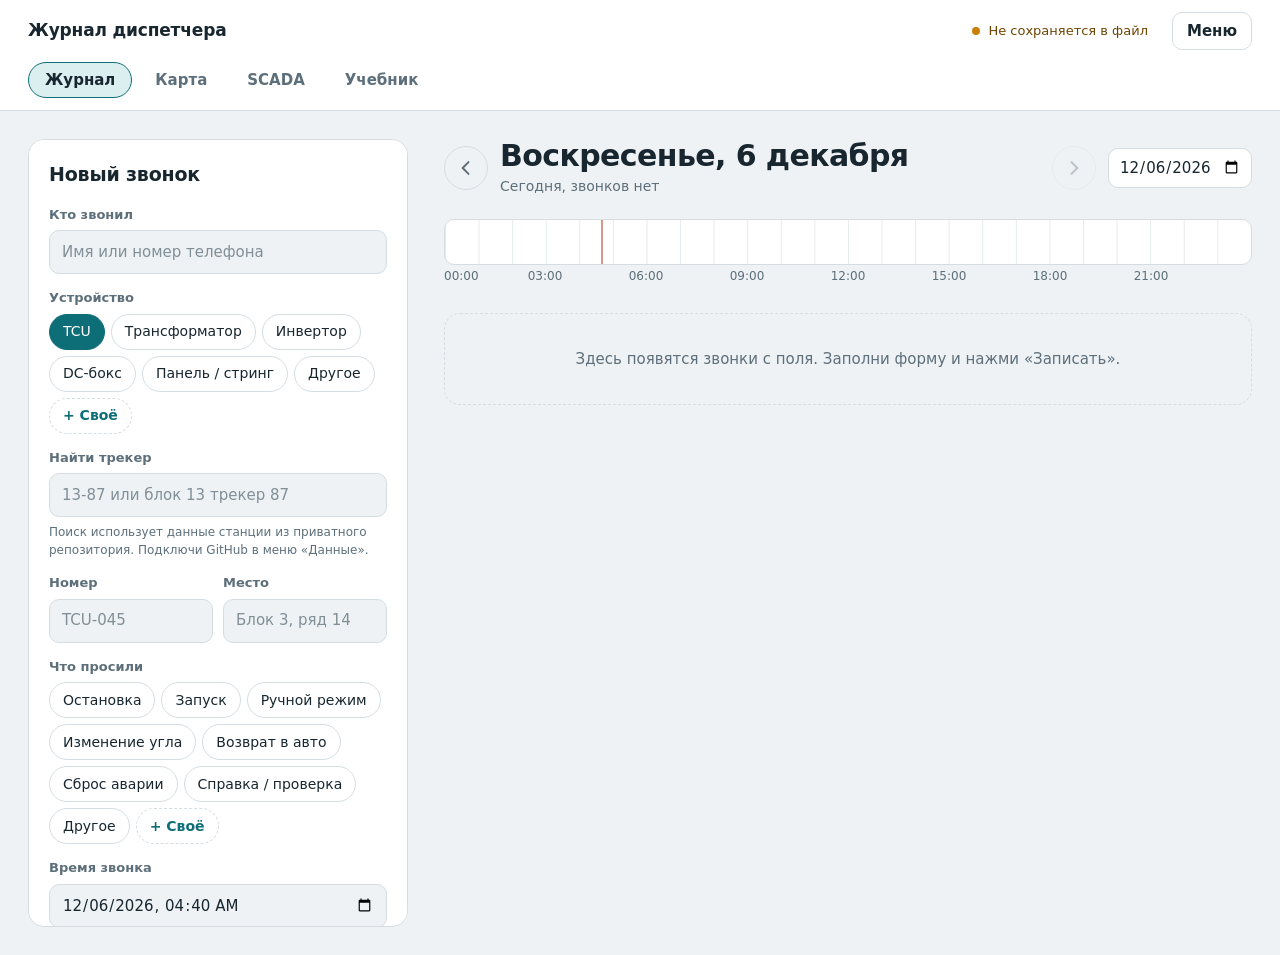
==== index.html @ 577d3310 "Разделы сайта: полоса Журнал/Карта/SCADA/Учебник, раздел SCADA, схема открывается под шапкой Co-Auth" ====
<!doctype html>
<html lang="ru">
<head>
<meta charset="utf-8">
<meta name="viewport" content="width=device-width,initial-scale=1">
<meta http-equiv="Content-Security-Policy" content="default-src 'none'; script-src 'unsafe-inline'; style-src 'unsafe-inline'; img-src data: blob:; connect-src https://api.github.com; base-uri 'none'; form-action 'none'">
<title>Журнал диспетчера</title>
<style>
:root{
  --paper:#eef2f4;--panel:#ffffff;--ink:#17262f;--muted:#5d6f7a;--line:#d5dde2;--soft:#e5ebee;
  --teal:#0e6e78;--teal-ink:#ffffff;--teal-soft:#dbeef0;
  --sun:#c97f06;--sun-soft:#fbefd9;--sun-ink:#6e4500;
  --ok:#2f8a57;--danger:#b8402f;
  --tag-s:55%;--tag-l:91%;--tag-tl:27%;
  --r-s:6px;--r-m:10px;--r-l:16px;
  --shadow:0 10px 30px rgba(18,38,48,.14);
  color-scheme:light;
}
@media (prefers-color-scheme:dark){:root{
  --paper:#10181c;--panel:#172127;--ink:#e4ecef;--muted:#8fa1ab;--line:#26343b;--soft:#1e2a30;
  --teal:#36b0ba;--teal-ink:#05282c;--teal-soft:#15343a;
  --sun:#f2b13a;--sun-soft:#33270f;--sun-ink:#f8d48a;
  --ok:#5cc58a;--danger:#f07a66;
  --tag-s:38%;--tag-l:22%;--tag-tl:80%;
  --shadow:0 10px 30px rgba(0,0,0,.45);
  color-scheme:dark;
}}
*{box-sizing:border-box;margin:0;padding:0}
html{-webkit-text-size-adjust:100%}
body{font-family:"Segoe UI Variable Text","Segoe UI",system-ui,-apple-system,Roboto,sans-serif;font-size:15px;line-height:1.5;background:var(--paper);color:var(--ink);min-height:100vh}
[hidden]{display:none!important}
button{font:inherit;color:inherit;cursor:pointer;background:none;border:0}
button:focus-visible,a:focus-visible,input:focus-visible{outline:2px solid var(--teal);outline-offset:2px}
a{color:inherit}
.muted{color:var(--muted)}

/* верхняя полоса */
.top{position:sticky;top:0;z-index:40;display:flex;align-items:center;gap:14px;padding:12px 28px;background:var(--panel);border-bottom:1px solid var(--line)}
.brand{font-weight:650;font-size:17px;margin-right:auto;letter-spacing:-.01em}
.file-state{display:inline-flex;align-items:center;gap:8px;font-size:13px;color:var(--muted);padding:6px 10px;border-radius:var(--r-m)}
.file-state:hover{background:var(--soft)}
.file-state i{width:8px;height:8px;border-radius:50%;background:var(--sun);flex:0 0 auto}
.file-state.ok i{background:var(--ok)}
.file-state.warn{color:var(--sun-ink)}
.top{flex-wrap:wrap}
.sections{order:9;flex:1 1 100%;display:flex;gap:6px;margin-top:-2px;overflow-x:auto}
.sec{border:1px solid transparent;border-radius:999px;min-height:36px;padding:0 16px;font-weight:600;font-size:15px;color:var(--muted);display:inline-flex;align-items:center;justify-content:center;text-decoration:none;white-space:nowrap;background:none;cursor:pointer}
.sec:hover{background:var(--soft);color:var(--ink)}
.sec.on{background:var(--teal-soft);color:var(--ink);border-color:var(--teal)}
body.in-sec .fab{display:none!important}
.scada-body{padding:16px;max-width:640px}
.scada-body h3{font-size:16px;margin:18px 0 6px}
.scada-body p,.scada-body li{color:var(--muted);font-size:14px;line-height:1.5}
.scada-body ul{padding-left:20px;margin:4px 0 0}
.menu-btn{border:1px solid var(--line);border-radius:var(--r-m);min-height:38px;padding:0 14px;font-weight:600}
.menu-btn:hover{background:var(--soft)}
a.menu-btn{display:inline-flex;align-items:center;text-decoration:none;color:inherit}

/* раскладка */
.layout{display:grid;grid-template-columns:380px minmax(0,1fr);gap:36px;max-width:1280px;margin:0 auto;padding:28px}

/* форма звонка */
.composer{position:sticky;top:86px;align-self:start;background:var(--panel);border:1px solid var(--line);border-radius:var(--r-l);padding:20px 20px 16px;max-height:calc(100vh - 112px);overflow:auto}
.composer-head{display:flex;align-items:center;gap:10px;margin-bottom:16px}
.composer-head h2{font-size:19px;font-weight:650;margin-right:auto;letter-spacing:-.01em}
.link{color:var(--teal);font-weight:600;font-size:14px;padding:4px 2px}
.ico{display:block;flex:0 0 auto}
.sheet-close{display:none;width:36px;height:36px;border-radius:50%;color:var(--muted)}
.field{margin-bottom:14px}
.field>label,.lbl{display:block;font-size:13px;font-weight:600;color:var(--muted);margin-bottom:6px}
input,textarea,select{font:inherit;font-size:15px;color:var(--ink);background:var(--paper);border:1px solid var(--line);border-radius:var(--r-m);padding:9px 12px;width:100%;min-height:44px}
textarea{resize:vertical;min-height:64px;line-height:1.45}
input::placeholder,textarea::placeholder{color:var(--muted);opacity:.75}
input:focus,textarea:focus,select:focus{outline:2px solid var(--teal);outline-offset:-1px;border-color:transparent}
input[type=checkbox]{width:20px;height:20px;min-height:0;padding:0;accent-color:var(--teal);flex:0 0 auto}
.row2{display:grid;grid-template-columns:1fr 1fr;gap:10px}
.pick{display:flex;flex-wrap:wrap;gap:6px;align-items:center}
.pick button{min-height:36px;padding:0 13px;border-radius:999px;border:1px solid var(--line);background:var(--panel);font-size:14px;font-weight:500}
.pick button:hover{border-color:var(--teal)}
.pick button[aria-pressed=true]{background:var(--teal);border-color:var(--teal);color:var(--teal-ink)}
.pick .add-own{border-style:dashed;color:var(--teal);font-weight:600}
.own{display:inline-flex;gap:6px;align-items:center}
.own input{min-height:36px;width:170px;padding:4px 12px;border-radius:999px;background:var(--panel)}
.pick .own-ok{background:var(--teal);border-color:var(--teal);color:var(--teal-ink);font-weight:600}
.checks{margin-bottom:10px}
.check{display:flex;align-items:center;gap:10px;font-size:14px;font-weight:500;min-height:40px;cursor:pointer}
.orig{margin:2px 0 6px 30px}
.primary{display:inline-flex;align-items:center;justify-content:center;background:var(--teal);color:var(--teal-ink);border-radius:var(--r-m);min-height:46px;padding:0 20px;font-weight:650;font-size:15px}
.primary:hover{filter:brightness(1.07)}
.composer .primary{width:100%}
.hint{font-size:12px;color:var(--muted);text-align:center;margin-top:8px}
.ghost{display:inline-flex;align-items:center;justify-content:center;border:1px solid var(--line);border-radius:var(--r-m);min-height:40px;padding:0 14px;font-weight:550;font-size:14px}
.ghost:hover{background:var(--soft)}

/* выбор работника */
.who{position:relative}
.who-chip{display:flex;align-items:center;gap:10px;background:var(--teal-soft);border-radius:var(--r-m);padding:6px 6px 6px 12px;min-height:44px}
.who-chip span{flex:1;min-width:0;overflow-wrap:anywhere}
.who-chip small{color:var(--muted);font-size:13px;margin-left:8px;font-variant-numeric:tabular-nums}
.who-chip button{width:32px;height:32px;border-radius:50%;color:var(--muted);display:inline-flex;align-items:center;justify-content:center;flex:0 0 auto}
.who-chip button:hover{background:var(--panel)}
.who-list{position:absolute;left:0;right:0;top:calc(100% + 4px);z-index:30;background:var(--panel);border:1px solid var(--line);border-radius:var(--r-m);box-shadow:var(--shadow);padding:4px;max-height:300px;overflow:auto}
.opt{display:flex;justify-content:space-between;align-items:baseline;gap:12px;padding:8px 10px;border-radius:var(--r-s);cursor:pointer}
.opt small{color:var(--muted);font-size:13px;white-space:nowrap;font-variant-numeric:tabular-nums}
.opt.active,.opt:hover{background:var(--teal-soft)}
.opt.add{color:var(--teal);font-weight:600}
.trk-card{margin-top:8px;border:1px solid var(--line);border-radius:var(--r-m);padding:10px 12px;background:var(--soft);font-size:14px}
.trk-card h4{margin:0 0 6px;font-size:15px;display:flex;flex-wrap:wrap;gap:4px 8px;align-items:baseline}
.trk-card h4 small{font-weight:500;color:var(--muted);font-size:13px}
.trk-card dl{margin:0;display:grid;grid-template-columns:auto 1fr;gap:3px 12px}
.trk-card dt{color:var(--muted)}
.trk-card dd{margin:0;overflow-wrap:anywhere}
.trk-card .trk-warn{margin:8px 0 0;font-size:13px;color:var(--sun-ink)}
.trk-card .trk-foot{margin:8px 0 0;font-size:12px;color:var(--muted)}
.trk-card .trk-acts{margin-top:8px}
.trk-note{font-size:12px;color:var(--muted);margin:6px 0 0}
.mapview{position:fixed;inset:var(--toph,0px) 0 0 0;z-index:35;background:var(--paper);display:flex;flex-direction:column;overflow:auto}
.map-head{display:flex;align-items:center;gap:10px;padding:12px 16px;background:var(--panel);border-bottom:1px solid var(--line);position:sticky;top:0;z-index:2}
.map-head h2{font-size:18px}
.map-sub{color:var(--muted);font-size:13px;flex:1}
.map-msg{margin:12px 16px 0;color:var(--muted);font-size:14px}
.map-scroll{overflow:auto;padding:12px 16px;-webkit-overflow-scrolling:touch}
#mapSvg{display:block;width:max(100%,940px);height:auto;font-family:inherit}
#mapSvg .mb{cursor:pointer}
#mapSvg .mb .fl{fill:var(--teal-soft)}
#mapSvg .mb .ed{fill:none;stroke:var(--teal);stroke-width:.45}
#mapSvg .mb .ei{fill:none;stroke:var(--teal);stroke-width:.3;opacity:.3}
#mapSvg .mb.ph2 .ei{stroke:var(--sun)}
#mapSvg .mb.sel .ei{stroke:var(--teal-ink);opacity:.35}
#mapSvg .mb.ph2 .fl{fill:var(--sun-soft)}
#mapSvg .mb.ph2 .ed{stroke:var(--sun)}
#mapSvg .mb.uncertain .ed{stroke-dasharray:1.5 1}
#mapSvg .mb text{fill:var(--ink);text-anchor:middle;pointer-events:none;paint-order:stroke;stroke:var(--paper);stroke-width:1.6px;stroke-linejoin:round}
#mapSvg .mb .num{font-size:11px;font-weight:700}
#mapSvg .mb .fr{font-size:5.6px;fill:var(--muted)}
#mapSvg .mb:hover .ed{stroke-width:1}
#mapSvg .mb:focus{outline:none}
#mapSvg .mb:focus-visible .ed{stroke-width:1.2;stroke:var(--ink)}
#mapSvg .mb.sel .fl{fill:var(--teal)}
#mapSvg .mb.sel .ed{stroke:var(--ink);stroke-width:1}
#mapSvg .mb.sel text{fill:var(--teal-ink);stroke:var(--teal)}
#mapSvg .rd rect{fill:#e6d77a;opacity:.45}
#mapSvg .bx{fill:var(--sun-ink);pointer-events:none}
#mapSvg .pin circle{fill:none;stroke:var(--danger);stroke-width:1.3;pointer-events:none}
#mapSvg .en text{font-size:5px;fill:var(--ink)}
#mapSvg .en path{fill:var(--danger)}
.map-legend{display:flex;flex-wrap:wrap;gap:6px 16px;padding:0 16px;font-size:13px;color:var(--muted)}
.map-legend i{display:inline-block;width:14px;height:10px;border:1px solid;border-radius:2px;margin-right:5px;vertical-align:-1px}
.map-legend .l1{background:var(--teal-soft);border-color:var(--teal)}
.map-legend .l2{background:var(--sun-soft);border-color:var(--sun)}
.map-pan{display:none}
@media (max-width:860px){.map-pan{display:inline}}
.map-head .ghost{min-height:34px;padding:0 12px;font-size:14px}
#mapBlk{display:block;height:auto;font-family:inherit}
#mapBlk .tc{cursor:pointer}
#mapBlk .tc rect{fill:var(--soft);stroke:var(--line);stroke-width:.6}
#mapBlk .tc text{fill:var(--ink);text-anchor:middle;font-size:7.6px;pointer-events:none}
#mapBlk .tc.nb rect{fill:var(--teal-soft);stroke:var(--teal)}
#mapBlk .tc:hover rect{stroke:var(--teal);stroke-width:1.2}
#mapBlk .tc:focus{outline:none}
#mapBlk .tc:focus-visible rect{stroke:var(--ink);stroke-width:1.6}
#mapBlk .tc.sel rect{fill:var(--teal);stroke:var(--ink);stroke-width:1.8}
#mapBlk .tc.sel text{fill:var(--teal-ink);font-weight:700}
#mapBlk .tb rect{fill:none;stroke:var(--sun);stroke-width:1;stroke-dasharray:2.5 1.5}
#mapBlk .tb text{fill:var(--sun-ink);text-anchor:middle;font-size:6.4px}
#mapBlk .lbl{fill:var(--muted);font-size:6.4px;text-anchor:middle}
.map-legend .l4{background:var(--teal);border-color:var(--ink)}
.map-legend .l5{border-style:dashed;border-color:var(--sun)}
.map-legend .l6{background:#e6d77a;border-color:#c9b94f}
.map-legend .l7{width:8px;height:8px;background:var(--sun-ink);border-color:var(--sun-ink)}
.map-legend .l3{border-style:dashed;border-color:var(--muted)}
#mapCard{margin:12px 16px calc(16px + env(safe-area-inset-bottom,0px));max-width:560px}
.opt.muted{color:var(--muted);cursor:default}
.opt.muted:hover{background:none}
.new-worker{background:var(--soft);border-radius:var(--r-m);padding:12px}
.new-worker .nw-head{display:flex;justify-content:space-between;align-items:center;margin-bottom:8px;font-size:14px;font-weight:600}
.new-worker input{background:var(--panel);margin-bottom:8px}
.new-worker input:last-child{margin-bottom:0}

/* день */
.day-nav{display:grid;grid-template-columns:auto 1fr auto auto;align-items:center;gap:12px}
.nav-arrow{width:44px;height:44px;border-radius:50%;border:1px solid var(--line);color:var(--muted);display:inline-flex;align-items:center;justify-content:center}
.nav-arrow:hover:not(:disabled){background:var(--panel);color:var(--ink)}
.nav-arrow:disabled{opacity:.35;cursor:default}
.day-title h1{font-size:30px;line-height:1.15;font-weight:650;letter-spacing:-.02em}
.day-title p{color:var(--muted);font-size:14px;margin-top:2px}
.day-tools{display:flex;gap:8px;align-items:center}
.day-tools input{width:auto;min-height:40px;padding:6px 10px;background:var(--panel)}

/* загрузчик: блокирует экран на время запроса к GitHub */
.loader{position:fixed;inset:0;z-index:120;display:grid;place-items:center;background:rgba(8,18,24,.55);padding:16px;cursor:progress}
.loader-box{background:var(--panel);border:1px solid var(--line);border-radius:var(--r-l);box-shadow:var(--shadow);padding:22px 24px;width:min(380px,100%);text-align:center;animation:loaderIn .2s .25s both;cursor:default}
@keyframes loaderIn{from{opacity:0;transform:translateY(6px)}to{opacity:1;transform:none}}
.spin{width:34px;height:34px;margin:0 auto 12px;border:3px solid var(--line);border-top-color:var(--teal);border-radius:50%;animation:spin .8s linear infinite}
@keyframes spin{to{transform:rotate(360deg)}}
.loader-box p{font-size:15px;font-weight:600}
.loader-box .loader-err{margin-top:6px;color:var(--danger);font-weight:500;font-size:14px;overflow-wrap:anywhere}
.loader-box.shown{animation:none}
.loader .btn-row{justify-content:center;margin-top:14px}
.pass-box .note{font-size:13px;font-weight:400;color:var(--muted);margin:6px 0 12px;line-height:1.5}
.pass-box input{margin-top:8px;text-align:left}
.file-state.err{color:var(--danger)}
.file-state.err i{background:var(--danger)}
.file-state.busy i{animation:pulse 1s ease-in-out infinite}
@keyframes pulse{50%{opacity:.25}}

/* угол по солнцу */
.solar{margin-top:8px;background:var(--sun-soft);border-left:4px solid var(--sun);border-radius:var(--r-m);padding:10px 12px;font-size:14px;color:var(--sun-ink)}
.solar-top{display:flex;align-items:center;gap:6px 12px;flex-wrap:wrap}
.solar-val{font-size:24px;font-weight:650;line-height:1.2;font-variant-numeric:tabular-nums}
.solar-dir{font-weight:600;font-size:13px}
.solar-sub{font-size:12.5px;margin-top:5px;line-height:1.45}
.solar-btns{display:flex;flex-wrap:wrap;gap:6px;margin-top:8px}
.solar button[data-sa],.solar button[data-now]{min-height:34px;padding:0 12px;border-radius:var(--r-m);background:var(--panel);color:var(--ink);border:1px solid color-mix(in srgb,var(--sun) 50%,transparent);font-weight:600;font-size:13px}
.solar button[data-sa]:hover,.solar button[data-now]:hover{border-color:var(--sun)}
.solar .link{font-size:12.5px;padding:0;color:var(--teal)}
.solar-top button[data-sa]{background:var(--sun);color:#fff;border-color:var(--sun)}
@media (prefers-color-scheme:dark){.solar-top button[data-sa]{color:#2a1c00}}

/* сверка угла */
.cal{margin-top:12px;font-size:13.5px}
.cal table{width:100%;border-collapse:collapse;font-variant-numeric:tabular-nums}
.cal th,.cal td{padding:6px 6px;border-bottom:1px solid var(--line);text-align:right;vertical-align:top}
.cal th:first-child,.cal td:first-child{text-align:left}
.cal th{font-size:12px;font-weight:600;color:var(--muted)}
.cal .bad{color:var(--danger);font-weight:650}
.cal .ok{color:var(--ok);font-weight:650}
.cal .sum{margin:10px 0 0;line-height:1.5}
.cal .x{min-height:28px;padding:0 6px;color:var(--muted)}

/* лента суток */
.tape{margin:22px 0 6px}
.tape-track{position:relative;height:46px;background-color:var(--panel);border:1px solid var(--line);border-radius:var(--r-m);overflow:hidden;
  background-image:linear-gradient(to right,var(--soft) 1px,transparent 1px);background-size:calc(100% / 24) 100%}
.mk{position:absolute;top:9px;bottom:9px;width:5px;margin-left:-2px;border-radius:3px;background:var(--teal);transition:top .12s,bottom .12s}
.mk.open{background:var(--sun)}
.mk.late{background:var(--danger)}
.mk:hover,.mk:focus-visible{top:4px;bottom:4px}
.now{position:absolute;top:0;bottom:0;width:2px;margin-left:-1px;background:var(--danger);opacity:.55;pointer-events:none}
.tape-hours{position:relative;height:20px;font-size:12px;color:var(--muted);font-variant-numeric:tabular-nums}
.tape-hours span{position:absolute;top:2px;transform:translateX(-50%)}
.tape-hours span:first-child{transform:none}

/* ожидают возврата */
.waiting{margin-top:18px;background:var(--sun-soft);border-left:4px solid var(--sun);border-radius:var(--r-m);padding:12px 16px}
.waiting h3{font-size:15px;font-weight:650;color:var(--sun-ink);margin-bottom:4px}
.w-item{display:flex;align-items:center;flex-wrap:wrap;gap:4px 14px;padding:7px 0;border-top:1px solid color-mix(in srgb,var(--sun) 25%,transparent)}
.w-item:first-of-type{border-top:0}
.w-item .what{flex:1 1 280px;min-width:0;overflow-wrap:anywhere;text-align:left;font-size:14px}
.w-item .what:hover b{text-decoration:underline}
.w-item .need{display:block;font-size:13px;font-weight:600;color:var(--sun-ink);margin-top:2px}
.w-item .ago{font-size:13px;color:var(--sun-ink);font-variant-numeric:tabular-nums}
.btn-return{min-height:34px;padding:0 12px;border-radius:var(--r-m);background:var(--panel);color:var(--ok);font-weight:650;font-size:13px;border:1px solid color-mix(in srgb,var(--ok) 40%,transparent)}
.btn-return:hover{background:color-mix(in srgb,var(--ok) 12%,var(--panel))}

/* звонки */
.calls{list-style:none;margin-top:18px;position:relative}
.calls::before{content:'';position:absolute;left:75px;top:10px;bottom:10px;width:2px;background:var(--line)}
.call{position:relative;display:grid;grid-template-columns:56px 20px minmax(0,1fr);column-gap:10px;padding:12px 14px 12px 0;border-radius:var(--r-m)}
.call:hover{background:var(--panel)}
.call.flash{animation:flash 1.8s ease-out}
@keyframes flash{0%,35%{background:var(--teal-soft)}100%{background:transparent}}
.c-time{font-size:17px;font-weight:600;font-variant-numeric:tabular-nums;text-align:right;line-height:1.35}
.c-dot{width:14px;height:14px;border-radius:50%;background:var(--paper);border:3px solid var(--teal);margin:4px auto 0;position:relative;z-index:1}
.call.is-open .c-dot{border-color:var(--sun);background:var(--sun)}
.call.late .c-dot{border-color:var(--danger);background:var(--danger)}
.c-meta{font-size:12.5px;color:var(--muted);margin-top:4px}
.c-hist{margin-top:4px;font-size:12.5px;color:var(--muted)}
.c-hist summary{cursor:pointer;width:fit-content}
.c-hist ul{list-style:none;margin:4px 0 0;padding:6px 10px;border-left:2px solid var(--line);display:grid;gap:3px;overflow-wrap:anywhere}
.c-state.late{color:var(--danger)}
.waiting.has-late{border-left-color:var(--danger)}
.w-item.late .ago{color:var(--danger);font-weight:650}
.c-body{min-width:0}
.c-who{display:flex;flex-wrap:wrap;align-items:baseline;gap:2px 10px;line-height:1.35}
.c-who b{font-size:16px}
.c-who a{color:var(--muted);text-decoration:none;font-variant-numeric:tabular-nums;font-size:14px}
.c-who a:hover{text-decoration:underline}
.c-what{margin-top:3px;overflow-wrap:anywhere}
.tag{display:inline-block;font-size:12px;font-weight:650;padding:1px 8px;border-radius:var(--r-s);margin-right:4px;vertical-align:1px;background:hsl(var(--h) var(--tag-s) var(--tag-l));color:hsl(var(--h) 60% var(--tag-tl));white-space:nowrap}
.c-state{display:block;margin-top:4px;font-size:13px;font-weight:600}
.c-state.open{color:var(--sun-ink)}
.c-state.done{color:var(--ok)}
.c-state.link{color:var(--muted);font-weight:500}
.c-notes{margin-top:4px;color:var(--muted);font-size:14px;white-space:pre-wrap;overflow-wrap:anywhere}
.c-acts{display:flex;flex-wrap:wrap;gap:4px 18px;margin-top:6px}
.c-acts button{font-size:13px;font-weight:600;color:var(--teal);min-height:30px}
.c-acts button:hover{text-decoration:underline}
.c-acts .ret{color:var(--ok)}
@media (hover:hover) and (min-width:861px){.c-acts{position:absolute;top:10px;right:12px;margin:0;padding:2px 4px 2px 12px;background:var(--panel);border-radius:var(--r-s);opacity:0;transition:opacity .12s}.call:hover .c-acts,.call:focus-within .c-acts{opacity:1}}
.empty{margin-top:28px;padding:34px 24px;border:1px dashed var(--line);border-radius:var(--r-l);text-align:center;color:var(--muted)}
.empty .ghost{margin-top:14px;color:var(--ink)}

/* мобильная кнопка и подложка */
.fab{display:none;position:fixed;left:16px;right:16px;bottom:calc(14px + env(safe-area-inset-bottom,0px));z-index:45;box-shadow:var(--shadow)}
.scrim{position:fixed;inset:0;background:rgba(8,18,24,.5);z-index:55}

/* меню */
.drawer{position:fixed;top:0;right:0;bottom:0;width:min(460px,100%);z-index:60;background:var(--panel);border-left:1px solid var(--line);box-shadow:var(--shadow);display:flex;flex-direction:column;animation:slideIn .22s ease-out}
@keyframes slideIn{from{transform:translateX(40px);opacity:0}to{transform:none;opacity:1}}
.drawer-head{display:flex;align-items:center;gap:10px;padding:14px 16px;border-bottom:1px solid var(--line)}
.tabs{display:flex;gap:4px;background:var(--soft);padding:4px;border-radius:var(--r-m);flex:1}
.tabs button{flex:1;min-height:36px;border-radius:var(--r-s);font-size:14px;font-weight:600;color:var(--muted)}
.tabs button[aria-selected=true]{background:var(--panel);color:var(--ink);box-shadow:0 1px 3px rgba(0,0,0,.12)}
.x-btn{width:38px;height:38px;border-radius:50%;color:var(--muted);display:inline-flex;align-items:center;justify-content:center;flex:0 0 auto}
.x-btn:hover{background:var(--soft)}
.tab{padding:18px 20px 40px;overflow:auto;flex:1}
.tab h3{font-size:16px;font-weight:650;margin-bottom:6px}
.tab p.note{font-size:13px;color:var(--muted);margin-bottom:12px;line-height:1.5}
.tab section{padding-bottom:20px;margin-bottom:20px;border-bottom:1px solid var(--line)}
.tab section:last-child{border-bottom:0}
.btn-row{display:flex;flex-wrap:wrap;gap:8px}
.w-form input{margin-bottom:8px}
.w-form .btn-row{justify-content:flex-end;margin-top:4px}
.w-row{padding:12px 0;border-top:1px solid var(--line)}
.w-row:first-child{border-top:0}
.w-row .w-name{font-weight:650;font-size:15px}
.w-row a{color:var(--muted);text-decoration:none;font-variant-numeric:tabular-nums}
.w-row .w-meta{font-size:13px;color:var(--muted)}
.w-acts{display:flex;gap:16px;margin-top:4px}
.w-acts button{font-size:13px;font-weight:600;color:var(--teal);min-height:30px}
.w-acts .del{color:var(--danger)}
.w-calls{list-style:none;margin-top:6px;border-left:2px solid var(--line);padding-left:10px}
.w-calls button{display:block;text-align:left;font-size:13px;padding:4px 0;color:var(--ink)}
.w-calls button:hover{color:var(--teal)}
.w-calls time{font-variant-numeric:tabular-nums;color:var(--muted);margin-right:6px}
.inline{display:flex;gap:8px;align-items:center}
.inline select{width:auto;flex:1}
.backup-state{font-size:14px;font-weight:600;margin-bottom:10px}
.backup-state.old{color:var(--sun-ink)}

/* уведомление */
.toast{position:fixed;left:50%;bottom:calc(24px + env(safe-area-inset-bottom,0px));transform:translate(-50%,120px);display:flex;align-items:center;gap:16px;background:var(--ink);color:var(--paper);padding:11px 16px 11px 18px;border-radius:var(--r-m);font-size:14px;font-weight:500;box-shadow:var(--shadow);z-index:90;transition:transform .25s;max-width:calc(100% - 32px)}
.toast.show{transform:translate(-50%,0)}
.toast.error{background:var(--danger);color:#fff}
.toast button{color:var(--teal-soft);font-weight:700;font-size:14px}
@media (prefers-reduced-motion:reduce){*{animation:none!important;transition:none!important}}

/* телефон */
@media (max-width:860px){
  .top{padding:10px 12px;gap:6px}
  .brand{font-size:16px;min-width:0;line-height:1.2}
  .menu-btn{padding:0 10px}
  .sections{gap:4px}
  .sec{flex:1 1 0;padding:0 6px;font-size:14px}
  .file-state{padding:6px}
  .layout{grid-template-columns:1fr;padding:16px 16px 96px;gap:0}
  .composer{position:fixed;left:0;right:0;bottom:0;top:auto;z-index:60;max-height:92vh;max-height:92dvh;border-radius:18px 18px 0 0;border-bottom:0;transform:translateY(105%);transition:transform .25s ease-out;padding-bottom:calc(16px + env(safe-area-inset-bottom,0px))}
  .composer.open{transform:none}
  .sheet-close{display:inline-flex;align-items:center;justify-content:center}
  .fab{display:flex}
  .day-nav{grid-template-columns:auto 1fr auto}
  .day-tools{grid-column:1/-1;justify-content:flex-start}
  .day-title h1{font-size:23px}
  .file-state span{display:none}
  .call{grid-template-columns:48px 18px minmax(0,1fr);column-gap:8px}
  .calls::before{left:64px}
  .tape-hours .minor{display:none}
  .toast{bottom:calc(84px + env(safe-area-inset-bottom,0px));transform:translate(-50%,240px)}
}
@media (hover:none){.hint{display:none}}
@media (max-width:420px){.row2{grid-template-columns:1fr}}
</style>
</head>
<body>

<header class="top">
  <div class="brand">Журнал диспетчера</div>
  <button type="button" class="file-state" id="fileState"><i></i><span id="fileStateText"></span></button>
  <button type="button" class="menu-btn" id="btnMenu">Меню</button>
  <nav class="sections" id="sections" aria-label="Разделы сайта">
    <button type="button" class="sec on" id="btnJournal" aria-current="page">Журнал</button>
    <button type="button" class="sec" id="btnMap">Карта</button>
    <button type="button" class="sec" id="btnScada">SCADA</button>
    <a class="sec" id="linkBook" href="uchebnik/">Учебник</a>
  </nav>
</header>

<main class="layout">
  <aside class="composer" id="composer" aria-label="Новый звонок">
    <div class="composer-head">
      <h2 id="cTitle">Новый звонок</h2>
      <button type="button" class="link" id="btnCancelEdit" hidden>Отмена</button>
      <button type="button" class="sheet-close" id="btnSheetClose" aria-label="Закрыть"><svg class="ico" viewBox="0 0 24 24" width="18" height="18" fill="none" stroke="currentColor" stroke-width="2.4" stroke-linecap="round" aria-hidden="true"><path d="M6 6l12 12M18 6L6 18"/></svg></button>
    </div>
    <form id="form" autocomplete="off">
      <div class="field">
        <label for="fWho">Кто звонил</label>
        <div class="who">
          <div class="who-chip" id="whoChip" hidden><span id="whoChipText"></span><button type="button" id="whoClear" aria-label="Выбрать другого"><svg class="ico" viewBox="0 0 24 24" width="18" height="18" fill="none" stroke="currentColor" stroke-width="2.4" stroke-linecap="round" aria-hidden="true"><path d="M6 6l12 12M18 6L6 18"/></svg></button></div>
          <input id="fWho" placeholder="Имя или номер телефона" role="combobox" aria-expanded="false" aria-controls="whoList" aria-autocomplete="list">
          <div class="who-list" id="whoList" role="listbox" hidden></div>
        </div>
        <div class="new-worker" id="newWorker" hidden>
          <div class="nw-head"><span>Новый работник в базе</span><button type="button" class="link" id="nwCancel">Отмена</button></div>
          <input id="nwName" placeholder="Имя и фамилия">
          <input id="nwPhone" placeholder="+998 90 123 45 67" inputmode="tel" autocomplete="off">
        </div>
      </div>
      <div class="field"><span class="lbl">Устройство</span><div class="pick" id="pType"></div></div>
      <div class="field trk">
        <label for="fTrk">Найти трекер</label>
        <div class="who">
          <input id="fTrk" placeholder="13-87 или блок 13 трекер 87" role="combobox" aria-expanded="false" aria-controls="trkList" aria-autocomplete="list" autocomplete="off" inputmode="text" disabled>
          <div class="who-list" id="trkList" role="listbox" hidden></div>
        </div>
        <div class="trk-card" id="trkCard" aria-live="polite" hidden></div>
        <p class="trk-note" id="trkNote"></p>
      </div>
      <div class="row2">
        <div class="field"><label for="fDev">Номер</label><input id="fDev" list="dlDev" placeholder="TCU-045"></div>
        <div class="field"><label for="fLoc">Место</label><input id="fLoc" list="dlLoc" placeholder="Блок 3, ряд 14"></div>
      </div>
      <div class="field"><span class="lbl">Что просили</span><div class="pick" id="pAction"></div></div>
      <div class="field" id="angleGroup" hidden><label for="fAngle">Угол наклона, °</label><input id="fAngle" inputmode="decimal" placeholder="30"><div class="solar" id="solar" aria-live="polite"></div></div>
      <div class="field"><label for="fTs">Время звонка</label><input id="fTs" type="datetime-local"></div>
      <div class="checks">
        <label class="check"><input type="checkbox" id="fRestore"> Потом вернуть в исходное состояние</label>
        <div class="orig" id="origGroup" hidden><input id="fOrig" list="dlOrig" placeholder="Каким было: авто, угол 0°…" aria-label="Исходное состояние"></div>
      </div>
      <div class="field"><label for="fNotes">Примечание</label><textarea id="fNotes" rows="2" placeholder="Причина, детали"></textarea></div>
      <div class="field"><label for="fBy">Диспетчер, кто записывает</label><input id="fBy" list="dlBy" placeholder="Ваше имя" autocomplete="off" maxlength="60"></div>
      <button type="submit" class="primary" id="btnSave">Записать</button>
      <p class="hint">Ctrl+Enter, чтобы записать</p>
    </form>
  </aside>

  <section aria-label="Звонки за день">
    <div class="day-nav">
      <button type="button" class="nav-arrow" id="prevDay" aria-label="Предыдущий день"><svg class="ico" viewBox="0 0 24 24" width="20" height="20" fill="none" stroke="currentColor" stroke-width="2.4" stroke-linecap="round" stroke-linejoin="round" aria-hidden="true"><path d="M15 5l-7 7 7 7"/></svg></button>
      <div class="day-title"><h1 id="dayTitle"></h1><p id="daySub"></p></div>
      <button type="button" class="nav-arrow" id="nextDay" aria-label="Следующий день"><svg class="ico" viewBox="0 0 24 24" width="20" height="20" fill="none" stroke="currentColor" stroke-width="2.4" stroke-linecap="round" stroke-linejoin="round" aria-hidden="true"><path d="M9 5l7 7-7 7"/></svg></button>
      <div class="day-tools">
        <button type="button" class="ghost" id="btnToday">Сегодня</button>
        <input type="date" id="dayPick" aria-label="Выбрать дату">
      </div>
    </div>
    <div class="tape">
      <div class="tape-track" id="tapeTrack" aria-label="Звонки на шкале суток"></div>
      <div class="tape-hours" id="tapeHours"></div>
    </div>
    <div class="waiting" id="waiting" hidden><h3 id="waitTitle"></h3><div id="waitList"></div></div>
    <ol class="calls" id="calls"></ol>
    <div class="empty" id="empty" hidden></div>
  </section>
</main>

<button type="button" class="primary fab" id="fab">Записать звонок</button>
<div class="mapview" id="scadaView" role="dialog" aria-modal="true" aria-labelledby="scadaTitle" hidden>
  <div class="map-head">
    <h2 id="scadaTitle">SCADA</h2>
    <span class="map-sub">всё, что связано со SCADA станции</span>
    <button type="button" class="x-btn" id="scadaClose" aria-label="Закрыть раздел SCADA"><svg class="ico" viewBox="0 0 24 24" width="18" height="18" fill="none" stroke="currentColor" stroke-width="2.4" stroke-linecap="round" aria-hidden="true"><path d="M6 6l12 12M18 6L6 18"/></svg></button>
  </div>
  <div class="scada-body">
    <h3>Уже есть</h3>
    <p>Расчёт угла по солнцу в форме звонка и сверка расчёта с тем, что показывала SCADA.</p>
    <div class="btn-row"><button type="button" class="primary" id="btnScadaCal">Открыть сверку угла</button></div>
    <h3>В планах</h3>
    <ul><li>Массовая смена угла и режима трекеров (отложено, сначала обсудим).</li><li>Живые статусы трекеров на карте поля.</li></ul>
    <p>Прямое управление SCADA из этого сайта пока не работает: SCADA в закрытой сети станции.</p>
  </div>
</div>

<div class="mapview" id="mapView" role="dialog" aria-modal="true" aria-labelledby="mapTitle" hidden>
  <div class="map-head">
    <button type="button" class="ghost" id="mapBack" hidden>← Вся схема</button>
    <h2 id="mapTitle">Схема поля</h2>
    <span class="map-sub">схема, не масштаб</span>
    <button type="button" class="x-btn" id="mapClose" aria-label="Закрыть схему"><svg class="ico" viewBox="0 0 24 24" width="18" height="18" fill="none" stroke="currentColor" stroke-width="2.4" stroke-linecap="round" aria-hidden="true"><path d="M6 6l12 12M18 6L6 18"/></svg></button>
  </div>
  <p class="map-msg" id="mapMsg"></p>
  <div class="map-scroll" id="mapScroll"><svg id="mapSvg" role="group" aria-label="Схема блоков поля" hidden></svg><svg id="mapBlk" role="group" aria-label="Трекеры блока" hidden></svg></div>
  <div class="map-legend" id="mapLegend" hidden><span><i class="l1"></i>1-я очередь</span><span><i class="l2"></i>2-я очередь</span><span id="mapUnsure"><i class="l3"></i>положение блока не подтверждено</span><span><i class="l6"></i>дороги</span><span><i class="l7"></i>ящик связи</span><span class="map-pan">Схему можно листать вбок</span></div>
  <div class="map-legend" id="mapLegend2" hidden><span><i class="l4"></i>выбранный трекер</span><span><i class="l1"></i>соседние</span><span><i class="l5"></i>ящик связи блока</span><span>ряд 1 сверху, как в таблице станции; пустое место — нет трекера</span><span class="map-pan">Сетку можно листать вбок</span></div>
  <div class="trk-card" id="mapCard" aria-live="polite" hidden></div>
</div>

<div class="scrim" id="scrim" hidden></div>

<aside class="drawer" id="drawer" aria-label="Меню" hidden>
  <div class="drawer-head">
    <div class="tabs" role="tablist">
      <button type="button" role="tab" data-tab="workers">Работники</button>
      <button type="button" role="tab" data-tab="data">Данные</button>
      <button type="button" role="tab" data-tab="lists">Настройки</button>
    </div>
    <button type="button" class="x-btn" id="drawerClose" aria-label="Закрыть меню"><svg class="ico" viewBox="0 0 24 24" width="18" height="18" fill="none" stroke="currentColor" stroke-width="2.4" stroke-linecap="round" aria-hidden="true"><path d="M6 6l12 12M18 6L6 18"/></svg></button>
  </div>

  <div class="tab" id="tab-workers" role="tabpanel">
    <section>
      <form class="w-form" id="wForm" autocomplete="off">
        <h3 id="wFormTitle">Добавить работника</h3>
        <input id="wName" placeholder="Имя и фамилия">
        <input id="wPhone" placeholder="+998 90 123 45 67" inputmode="tel" autocomplete="off">
        <input id="wNote" placeholder="Примечание: бригада, подрядчик">
        <div class="btn-row">
          <button type="button" class="ghost" id="wCancel" hidden>Отмена</button>
          <button type="submit" class="primary">Сохранить</button>
        </div>
      </form>
    </section>
    <section>
      <input id="wFilter" placeholder="Найти по имени или номеру" style="margin-bottom:6px">
      <div id="wList"></div>
    </section>
  </div>

  <div class="tab" id="tab-data" role="tabpanel" hidden>
    <section id="ghSection">
      <h3>GitHub</h3>
      <div id="ghForm">
        <p class="note">Журнал сохраняется в файл приватного репозитория GitHub и подтягивает записи других диспетчеров. Токен: GitHub → Settings → Developer settings → Fine-grained tokens, доступ только к этому репозиторию, право Contents: Read and write. Токен хранится в этом браузере только зашифрованным паролем, при открытии страницы пароль спрашивается один раз. В файл журнала и в резервную копию токен не попадает. Пароль не восстанавливается: если забыл, подключи GitHub заново.</p>
        <div class="field"><label for="ghRepo">Приватный репозиторий</label><input id="ghRepo" placeholder="владелец/репозиторий" autocomplete="off" autocapitalize="off" spellcheck="false"></div>
        <div class="row2">
          <div class="field"><label for="ghPath">Файл</label><input id="ghPath" value="scada-log.json" autocomplete="off" autocapitalize="off" spellcheck="false"></div>
          <div class="field"><label for="ghBranch">Ветка</label><input id="ghBranch" placeholder="по умолчанию" autocomplete="off" autocapitalize="off" spellcheck="false"></div>
        </div>
        <div class="field"><label for="ghToken">Токен доступа</label><input id="ghToken" type="password" autocomplete="off" placeholder="github_pat_…" spellcheck="false"></div>
        <div class="row2">
          <div class="field"><label for="ghPass">Пароль для токена</label><input id="ghPass" type="password" autocomplete="off" placeholder="не короче 8 символов" spellcheck="false"></div>
          <div class="field"><label for="ghPass2">Пароль ещё раз</label><input id="ghPass2" type="password" autocomplete="off" spellcheck="false"></div>
        </div>
        <div class="btn-row"><button type="button" class="primary" id="btnGhConnect">Подключить</button></div>
      </div>
      <div id="ghOn" hidden>
        <p class="backup-state" id="ghInfo"></p>
        <p class="note">Каждое изменение отправляется в GitHub через пару секунд, новые записи других диспетчеров подтягиваются раз в минуту. Без связи журнал работает в браузере и отправит накопленное, когда связь появится.</p>
        <p class="note">«Заблокировать» убирает токен из памяти, например перед сдачей смены. Записи продолжают сохраняться в браузере и уйдут в GitHub после ввода пароля.</p>
        <div class="btn-row"><button type="button" class="primary" id="btnGhUnlock" hidden>Разблокировать</button><button type="button" class="primary" id="btnGhSync">Синхронизировать сейчас</button><button type="button" class="ghost" id="btnGhLock">Заблокировать</button><button type="button" class="ghost" id="btnGhOff">Отключить</button></div>
      </div>
    </section>
    <section>
      <h3>Рабочий файл</h3>
      <p class="note" id="fileNote"></p>
      <div class="btn-row">
        <button type="button" class="primary" id="btnReconnect" hidden>Подключить</button>
        <button type="button" class="ghost" id="btnNewFile">Создать новый файл</button>
        <button type="button" class="ghost" id="btnOpenFile">Открыть файл</button>
      </div>
    </section>
    <section>
      <h3>Excel</h3>
      <p class="note">Таблица звонков и список работников в файле .xlsx.</p>
      <div class="inline">
        <select id="xlRange" aria-label="Период для Excel">
          <option value="day">Выбранный день</option>
          <option value="month">Месяц выбранного дня</option>
          <option value="all">Все записи</option>
        </select>
        <button type="button" class="primary" id="btnXlsx">Скачать Excel</button>
      </div>
    </section>
    <section>
      <h3>Резервная копия</h3>
      <p class="backup-state" id="backupState"></p>
      <p class="note">Разовая копия всех данных на флешку, другой компьютер или телефон. В отличие от рабочего файла, она сама не обновляется. Загрузка добавляет записи из копии к текущим и ничего не удаляет.</p>
      <div class="btn-row">
        <button type="button" class="primary" id="btnExport">Скачать копию</button>
        <button type="button" class="ghost" id="btnImport">Загрузить копию</button>
        <input type="file" id="importInput" accept=".json,application/json" hidden>
      </div>
    </section>
  </div>

  <div class="tab" id="tab-lists" role="tabpanel" hidden>
    <section>
      <h3>Списки для формы</h3>
      <div class="field"><label for="sTypes">Устройства, по одному на строку</label><textarea id="sTypes" rows="7"></textarea></div>
      <div class="field"><label for="sActions">Что просят, по одному на строку</label><textarea id="sActions" rows="9"></textarea></div>
      <div class="field"><label for="sAlert">Подсвечивать красным, если возврата ждут дольше, ч</label><input id="sAlert" inputmode="decimal" placeholder="2"><p class="note" style="margin-top:6px">0 отключает подсветку.</p></div>
      <p class="note">«Ручной», «угол» и «наклон» сразу ставят отметку «вернуть в исходное», а «угол» и «наклон» ещё открывают поле угла. Новые пункты можно добавлять и прямо в форме кнопкой «+ Своё».</p>
      <div class="btn-row">
        <button type="button" class="ghost" id="btnResetLists">Вернуть стандартные</button>
        <button type="button" class="primary" id="btnSaveLists">Сохранить списки</button>
      </div>
    </section>
    <section>
      <h3>Станция и трекеры</h3>
      <p class="note">Нужно, чтобы форма подсказывала угол по солнцу. Координаты станции можно взять в Google Maps: нажми правой кнопкой на станцию, первая строка в меню и есть широта и долгота. Её можно вставить целиком в поле «Широта».</p>
      <div class="row2">
        <div class="field"><label for="sLat">Широта</label><input id="sLat" inputmode="decimal" placeholder="41.3111"></div>
        <div class="field"><label for="sLon">Долгота</label><input id="sLon" inputmode="decimal" placeholder="69.2797"></div>
      </div>
      <div class="btn-row" style="margin-bottom:14px"><button type="button" class="ghost" id="btnGeo">Определить по GPS этого устройства</button></div>
      <div class="row2">
        <div class="field"><label for="sMax">Предельный угол трекера, °</label><input id="sMax" inputmode="decimal" placeholder="60"></div>
        <div class="field"><label for="sGcr">GCR (необязательно)</label><input id="sGcr" inputmode="decimal" placeholder="0,35"></div>
      </div>
      <div class="field"><label for="sSkew">Поворот рядов от линии север–юг, °</label><input id="sSkew" inputmode="decimal" placeholder="0"></div>
      <div class="field"><label for="sSign">Знак угла в SCADA</label><select id="sSign"><option value="w">+ на запад, − на восток</option><option value="e">+ на восток, − на запад</option></select></div>
      <p class="note">Поворот рядов: на сколько градусов ось трекера отклонена от линии север–юг (по часовой стрелке, если смотреть сверху). Если ряды идут строго север–юг, оставь 0. GCR: ширина стола, делённая на расстояние между рядами. Если указать, расчёт учтёт backtracking (утром и вечером стол выравнивается, чтобы ряды не затеняли друг друга). Если на станции backtracking выключен, оставь пустым. Предел угла и знак возьми из паспорта трекера или с экрана SCADA.</p>
      <div class="btn-row"><button type="button" class="primary" id="btnSaveSite">Сохранить станцию</button></div>
    </section>
    <section>
      <h3>Сверка угла со SCADA</h3>
      <p class="note">Чтобы проверить расчёт, добавьте несколько точек: время и угол, который в этот момент показывала SCADA. Лучше 3–4 точки в разное время дня, в том числе утром или вечером. Станция должна быть сохранена выше. Точки хранятся только в этом браузере.</p>
      <div class="row2">
        <div class="field"><label for="cTime">Время</label><input id="cTime" type="datetime-local"></div>
        <div class="field"><label for="cAngle">Угол в SCADA, °</label><input id="cAngle" inputmode="decimal" placeholder="-24,5"></div>
      </div>
      <div class="btn-row"><button type="button" class="primary" id="btnCalAdd">Добавить точку</button><button type="button" class="ghost" id="btnCalFit">Подобрать поворот рядов</button><button type="button" class="ghost" id="btnCalClear">Очистить</button></div>
      <div class="cal" id="calOut" aria-live="polite"></div>
    </section>
  </div>
</aside>

<div class="loader" id="loader" role="alertdialog" aria-modal="true" aria-live="assertive" aria-labelledby="loaderText" hidden>
  <div class="loader-box" tabindex="-1" id="loaderBox">
    <div class="spin" id="loaderSpin"></div>
    <p id="loaderText"></p>
    <p class="loader-err" id="loaderErr" hidden></p>
    <div class="btn-row" id="loaderBtns" hidden>
      <button type="button" class="primary" id="loaderRetry">Повторить</button>
      <button type="button" class="ghost" id="loaderClose">Закрыть</button>
    </div>
  </div>
</div>
<div class="loader" id="passDlg" role="dialog" aria-modal="true" aria-labelledby="pdTitle" hidden>
  <form class="loader-box pass-box shown" id="pdForm" autocomplete="off">
    <p id="pdTitle"></p>
    <p class="note" id="pdText"></p>
    <input id="pd1" type="password" autocomplete="off" spellcheck="false" aria-label="Пароль">
    <input id="pd2" type="password" autocomplete="off" spellcheck="false" placeholder="Пароль ещё раз" aria-label="Пароль ещё раз" hidden>
    <p class="loader-err" id="pdErr" hidden></p>
    <div class="btn-row"><button type="submit" class="primary" id="pdOk"></button><button type="button" class="ghost" id="pdCancel"></button></div>
  </form>
</div>
<datalist id="dlBy"></datalist><datalist id="dlDev"></datalist><datalist id="dlLoc"></datalist><datalist id="dlOrig"></datalist>
<div class="toast" id="toast" role="status" aria-live="polite"><span id="toastText"></span><button type="button" id="toastAct" hidden></button></div>

<script>
'use strict';
const $ = id => document.getElementById(id);
const LS_KEY = 'scadalog.v2';
const LS_OLD = 'worklog.v1';
const LS_BACKUP = 'scadalog.lastBackup';
const LS_ME = 'scadalog.me';
const FS_OK = 'showSaveFilePicker' in window;
const JSON_TYPES = [{ description: 'JSON', accept: { 'application/json': ['.json'] } }];
const DEFAULTS = {
  deviceTypes: ['TCU', 'Трансформатор', 'Инвертор', 'DC-бокс', 'Панель / стринг', 'Другое'],
  actions: ['Остановка', 'Запуск', 'Ручной режим', 'Изменение угла', 'Возврат в авто', 'Сброс аварии', 'Справка / проверка', 'Другое']
};
const RX_RESTORE = /ручн|угл|угол|наклон/i; // → «вернуть в исходное»
const RX_ANGLE = /угл|угол|наклон/i;
const RX_AUTO = /авто|исходн/i;
const RX_RUN = /запуск|включ|пуск/i;
const mqMobile = window.matchMedia('(max-width: 860px)');

/* ---------- утилиты ---------- */
const uid = () => Date.now().toString(36) + Math.random().toString(36).slice(2, 7);
const iso = v => { const d = new Date(v); return (v === '' || v == null || isNaN(d)) ? new Date().toISOString() : d.toISOString(); };
const str = v => String(v ?? '').trim();
const esc = s => String(s).replace(/[&<>"']/g, c => ({ '&': '&amp;', '<': '&lt;', '>': '&gt;', '"': '&quot;', "'": '&#39;' }[c]));
const pad = n => String(n).padStart(2, '0');
const hm = d => pad(d.getHours()) + ':' + pad(d.getMinutes());
const dayKey = d => d.getFullYear() + '-' + pad(d.getMonth() + 1) + '-' + pad(d.getDate());
const fromKey = k => new Date(k + 'T00:00:00');
const todayKey = () => dayKey(new Date());
const toLocalInput = d => new Date(d.getTime() - d.getTimezoneOffset() * 60000).toISOString().slice(0, 16);
const fmtAngle = a => String(a).replace('.', ',');
const hue = s => { let h = 11; for (const c of String(s)) h = (h * 31 + c.codePointAt(0)) % 360; return h; };
const isPhoneLike = q => /^[\d\s+()\-]{5,}$/.test(q.trim());
function plural(n, one, few, many) {
  const a = n % 10, b = n % 100;
  return n + ' ' + (a === 1 && b !== 11 ? one : a >= 2 && a <= 4 && (b < 12 || b > 14) ? few : many);
}
const calls = n => plural(n, 'звонок', 'звонка', 'звонков');
const PHONE_BAD = 'Номер неполный. Нужно +998 и 9 цифр';
function normPhone(raw) { let d = String(raw || '').replace(/\D/g, ''); if (d.length === 9) d = '998' + d; return d; }
function fmtPhone(d) {
  if (!d) return '';
  if (d.length === 12 && d.startsWith('998')) return `+998 ${d.slice(3, 5)} ${d.slice(5, 8)} ${d.slice(8, 10)} ${d.slice(10)}`;
  return (d.length >= 10 ? '+' : '') + d;
}
// Маска узбекского номера: +998 XX XXX XX XX. Код страны подставляется сам, пользователь вводит 9 цифр.
function maskUz(raw) {
  raw = String(raw || '');
  let d = raw.replace(/\D/g, '');
  if (raw.trim().startsWith('+998') || (d.startsWith('998') && d.length > 9)) d = d.slice(3);
  if (d.startsWith('998') && d.length > 9) d = d.slice(3); // вставили номер целиком в поле с готовым +998
  d = d.slice(0, 9);
  let t = '+998';
  if (d) t += ' ' + d.slice(0, 2);
  if (d.length > 2) t += ' ' + d.slice(2, 5);
  if (d.length > 5) t += ' ' + d.slice(5, 7);
  if (d.length > 7) t += ' ' + d.slice(7, 9);
  return { text: t, local: d };
}
function phoneFrom(el) {
  if (el.dataset.mask === 'off') return { phone: normPhone(el.value), bad: false };
  const { local } = maskUz(el.value);
  if (!local) return { phone: '', bad: false };
  return local.length === 9 ? { phone: '998' + local, bad: false } : { phone: '', bad: true };
}
function bindMask(el) {
  el.addEventListener('focus', () => {
    if (el.dataset.mask === 'off' || el.value) return;
    el.value = '+998 '; el.setSelectionRange(5, 5);
  });
  el.addEventListener('input', () => {
    if (el.dataset.mask === 'off') return;
    const raw = el.value, pos = el.selectionStart == null ? raw.length : el.selectionStart, atEnd = pos >= raw.length;
    const left = maskUz(raw.slice(0, pos)).local.length;
    const m = maskUz(raw);
    el.value = m.local ? m.text : '+998 ';
    let i = el.value.length;
    if (!atEnd) { let c = 0; for (i = 5; i < el.value.length && c < left; i++) if (/\d/.test(el.value[i])) c++; }
    el.setSelectionRange(i, i);
  });
  el.addEventListener('blur', () => { if (el.dataset.mask !== 'off' && !maskUz(el.value).local) el.value = ''; });
}
bindMask($('wPhone')); bindMask($('nwPhone'));

function longDate(d) {
  const o = { weekday: 'long', day: 'numeric', month: 'long' };
  if (d.getFullYear() !== new Date().getFullYear()) o.year = 'numeric';
  const s = d.toLocaleDateString('ru-RU', o);
  return s.charAt(0).toUpperCase() + s.slice(1);
}
const shortDate = d => d.toLocaleDateString('ru-RU', { day: 'numeric', month: 'short' }).replace('.', '');
function fmtAgo(fromIso) {
  const min = Math.max(0, Math.floor((Date.now() - new Date(fromIso)) / 60000));
  if (min < 60) return min + ' мин';
  const h = Math.floor(min / 60);
  if (h < 24) return h + ' ч ' + (min % 60) + ' мин';
  return Math.floor(h / 24) + ' д ' + (h % 24) + ' ч';
}
function toast(msg, opt = {}) {
  $('toastText').textContent = msg;
  $('toast').classList.toggle('error', !!opt.error);
  const b = $('toastAct');
  b.hidden = !opt.action;
  if (opt.action) { b.textContent = opt.action.label; b.onclick = () => { opt.action.fn(); $('toast').classList.remove('show'); }; }
  $('toast').classList.add('show');
  clearTimeout(toast.t);
  toast.t = setTimeout(() => $('toast').classList.remove('show'), opt.action ? 6000 : 2600);
}

/* ---------- данные ---------- */
const DEF_SITE = { lat: 41.3111, lon: 69.2797, maxAngle: 60, gcr: null, skew: 0, westPositive: true, set: false }; // по умолчанию Ташкент
function normSite(s) {
  s = s && typeof s === 'object' ? s : {};
  const n = (v, d, lo, hi) => { const x = parseFloat(String(v ?? '').replace(',', '.')); return isFinite(x) && x >= lo && x <= hi ? x : d; };
  return {
    lat: n(s.lat, DEF_SITE.lat, -90, 90), lon: n(s.lon, DEF_SITE.lon, -180, 180),
    maxAngle: n(s.maxAngle, DEF_SITE.maxAngle, 10, 90), gcr: n(s.gcr, null, 0.1, 0.95), skew: n(s.skew, 0, -60, 60),
    westPositive: s.westPositive !== false, set: !!s.set
  };
}
function normSettings(raw) {
  const list = (v, d) => { const a = Array.isArray(v) ? [...new Set(v.map(str).filter(Boolean))] : []; return a.length ? a : [...d]; };
  return {
    deviceTypes: list(raw && raw.deviceTypes, DEFAULTS.deviceTypes),
    actions: list(raw && raw.actions, DEFAULTS.actions),
    site: normSite(raw && raw.site),
    alertHours: (() => { const h = parseFloat(String(raw && raw.alertHours != null ? raw.alertHours : '').replace(',', '.')); return isFinite(h) && h >= 0 && h <= 72 ? h : 2; })(),
    updatedAt: raw && raw.updatedAt ? iso(raw.updatedAt) : ''
  };
}
function normHist(h) {
  if (!Array.isArray(h)) return [];
  const t = v => String(v == null ? '' : v).slice(0, 300);
  return h.map(x => x && Array.isArray(x.ch) ? { at: iso(x.at), by: str(x.by), ch: x.ch.map(c => c && c.k ? { k: t(c.k), a: t(c.a), b: t(c.b) } : null).filter(Boolean) } : null).filter(x => x && x.ch.length).slice(-30);
}
function normEntry(e) {
  if (!e || typeof e !== 'object') return null;
  const legacy = 'text' in e && !('action' in e); // самая первая версия
  const a = e.angle === '' || e.angle == null || !isFinite(+e.angle) ? null : +e.angle;
  const out = {
    id: str(e.id) || uid(), ts: iso(e.ts || e.createdAt),
    workerId: str(e.workerId), callerName: str(e.callerName || e.caller), callerPhone: normPhone(e.callerPhone),
    deviceType: legacy ? 'Другое' : str(e.deviceType), location: legacy ? str(e.tag) : str(e.location),
    device: str(e.device), action: legacy ? 'Другое' : str(e.action), angle: a,
    open: !!e.open, restore: !!e.restore, origState: str(e.origState),
    linkedTo: str(e.linkedTo), closedBy: str(e.closedBy),
    notes: legacy ? str(e.text) : str(e.notes), by: str(e.by), history: normHist(e.history),
    createdAt: iso(e.createdAt || e.ts), updatedAt: iso(e.updatedAt || e.createdAt || e.ts), deleted: !!e.deleted
  };
  return (out.action || out.device || out.location || out.notes) ? out : null;
}
function normWorker(w) {
  if (!w || typeof w !== 'object') return null;
  const out = {
    id: str(w.id) || uid(), name: str(w.name), phone: normPhone(w.phone), note: str(w.note),
    createdAt: iso(w.createdAt), updatedAt: iso(w.updatedAt || w.createdAt), deleted: !!w.deleted
  };
  return (out.name || out.phone) ? out : null;
}
function parseData(data) {
  const arr = Array.isArray(data) ? data : (data && Array.isArray(data.entries) ? data.entries : null);
  if (!arr) throw new Error('Это не файл журнала');
  const obj = Array.isArray(data) ? {} : data;
  return {
    entries: arr.map(normEntry).filter(Boolean),
    workers: Array.isArray(obj.workers) ? obj.workers.map(normWorker).filter(Boolean) : [],
    settings: obj.settings ? normSettings(obj.settings) : null
  };
}
// Слияние по id: побеждает более свежая правка. Удалённое остаётся пометкой, чтобы не «воскресало» при загрузке копии.
// История правок двух копий одной записи объединяется, чтобы правка с другого компьютера не терялась.
function mergeHist(a, b) {
  const seen = new Map();
  for (const h of [...(a || []), ...(b || [])]) seen.set(h.at + '|' + h.by + '|' + stable(h.ch), h);
  return [...seen.values()].sort((x, y) => (x.at < y.at ? -1 : x.at > y.at ? 1 : 0)).slice(-30);
}
function mergeById(a, b) {
  const m = new Map();
  for (const x of [...a, ...b]) {
    const c = m.get(x.id);
    if (!c) { m.set(x.id, x); continue; }
    const win = x.updatedAt > c.updatedAt ? x : c, lose = win === x ? c : x;
    if (win.history || lose.history) win.history = mergeHist(win.history, lose.history);
    m.set(x.id, win);
  }
  return [...m.values()];
}
function absorb(got) {
  state.entries = mergeById(state.entries, got.entries);
  state.workers = mergeById(state.workers, got.workers);
  if (got.settings && got.settings.updatedAt > state.settings.updatedAt) state.settings = got.settings;
}

let state = { entries: [], workers: [], settings: normSettings(null) };
let fileHandle = null, pendingHandle = null, writeChain = Promise.resolve(), fileError = false;
let viewDay = todayKey();
let editingId = null, linkingId = null, tsAuto = true;
const form = { type: '', action: '', workerId: '', newWorker: false };

const alive = () => state.entries.filter(e => !e.deleted);
const aliveW = () => state.workers.filter(w => !w.deleted);
const find = id => state.entries.find(e => e.id === id);
const findW = id => id ? state.workers.find(w => w.id === id) : null;
const isPending = e => (e.open || e.restore) && !e.closedBy;
const isLate = e => isPending(e) && state.settings.alertHours > 0 && Date.now() - new Date(e.ts) > state.settings.alertHours * 3600000;
// Править можно только записи сегодняшнего дня (по дате звонка). Записи прошлых дней закрыты. Удалять записи нельзя вообще.
const canEdit = e => dayKey(new Date(e.ts)) === todayKey();
function callerOf(e) {
  const w = findW(e.workerId);
  if (w && !w.deleted) return { name: w.name, phone: w.phone };
  return { name: e.callerName, phone: e.callerPhone };
}
function needText(e) {
  const parts = [];
  if (e.open) parts.push('нужно запустить');
  if (e.restore) parts.push('вернуть в исходное' + (e.origState ? ': ' + e.origState : ''));
  const s = parts.join('; ');
  return s.charAt(0).toUpperCase() + s.slice(1);
}
function workerStats() {
  const m = new Map();
  for (const e of alive()) {
    if (!e.workerId) continue;
    const s = m.get(e.workerId) || { n: 0, last: '' };
    s.n++; if (e.ts > s.last) s.last = e.ts;
    m.set(e.workerId, s);
  }
  return m;
}
function serialize() {
  return JSON.stringify({ app: 'scada-log', version: 4, savedAt: new Date().toISOString(), settings: state.settings, workers: state.workers, entries: state.entries }, null, 2);
}
// Файл для GitHub: без отступов, но каждая запись на своей строке и по порядку времени. Он примерно на четверть меньше читаемой копии,
// а история коммитов по-прежнему показывает, какая именно запись изменилась. Читается тем же кодом, это обычный JSON.
function serializeRemote() {
  const lines = a => '[\n' + a.map(x => JSON.stringify(x)).join(',\n') + '\n]';
  const entries = [...state.entries].sort((a, b) => (a.ts < b.ts ? -1 : a.ts > b.ts ? 1 : byId(a, b)));
  const workers = [...state.workers].sort((a, b) => (a.createdAt < b.createdAt ? -1 : a.createdAt > b.createdAt ? 1 : byId(a, b)));
  return '{"app":"scada-log","version":4,"savedAt":' + JSON.stringify(new Date().toISOString()) + ',\n"settings":' + JSON.stringify(state.settings) +
    ',\n"workers":' + lines(workers) + ',\n"entries":' + lines(entries) + '\n}\n';
}
function persist() { saveLocal(); ghSchedule(); }
function saveLocal() {
  try { localStorage.setItem(LS_KEY, JSON.stringify({ settings: state.settings, workers: state.workers, entries: state.entries })); } catch (e) { console.warn(e); }
  writeFile();
}
function writeFile() {
  if (!fileHandle) return;
  const h = fileHandle, data = serialize();
  writeChain = writeChain.then(async () => {
    const w = await h.createWritable(); await w.write(data); await w.close();
    if (fileError) { fileError = false; updateFileUI(); }
  }).catch(err => {
    console.error(err); fileError = true; updateFileUI();
    toast('Не удалось записать в файл. Данные сохранены в браузере', { error: true });
  });
}

/* ---------- IndexedDB: только ссылка на рабочий файл ---------- */
function idb(mode, fn) {
  return new Promise((res, rej) => {
    const r = indexedDB.open('scadalog', 1);
    r.onupgradeneeded = () => r.result.createObjectStore('kv');
    r.onerror = () => rej(r.error);
    r.onsuccess = () => {
      const tx = r.result.transaction('kv', mode);
      const req = fn(tx.objectStore('kv'));
      tx.oncomplete = () => res(req && req.result);
      tx.onerror = () => rej(tx.error);
    };
  });
}

/* ---------- рабочий файл ---------- */
const fail = e => { if (e && e.name !== 'AbortError') toast(e.message || String(e), { error: true }); };
function updateFileUI() {
  const st = $('fileState');
  let text, cls = 'warn', note;
  if (fileHandle && !fileError) { text = 'Сохраняется в ' + fileHandle.name; cls = 'ok'; note = 'Подключён ' + fileHandle.name + '. Каждая запись сразу сохраняется в него.'; }
  else if (fileHandle) { text = 'Ошибка записи в ' + fileHandle.name; note = 'Последняя запись в файл не удалась. Данные есть в браузере, подключи файл заново.'; }
  else if (pendingHandle) { text = 'Подключить ' + pendingHandle.name; note = 'После перезапуска браузер просит подтвердить доступ к файлу ' + pendingHandle.name + '.'; }
  else if (FS_OK) { text = 'Не сохраняется в файл'; note = 'Сейчас данные только в этом браузере. Создай файл или открой существующий, и каждая запись будет сохраняться в него автоматически.'; }
  else { text = 'Хранится в браузере'; cls = ''; note = 'Этот браузер не умеет писать в файл (нужен Chrome или Edge на компьютере). Для переноса используй резервную копию.'; }
  if (gh.cfg) { const g = ghStatus(); text = g.text; cls = g.cls; if (!fileHandle) note = 'Основное хранилище: GitHub. Локальный файл необязателен, его можно подключить дополнительно.'; }
  st.className = 'file-state ' + cls;
  $('fileStateText').textContent = text;
  st.title = text;
  $('fileNote').textContent = note;
  $('btnReconnect').hidden = !pendingHandle;
  if (pendingHandle) $('btnReconnect').textContent = 'Подключить ' + pendingHandle.name;
  $('btnNewFile').hidden = $('btnOpenFile').hidden = !FS_OK;
}
async function connect(handle) {
  if (await handle.queryPermission({ mode: 'readwrite' }) !== 'granted' &&
      await handle.requestPermission({ mode: 'readwrite' }) !== 'granted') throw new Error('Нет доступа к файлу');
  const txt = await (await handle.getFile()).text();
  if (txt.trim()) absorb(parseData(JSON.parse(txt)));
  fileHandle = handle; pendingHandle = null; fileError = false;
  try { await idb('readwrite', s => s.put(handle, 'handle')); } catch (e) { console.warn(e); }
  updateFileUI(); persist(); renderPickers(); render(); renderDrawer();
  toast('Файл подключён: ' + handle.name);
}
$('btnNewFile').onclick = async () => { try { await connect(await showSaveFilePicker({ suggestedName: 'scada-log.json', types: JSON_TYPES })); } catch (e) { fail(e); } };
$('btnOpenFile').onclick = async () => { try { const [h] = await showOpenFilePicker({ types: JSON_TYPES }); await connect(h); } catch (e) { fail(e); } };
$('btnReconnect').onclick = async () => { try { await connect(pendingHandle); } catch (e) { fail(e); } };
$('fileState').onclick = async () => {
  if (gh.cfg && !ghToken) { ghUnlock(); return; }
  if (pendingHandle) { try { await connect(pendingHandle); } catch (e) { fail(e); } }
  else openDrawer('data');
};

/* ---------- GitHub: журнал в файле приватного репозитория ---------- */
const GH_KEY = 'scadalog.gh';
let GH_TIMEOUT = 15000; // сколько ждём ответа GitHub, мс
const gh = { cfg: null, sealed: null, knownSha: null, size: null, etag: null, remoteCanon: null, dirty: false, running: null, again: false, err: null, lastOk: null, halted: false, timer: null, retryTimer: null, retryMs: 0 };
class GhError extends Error { constructor(msg, o) { super(msg); Object.assign(this, o); } }
const netErr = e => new GhError(e && e.name === 'AbortError' ? 'GitHub не ответил за ' + Math.round(GH_TIMEOUT / 1000) + ' с' : 'Нет связи с GitHub', { kind: 'net' });
const byId = (a, b) => (a.id < b.id ? -1 : a.id > b.id ? 1 : 0);
function stable(v) {
  if (Array.isArray(v)) return '[' + v.map(stable).join(',') + ']';
  if (v && typeof v === 'object') return '{' + Object.keys(v).sort().map(k => JSON.stringify(k) + ':' + stable(v[k])).join(',') + '}';
  return JSON.stringify(v);
}
// Отпечаток данных без служебных полей: так видно, отличается ли локальная копия от репозитория.
const canon = (src = state) => stable({ s: src.settings, w: [...src.workers].sort(byId), e: [...src.entries].sort(byId) });
const b64enc = t => { const b = new TextEncoder().encode(t); let s = ''; for (let i = 0; i < b.length; i += 0x8000) s += String.fromCharCode.apply(null, b.subarray(i, i + 0x8000)); return btoa(s); };
const b64dec = t => { const s = atob(String(t).replace(/\s/g, '')), a = new Uint8Array(s.length); for (let i = 0; i < s.length; i++) a[i] = s.charCodeAt(i); return new TextDecoder().decode(a); };
const encPath = p => p.split('/').map(encodeURIComponent).join('/');
const ghApi = p => 'https://api.github.com/repos/' + gh.cfg.repo + p;
const renderAll = () => { renderPickers(); render(); renderDrawer(); renderSolar(); };

/* Токен GitHub. В localStorage лежит только шифротекст: AES-GCM, ключ из пароля через PBKDF2-SHA256.
   Расшифрованный токен живёт в памяти этой вкладки и пропадает при закрытии, перезагрузке или «Заблокировать».
   В AAD входят репозиторий, путь и ветка: если их подменить в localStorage, токен не расшифруется. */
const TOK_ITER = 600000; // число итераций PBKDF2-SHA256 по рекомендации OWASP
let ghToken = null, ghLegacy = false;
const ghReady = () => !!(gh.cfg && ghToken);
const b64u8 = u8 => { let s = ''; for (let i = 0; i < u8.length; i += 0x8000) s += String.fromCharCode.apply(null, u8.subarray(i, i + 0x8000)); return btoa(s); };
const u8b64 = t => Uint8Array.from(atob(t), ch => ch.charCodeAt(0));
const tokAad = c => new TextEncoder().encode('scadalog-gh|' + c.repo + '|' + c.path + '|' + c.branch);
async function passKey(pass, salt, iter) {
  if (!(window.crypto && crypto.subtle)) throw new Error('Шифрование недоступно: открой страницу из файла на диске или по https');
  const base = await crypto.subtle.importKey('raw', new TextEncoder().encode(pass.normalize('NFC')), 'PBKDF2', false, ['deriveKey']);
  return crypto.subtle.deriveKey({ name: 'PBKDF2', hash: 'SHA-256', salt, iterations: iter }, base, { name: 'AES-GCM', length: 256 }, false, ['encrypt', 'decrypt']);
}
async function sealToken(token, pass, c) {
  const salt = crypto.getRandomValues(new Uint8Array(16)), iv = crypto.getRandomValues(new Uint8Array(12));
  const key = await passKey(pass, salt, TOK_ITER);
  const ct = new Uint8Array(await crypto.subtle.encrypt({ name: 'AES-GCM', iv, additionalData: tokAad(c) }, key, new TextEncoder().encode(token)));
  return { v: 1, iter: TOK_ITER, salt: b64u8(salt), iv: b64u8(iv), ct: b64u8(ct) };
}
async function openToken(tok, pass, c) {
  const iter = Math.min(Math.max(+tok.iter || TOK_ITER, 100000), 5000000);
  const key = await passKey(pass, u8b64(tok.salt), iter);
  try { return new TextDecoder().decode(await crypto.subtle.decrypt({ name: 'AES-GCM', iv: u8b64(tok.iv), additionalData: tokAad(c) }, key, u8b64(tok.ct))); }
  catch (e) { throw new Error('Неверный пароль'); }
}
function saveGhCfg(tok) {
  localStorage.setItem(GH_KEY, JSON.stringify({ repo: gh.cfg.repo, path: gh.cfg.path, branch: gh.cfg.branch, tok }));
  gh.sealed = tok;
}
function ghLoadCfg() {
  try {
    const c = JSON.parse(localStorage.getItem(GH_KEY) || 'null');
    if (!c || !/^[\w.-]+\/[\w.-]+$/.test(c.repo || '')) return;
    const cfg = { repo: c.repo, path: c.path || 'scada-log.json', branch: c.branch || '' };
    if (c.tok && c.tok.ct) { gh.cfg = cfg; gh.sealed = c.tok; }
    else if (c.token) { // старая версия хранила токен открытым текстом: убираем его из браузера сразу
      gh.cfg = cfg; ghToken = String(c.token); ghLegacy = true;
      localStorage.setItem(GH_KEY, JSON.stringify(cfg));
    } else { $('ghRepo').value = cfg.repo; $('ghPath').value = cfg.path; $('ghBranch').value = cfg.branch; }
  } catch (e) { console.warn(e); }
}
function ghHttpError(r, d) {
  const msg = d && d.message ? String(d.message) : '';
  const left = r.headers.get('x-ratelimit-remaining'), retry = +r.headers.get('retry-after') || 0;
  if (r.status === 401) return new GhError('Токен не подходит или истёк', { kind: 'auth', status: 401 });
  if ((r.status === 403 || r.status === 429) && (left === '0' || retry || /rate limit/i.test(msg))) {
    const reset = +r.headers.get('x-ratelimit-reset') || 0, wait = retry || Math.max(60, reset - Math.floor(Date.now() / 1000));
    return new GhError('Лимит запросов GitHub, повторю через ' + Math.ceil(wait / 60) + ' мин', { kind: 'rate', wait, status: r.status });
  }
  if (r.status === 403) return new GhError('Нет доступа. У токена должно быть право Contents: Read and write на этот репозиторий', { kind: 'auth', status: 403 });
  if (r.status === 404) return new GhError('Репозиторий, ветка или файл не найдены, либо у токена нет к ним доступа', { kind: 'notfound', status: 404 });
  if (r.status === 409 || r.status === 422) return new GhError(msg || 'Конфликт версий файла', { kind: 'conflict', status: r.status });
  if (r.status >= 500) return new GhError('GitHub временно недоступен (' + r.status + ')', { kind: 'net', status: r.status });
  return new GhError('GitHub: ' + (msg || r.status), { kind: 'other', status: r.status });
}
// Один запрос с ограничением по времени. Таймер живёт, пока не прочитано тело ответа.
async function ghFetch(url, opts = {}, allow = []) {
  if (!ghToken) throw new GhError('GitHub заблокирован, нужен пароль', { kind: 'locked' });
  const ctl = new AbortController(), timer = setTimeout(() => ctl.abort(), GH_TIMEOUT);
  try {
    let r;
    try {
      r = await fetch(url, { ...opts, cache: 'no-store', signal: ctl.signal, headers: { Accept: 'application/vnd.github+json', Authorization: 'Bearer ' + ghToken, ...(opts.headers || {}) } });
    } catch (e) { throw netErr(e); }
    let data = null;
    if (r.status !== 304) { try { data = await r.json(); } catch (e) { if (ctl.signal.aborted) throw netErr(e); } }
    if (r.ok || allow.includes(r.status)) return { status: r.status, headers: r.headers, data };
    throw ghHttpError(r, data);
  } finally { clearTimeout(timer); }
}
async function ghGet() {
  const c = gh.cfg, h = {};
  if (gh.etag && gh.knownSha) h['If-None-Match'] = gh.etag;
  const r = await ghFetch(ghApi('/contents/' + encPath(c.path) + (c.branch ? '?ref=' + encodeURIComponent(c.branch) : '')), { headers: h }, [304, 404]);
  if (r.status === 304) return { fresh: false };
  if (r.status === 404) { gh.etag = null; gh.knownSha = null; return { fresh: true, text: null, sha: null }; } // файла ещё нет
  const j = r.data;
  if (!j || Array.isArray(j) || j.type !== 'file') throw new GhError('По этому пути в репозитории лежит не файл', { kind: 'notfound' });
  gh.etag = r.headers.get('ETag'); gh.size = j.size;
  if (j.sha === gh.knownSha) return { fresh: false };
  let b = j.content;
  if (!b && j.size > 0) b = (await ghFetch(ghApi('/git/blobs/' + j.sha))).data.content; // файл больше 1 МБ
  return { fresh: true, text: j.size > 0 ? b64dec(b) : '', sha: j.sha };
}
// Один цикл: забрать новое из GitHub, слить с локальным, отправить разницу. При конфликте версий повторяет.
async function ghSyncOnce() {
  const c = gh.cfg;
  for (let attempt = 0; attempt < 4; attempt++) {
    const g = await ghGet();
    if (g.fresh) {
      let rc = null;
      if (g.text != null && g.text.trim()) {
        let got;
        try { got = parseData(JSON.parse(g.text)); }
        catch (e) { throw new GhError('Файл в GitHub не читается, поэтому я его не перезаписываю. Проверь файл в репозитории', { kind: 'corrupt' }); }
        rc = canon({ settings: got.settings || state.settings, workers: got.workers, entries: got.entries });
        const before = canon();
        absorb(got);
        if (canon() !== before) { saveLocal(); renderAll(); }
      }
      gh.knownSha = g.sha;
      if (rc !== null && canon() === rc) { gh.remoteCanon = rc; gh.dirty = false; return; }
      gh.remoteCanon = rc;
    } else if (canon() === gh.remoteCanon) { gh.dirty = false; return; }
    const snap = canon(), body = { message: 'Журнал ' + hm(new Date()) + ', записей: ' + alive().length, content: b64enc(serializeRemote()) };
    if (gh.knownSha) body.sha = gh.knownSha;
    if (c.branch) body.branch = c.branch;
    try {
      const res = await ghFetch(ghApi('/contents/' + encPath(c.path)), { method: 'PUT', headers: { 'Content-Type': 'application/json' }, body: JSON.stringify(body) });
      gh.knownSha = res.data.content.sha; gh.size = res.data.content.size || gh.size; gh.etag = null; gh.remoteCanon = snap;
      gh.dirty = canon() !== snap;
      return;
    } catch (e) {
      if (e.kind !== 'conflict') throw e;
      gh.etag = null; gh.knownSha = null; // кто-то записал раньше: забираем заново и сливаем
      if (attempt === 3) throw e;
    }
  }
}
function ghRun() {
  if (!ghReady()) return Promise.resolve({ ok: true });
  if (gh.running) { gh.again = true; return gh.running; }
  clearTimeout(gh.timer); clearTimeout(gh.retryTimer);
  gh.running = (async () => {
    try {
      do { gh.again = false; await ghSyncOnce(); } while (gh.again);
      gh.err = null; gh.halted = false; gh.retryMs = 0; gh.lastOk = new Date();
      if (!trkErr) trkLoad().then(() => { if (!$('mapView').hidden) mapLoad(); }); // данные станции подтягиваем в фоне; сбой там не ломает журнал, после ошибки повтор только по кнопке
      return { ok: true };
    } catch (e) {
      const err = e instanceof GhError ? e : new GhError((e && e.message) || String(e), { kind: 'other' });
      gh.err = err;
      if (err.kind === 'net' || err.kind === 'conflict') { gh.retryMs = Math.min((gh.retryMs || 4000) * 2, 120000); gh.retryTimer = setTimeout(ghRun, gh.retryMs); }
      else if (err.kind === 'rate') gh.retryTimer = setTimeout(ghRun, (err.wait || 60) * 1000);
      else gh.halted = true; // токен, права, репозиторий: само не пройдёт, нужно действие человека
      return { ok: false, err };
    } finally { gh.running = null; renderGh(); }
  })();
  renderGh();
  return gh.running;
}
// Любое изменение данных: отправка через 1,5 с после последней правки, а не на каждый клик.
function ghSchedule(delay = 1500) {
  if (!gh.cfg) return;
  gh.dirty = true; renderGh();
  if (gh.halted || !ghToken) return;
  clearTimeout(gh.timer); gh.timer = setTimeout(ghRun, delay);
}
function ghStatus() {
  if (!ghToken) return { text: 'GitHub: заблокирован, нужен пароль' + (gh.dirty ? ', есть неотправленное' : ''), cls: 'warn' };
  if (gh.running) return { text: 'GitHub: сохраняю…', cls: 'busy' };
  if (gh.err) {
    const soft = ['net', 'rate', 'conflict'].includes(gh.err.kind);
    return { text: 'GitHub: ' + (soft ? 'нет связи, данные в браузере, повторю' : gh.err.message), cls: soft ? 'warn' : 'err' };
  }
  if (gh.dirty) return { text: 'GitHub: изменения ждут отправки', cls: 'warn' };
  if (!gh.lastOk) return { text: 'GitHub: проверяю…', cls: 'warn' };
  return { text: 'GitHub: сохранено в ' + hm(gh.lastOk), cls: 'ok' };
}
function renderGhSection() {
  if (!$('ghSection')) return;
  const on = !!gh.cfg;
  $('ghForm').hidden = on; $('ghOn').hidden = !on;
  if (!on) return;
  const locked = !ghToken;
  $('btnGhUnlock').hidden = !locked; $('btnGhSync').hidden = locked; $('btnGhLock').hidden = locked;
  const g = ghStatus();
  const sz = gh.size ? ' (' + (gh.size >= 1048576 ? (gh.size / 1048576).toFixed(1).replace('.', ',') + ' МБ' : Math.max(1, Math.round(gh.size / 1024)) + ' КБ') + ')' : '';
  $('ghInfo').textContent = gh.cfg.repo + ', ' + (gh.cfg.branch ? 'ветка ' + gh.cfg.branch : 'ветка по умолчанию') + ', файл ' + gh.cfg.path + sz + '. ' + g.text;
  $('ghInfo').className = 'backup-state' + (g.cls === 'ok' || g.cls === 'busy' ? '' : ' old');
}
function renderGh() { updateFileUI(); renderGhSection(); }

/* Загрузчик: на время запроса блокирует весь интерфейс и клавиатуру. Ошибка и таймаут показываются в нём же. */
let uiBlocked = 0;
const BLOCKED = ['#mapView', '#scadaView', 'header.top', 'main.layout', '#fab', '#drawer', '#scrim'];
function setInert(on) { BLOCKED.forEach(q => { const el = document.querySelector(q); if (el) el.inert = on; }); }
async function runBlocking(text, fn, opt = {}) {
  const back = document.activeElement;
  uiBlocked++; setInert(true); $('loaderBox').classList.remove('shown'); $('loader').hidden = false;
  try {
    for (;;) {
      $('loaderText').textContent = text; $('loaderSpin').hidden = false; $('loaderErr').hidden = true; $('loaderBtns').hidden = true;
      try { return await fn(); }
      catch (e) {
        if (e && e.cancelled) return null;
        $('loaderBox').classList.add('shown'); // ошибку показываем сразу, без задержки
        $('loaderSpin').hidden = true; $('loaderText').textContent = 'Не получилось';
        $('loaderErr').textContent = (e && e.message) || String(e); $('loaderErr').hidden = false;
        $('loaderClose').textContent = opt.closeLabel || 'Закрыть'; $('loaderBtns').hidden = false; $('loaderRetry').focus();
        const act = await new Promise(res => { $('loaderRetry').onclick = () => res('retry'); $('loaderClose').onclick = () => res('close'); });
        if (act === 'close') return null;
      }
    }
  } finally {
    $('loader').hidden = true;
    if (--uiBlocked === 0) setInert(false);
    if (back && back.isConnected && back.focus) try { back.focus(); } catch (e) { /* не важно */ }
  }
}

/* Окно пароля. mode 'unlock': ввести пароль; 'set': задать пароль дважды. work(pass) бросает ошибку, если не вышло. */
function passDialog(mode, work) {
  return new Promise(resolve => {
    const set = mode === 'set';
    $('pdTitle').textContent = set ? 'Задай пароль для токена GitHub' : 'GitHub заблокирован';
    $('pdText').textContent = set
      ? 'Раньше токен лежал в браузере открытым текстом, сейчас он оттуда удалён. Задай пароль, и токен сохранится зашифрованным. Если нажать «Позже», токен проработает до закрытия страницы, потом его придётся вставить заново.'
      : 'Введи пароль, чтобы отправлять записи в ' + gh.cfg.repo + ' и забирать записи других диспетчеров.';
    $('pd1').placeholder = set ? 'Пароль, не короче 8 символов' : 'Пароль';
    $('pd2').hidden = !set; $('pd1').value = $('pd2').value = ''; $('pdErr').hidden = true;
    const okLabel = set ? 'Сохранить' : 'Разблокировать';
    $('pdOk').textContent = okLabel; $('pdOk').disabled = false;
    $('pdCancel').textContent = set ? 'Позже' : 'Работать без GitHub';
    const back = document.activeElement;
    uiBlocked++; setInert(true); $('passDlg').hidden = false; $('pd1').focus();
    const err = m => { $('pdErr').textContent = m; $('pdErr').hidden = false; $('pd1').focus(); };
    const done = ok => {
      $('passDlg').hidden = true; $('pd1').value = $('pd2').value = '';
      $('pdForm').onsubmit = null; $('pdCancel').onclick = null;
      if (--uiBlocked === 0) setInert(false);
      if (back && back.isConnected && back.focus) try { back.focus(); } catch (e) { /* не важно */ }
      resolve(ok);
    };
    $('pdCancel').onclick = () => { if (!$('pdOk').disabled) done(false); };
    $('pdForm').onsubmit = async ev => {
      ev.preventDefault();
      if ($('pdOk').disabled) return;
      const p = $('pd1').value;
      if (!p) return err('Введи пароль');
      if (set && p.length < 8) return err('Пароль не короче 8 символов');
      if (set && p !== $('pd2').value) return err('Пароли не совпадают');
      $('pdOk').disabled = true; $('pdOk').textContent = 'Проверяю…'; $('pdErr').hidden = true;
      try { await work(p); done(true); }
      catch (e) { $('pdOk').disabled = false; $('pdOk').textContent = okLabel; err((e && e.message) || String(e)); $('pd1').select(); }
    };
  });
}
$('passDlg').addEventListener('keydown', e => { if (e.key === 'Escape') { e.preventDefault(); $('pdCancel').click(); } });

const ghLoad = () => runBlocking('Загружаю журнал из GitHub…', async () => { gh.halted = false; const r = await ghRun(); if (!r.ok) throw r.err; }, { closeLabel: 'Работать без связи' });
async function ghUnlock() {
  if (!gh.cfg || ghToken) return true;
  const ok = await passDialog('unlock', async p => { ghToken = await openToken(gh.sealed, p, gh.cfg); });
  renderGh();
  if (ok) await ghLoad();
  return ok;
}
function ghLock() {
  ghToken = null; clearTimeout(gh.timer); clearTimeout(gh.retryTimer);
  trkClear();
  renderGh();
}
function ghDisconnect() {
  clearTimeout(gh.timer); clearTimeout(gh.retryTimer);
  try { localStorage.removeItem(GH_KEY); } catch (e) { /* нет доступа */ }
  ghToken = null; gh.sealed = null; trkClear();
  Object.assign(gh, { cfg: null, knownSha: null, etag: null, remoteCanon: null, dirty: false, err: null, lastOk: null, halted: false, retryMs: 0 });
  renderGh();
}
$('btnGhConnect').onclick = async () => {
  const repo = $('ghRepo').value.trim().replace(/^https?:\/\/github\.com\//i, '').replace(/\.git$/, '').replace(/\/+$/, '');
  const path = $('ghPath').value.trim().replace(/^\/+/, '') || 'scada-log.json', branch = $('ghBranch').value.trim(), token = $('ghToken').value.trim();
  if (!/^[\w.-]+\/[\w.-]+$/.test(repo)) { toast('Репозиторий в формате владелец/название', { error: true }); $('ghRepo').focus(); return; }
  if (token.length < 20) { toast('Вставь токен доступа целиком', { error: true }); $('ghToken').focus(); return; }
  const pass = $('ghPass').value;
  if (pass.length < 8) { toast('Пароль для токена не короче 8 символов', { error: true }); $('ghPass').focus(); return; }
  if (pass !== $('ghPass2').value) { toast('Пароли не совпадают', { error: true }); $('ghPass2').focus(); return; }
  const prev = { cfg: gh.cfg, token: ghToken, sealed: gh.sealed };
  const ok = await runBlocking('Проверяю доступ к GitHub…', async () => {
    gh.cfg = { repo, path, branch }; ghToken = token;
    try {
      const info = (await ghFetch(ghApi(''))).data;
      if (info && info.permissions && !info.permissions.push) throw new GhError('У токена нет права записи в этот репозиторий. Нужно Contents: Read and write', { kind: 'auth' });
      if (info && info.private === false && !confirm('Репозиторий публичный: журнал с именами и телефонами сможет прочитать любой. Всё равно подключить?')) throw Object.assign(new Error('Отменено'), { cancelled: true });
      if (branch) await ghFetch(ghApi('/branches/' + encodeURIComponent(branch)));
      Object.assign(gh, { knownSha: null, etag: null, remoteCanon: null, err: null, halted: false, lastOk: null });
      const r = await ghRun();
      if (!r.ok) throw r.err;
      saveGhCfg(await sealToken(token, pass, gh.cfg));
      return true;
    } catch (e) { gh.cfg = prev.cfg; ghToken = prev.token; gh.sealed = prev.sealed; throw e; }
  }, { closeLabel: 'Отмена' });
  if (ok) { ['ghToken', 'ghPass', 'ghPass2'].forEach(id => { $(id).value = ''; }); renderGh(); toast('GitHub подключён, токен зашифрован'); } else renderGh();
};
$('btnGhUnlock').onclick = () => ghUnlock();
$('btnGhLock').onclick = () => { ghLock(); toast('GitHub заблокирован. Записи сохраняются в браузере'); };
$('btnGhSync').onclick = () => runBlocking('Синхронизирую с GitHub…', async () => { gh.halted = false; const r = await ghRun(); if (!r.ok) throw r.err; }, { closeLabel: 'Закрыть' });
$('btnGhOff').onclick = () => {
  if (!confirm('Отключить GitHub? Данные останутся в этом браузере, токен будет удалён из него.')) return;
  ghDisconnect(); toast('GitHub отключён');
};

/* ---------- резервная копия ---------- */
function download(blob, name) {
  const a = document.createElement('a');
  a.href = URL.createObjectURL(blob); a.download = name; a.click();
  setTimeout(() => URL.revokeObjectURL(a.href), 1500);
}
function renderBackupState() {
  let last = '';
  try { last = localStorage.getItem(LS_BACKUP) || ''; } catch (e) { /* нет доступа */ }
  const el = $('backupState');
  if (!last) { el.textContent = 'Копию ещё не скачивали'; el.className = 'backup-state old'; return; }
  const d = new Date(last), days = Math.floor((Date.now() - d) / 86400000);
  el.textContent = 'Последняя копия: ' + shortDate(d) + ' в ' + hm(d) + (days >= 1 ? ', ' + plural(days, 'день', 'дня', 'дней') + ' назад' : '');
  el.className = 'backup-state' + (days >= 7 ? ' old' : '');
}
$('btnExport').onclick = () => {
  download(new Blob([serialize()], { type: 'application/json' }), 'scada-log-копия-' + todayKey() + '.json');
  try { localStorage.setItem(LS_BACKUP, new Date().toISOString()); } catch (e) { /* нет доступа */ }
  renderBackupState();
  toast('Копия скачана');
};
$('btnImport').onclick = () => $('importInput').click();
$('importInput').onchange = async e => {
  const f = e.target.files[0];
  if (!f) return;
  try {
    const before = alive().length;
    absorb(parseData(JSON.parse(await f.text())));
    persist(); renderPickers(); render(); renderDrawer();
    toast('Копия загружена: было ' + before + ', стало ' + alive().length);
  } catch (err) { toast('Не удалось загрузить: ' + err.message, { error: true }); }
  e.target.value = '';
};

/* ---------- Excel (.xlsx без библиотек) ---------- */
const CRC_T = (() => { const t = new Uint32Array(256); for (let n = 0; n < 256; n++) { let c = n; for (let k = 0; k < 8; k++) c = c & 1 ? 0xEDB88320 ^ (c >>> 1) : c >>> 1; t[n] = c >>> 0; } return t; })();
function crc32(b) { let c = 0xFFFFFFFF; for (let i = 0; i < b.length; i++) c = CRC_T[(c ^ b[i]) & 0xFF] ^ (c >>> 8); return (c ^ 0xFFFFFFFF) >>> 0; }
function zipStore(files, type) {
  const enc = new TextEncoder(), parts = [], central = [], now = new Date();
  const time = (now.getHours() << 11) | (now.getMinutes() << 5) | (now.getSeconds() >> 1);
  const date = ((now.getFullYear() - 1980) << 9) | ((now.getMonth() + 1) << 5) | now.getDate();
  let offset = 0;
  for (const f of files) {
    const name = enc.encode(f.name), data = enc.encode(f.data), crc = crc32(data);
    const h = new DataView(new ArrayBuffer(30));
    h.setUint32(0, 0x04034b50, true); h.setUint16(4, 20, true); h.setUint16(6, 0x0800, true);
    h.setUint16(10, time, true); h.setUint16(12, date, true); h.setUint32(14, crc, true);
    h.setUint32(18, data.length, true); h.setUint32(22, data.length, true); h.setUint16(26, name.length, true);
    parts.push(new Uint8Array(h.buffer), name, data);
    const c = new DataView(new ArrayBuffer(46));
    c.setUint32(0, 0x02014b50, true); c.setUint16(4, 20, true); c.setUint16(6, 20, true); c.setUint16(8, 0x0800, true);
    c.setUint16(12, time, true); c.setUint16(14, date, true); c.setUint32(16, crc, true);
    c.setUint32(20, data.length, true); c.setUint32(24, data.length, true); c.setUint16(28, name.length, true);
    c.setUint32(42, offset, true);
    central.push(new Uint8Array(c.buffer), name);
    offset += 30 + name.length + data.length;
  }
  const size = central.reduce((s, a) => s + a.length, 0);
  const e = new DataView(new ArrayBuffer(22));
  e.setUint32(0, 0x06054b50, true); e.setUint16(8, files.length, true); e.setUint16(10, files.length, true);
  e.setUint32(12, size, true); e.setUint32(16, offset, true);
  return new Blob([...parts, ...central, new Uint8Array(e.buffer)], { type });
}
const xmlEsc = s => String(s).replace(/[\u0000-\u0008\u000B\u000C\u000E-\u001F]/g, '').replace(/[&<>"]/g, c => ({ '&': '&amp;', '<': '&lt;', '>': '&gt;', '"': '&quot;' }[c]));
const colName = i => String.fromCharCode(65 + i);
function sheetXml(rows, widths) {
  const cell = (v, r, i) => {
    const ref = colName(i) + r;
    if (v == null || v === '') return '';
    if (typeof v === 'object') return `<c r="${ref}" s="${v.s}"><v>${v.n}</v></c>`;
    if (typeof v === 'number') return `<c r="${ref}"><v>${v}</v></c>`;
    return `<c r="${ref}" t="inlineStr"${r === 1 ? ' s="1"' : ''}><is><t xml:space="preserve">${xmlEsc(v)}</t></is></c>`;
  };
  const body = rows.map((row, ri) => `<row r="${ri + 1}">${row.map((v, i) => cell(v, ri + 1, i)).join('')}</row>`).join('');
  const last = colName(rows[0].length - 1) + rows.length;
  return `<?xml version="1.0" encoding="UTF-8" standalone="yes"?>
<worksheet xmlns="http://schemas.openxmlformats.org/spreadsheetml/2006/main"><sheetViews><sheetView workbookViewId="0"><pane ySplit="1" topLeftCell="A2" activePane="bottomLeft" state="frozen"/></sheetView></sheetViews><cols>${widths.map((w, i) => `<col min="${i + 1}" max="${i + 1}" width="${w}" customWidth="1"/>`).join('')}</cols><sheetData>${body}</sheetData><autoFilter ref="A1:${last}"/></worksheet>`;
}
function buildXlsx(entries) {
  const serial = d => (d.getTime() - d.getTimezoneOffset() * 60000) / 86400000 + 25569;
  const r1 = [['Дата', 'Время', 'Кто звонил', 'Телефон', 'Устройство', 'Номер', 'Место', 'Что просили', 'Угол, °', 'Что вернуть', 'Статус', 'Примечание', 'Записал', 'Правок']];
  for (const e of entries) {
    const d = new Date(e.ts), s = serial(d), c = callerOf(e);
    r1.push([{ n: Math.floor(s), s: 2 }, { n: +(s - Math.floor(s)).toFixed(8), s: 3 }, c.name, fmtPhone(c.phone),
      e.deviceType, e.device, e.location, e.action, e.angle, (e.open || e.restore) ? needText(e) : '',
      isPending(e) ? 'ждёт возврата' : (e.closedBy ? 'возвращено' : ''), e.notes, e.by, (e.history || []).length || '']);
  }
  const st = workerStats();
  const r2 = [['Имя', 'Телефон', 'Примечание', 'Звонков']];
  for (const w of [...aliveW()].sort((a, b) => a.name.localeCompare(b.name, 'ru'))) r2.push([w.name, fmtPhone(w.phone), w.note, (st.get(w.id) || { n: 0 }).n]);
  const files = [
    { name: '[Content_Types].xml', data: '<?xml version="1.0" encoding="UTF-8" standalone="yes"?><Types xmlns="http://schemas.openxmlformats.org/package/2006/content-types"><Default Extension="rels" ContentType="application/vnd.openxmlformats-package.relationships+xml"/><Default Extension="xml" ContentType="application/xml"/><Override PartName="/xl/workbook.xml" ContentType="application/vnd.openxmlformats-officedocument.spreadsheetml.sheet.main+xml"/><Override PartName="/xl/worksheets/sheet1.xml" ContentType="application/vnd.openxmlformats-officedocument.spreadsheetml.worksheet+xml"/><Override PartName="/xl/worksheets/sheet2.xml" ContentType="application/vnd.openxmlformats-officedocument.spreadsheetml.worksheet+xml"/><Override PartName="/xl/styles.xml" ContentType="application/vnd.openxmlformats-officedocument.spreadsheetml.styles+xml"/></Types>' },
    { name: '_rels/.rels', data: '<?xml version="1.0" encoding="UTF-8" standalone="yes"?><Relationships xmlns="http://schemas.openxmlformats.org/package/2006/relationships"><Relationship Id="rId1" Type="http://schemas.openxmlformats.org/officeDocument/2006/relationships/officeDocument" Target="xl/workbook.xml"/></Relationships>' },
    { name: 'xl/workbook.xml', data: '<?xml version="1.0" encoding="UTF-8" standalone="yes"?><workbook xmlns="http://schemas.openxmlformats.org/spreadsheetml/2006/main" xmlns:r="http://schemas.openxmlformats.org/officeDocument/2006/relationships"><sheets><sheet name="Звонки" sheetId="1" r:id="rId1"/><sheet name="Работники" sheetId="2" r:id="rId2"/></sheets><definedNames><definedName name="_xlnm._FilterDatabase" localSheetId="0" hidden="1">\'Звонки\'!$A$1:$' + colName(r1[0].length - 1) + '$' + r1.length + '</definedName><definedName name="_xlnm._FilterDatabase" localSheetId="1" hidden="1">\'Работники\'!$A$1:$' + colName(r2[0].length - 1) + '$' + r2.length + '</definedName></definedNames></workbook>' },
    { name: 'xl/_rels/workbook.xml.rels', data: '<?xml version="1.0" encoding="UTF-8" standalone="yes"?><Relationships xmlns="http://schemas.openxmlformats.org/package/2006/relationships"><Relationship Id="rId1" Type="http://schemas.openxmlformats.org/officeDocument/2006/relationships/worksheet" Target="worksheets/sheet1.xml"/><Relationship Id="rId2" Type="http://schemas.openxmlformats.org/officeDocument/2006/relationships/worksheet" Target="worksheets/sheet2.xml"/><Relationship Id="rId3" Type="http://schemas.openxmlformats.org/officeDocument/2006/relationships/styles" Target="styles.xml"/></Relationships>' },
    { name: 'xl/styles.xml', data: '<?xml version="1.0" encoding="UTF-8" standalone="yes"?><styleSheet xmlns="http://schemas.openxmlformats.org/spreadsheetml/2006/main"><numFmts count="1"><numFmt numFmtId="164" formatCode="dd.mm.yyyy"/></numFmts><fonts count="2"><font><sz val="11"/><name val="Calibri"/></font><font><b/><sz val="11"/><name val="Calibri"/></font></fonts><fills count="2"><fill><patternFill patternType="none"/></fill><fill><patternFill patternType="gray125"/></fill></fills><borders count="1"><border><left/><right/><top/><bottom/><diagonal/></border></borders><cellStyleXfs count="1"><xf numFmtId="0" fontId="0" fillId="0" borderId="0"/></cellStyleXfs><cellXfs count="4"><xf numFmtId="0" fontId="0" fillId="0" borderId="0" xfId="0"/><xf numFmtId="0" fontId="1" fillId="0" borderId="0" xfId="0" applyFont="1"/><xf numFmtId="164" fontId="0" fillId="0" borderId="0" xfId="0" applyNumberFormat="1"/><xf numFmtId="20" fontId="0" fillId="0" borderId="0" xfId="0" applyNumberFormat="1"/></cellXfs><cellStyles count="1"><cellStyle name="Normal" xfId="0" builtinId="0"/></cellStyles></styleSheet>' },
    { name: 'xl/worksheets/sheet1.xml', data: sheetXml(r1, [12, 8, 24, 18, 16, 14, 18, 20, 9, 28, 15, 40, 18, 8]) },
    { name: 'xl/worksheets/sheet2.xml', data: sheetXml(r2, [26, 18, 30, 10]) }
  ];
  return zipStore(files, 'application/vnd.openxmlformats-officedocument.spreadsheetml.sheet');
}
$('btnXlsx').onclick = () => {
  const range = $('xlRange').value, d0 = fromKey(viewDay);
  let from = null, to = null, label = 'все';
  if (range === 'day') { from = d0; to = new Date(d0); to.setDate(to.getDate() + 1); label = viewDay; }
  else if (range === 'month') { from = new Date(d0.getFullYear(), d0.getMonth(), 1); to = new Date(d0.getFullYear(), d0.getMonth() + 1, 1); label = viewDay.slice(0, 7); }
  const list = alive().filter(e => { const t = new Date(e.ts); return (!from || t >= from) && (!to || t < to); }).sort((a, b) => a.ts.localeCompare(b.ts));
  if (!list.length) { toast('За этот период звонков нет', { error: true }); return; }
  download(buildXlsx(list), 'Журнал-звонков-' + label + '.xlsx');
  toast('Excel скачан: ' + calls(list.length));
};

/* ---------- форма звонка ---------- */
let adding = null; // 'type' | 'action' — добавление своего пункта
function lastUsedType() {
  const e = [...alive()].sort((a, b) => b.createdAt.localeCompare(a.createdAt))[0];
  return e ? e.deviceType : '';
}
function closeActionFor(e) {
  const acts = state.settings.actions;
  const order = e.restore && !e.open ? [RX_AUTO, RX_RUN] : [RX_RUN, RX_AUTO];
  for (const rx of order) { const a = acts.find(x => rx.test(x)); if (a) return a; }
  return '';
}
function pickHTML(kind, list, cur) {
  const items = [...list]; if (cur && !items.includes(cur)) items.push(cur);
  return items.map(v => `<button type="button" data-v="${esc(v)}" aria-pressed="${v === cur}">${esc(v)}</button>`).join('') +
    (adding === kind
      ? `<span class="own"><input id="own-${kind}" maxlength="40" placeholder="${kind === 'type' ? 'Своё устройство' : 'Своё действие'}" aria-label="${kind === 'type' ? 'Своё устройство' : 'Своё действие'}"><button type="button" class="own-ok" data-own="${kind}">Добавить</button></span>`
      : `<button type="button" class="add-own" data-add="${kind}">+ Своё</button>`);
}
function renderPickers() {
  $('pType').innerHTML = pickHTML('type', state.settings.deviceTypes, form.type);
  $('pAction').innerHTML = pickHTML('action', state.settings.actions, form.action);
}
const syncAngle = () => { $('angleGroup').hidden = !(RX_ANGLE.test(form.action) || $('fAngle').value.trim() !== ''); renderSolar(); };
const syncOrig = () => { $('origGroup').hidden = !$('fRestore').checked; };
function applyType(v) { form.type = v; renderPickers(); fillDatalists(); }
function applyAction(v) {
  form.action = v;
  if (!editingId && !linkingId) { $('fRestore').checked = RX_RESTORE.test(v); syncOrig(); }
  renderPickers(); syncAngle();
  if (!$('angleGroup').hidden) $('fAngle').focus();
}
function commitOwn(kind) {
  const inp = $('own-' + kind), v = inp ? inp.value.trim() : '';
  adding = null;
  if (v) {
    const key = kind === 'type' ? 'deviceTypes' : 'actions';
    const exist = state.settings[key].find(x => x.toLowerCase() === v.toLowerCase());
    const val = exist || v;
    if (!exist) { state.settings[key].push(v); state.settings.updatedAt = new Date().toISOString(); persist(); toast('Добавлено в список: ' + v); }
    if (kind === 'type') applyType(val); else applyAction(val);
  } else renderPickers();
}
function onPick(kind, ev) {
  const b = ev.target.closest('button');
  if (!b) return;
  if (b.dataset.add) { adding = kind; renderPickers(); $('own-' + kind).focus(); return; }
  if (b.dataset.own) { commitOwn(kind); return; }
  if (b.dataset.v !== undefined) { if (adding) adding = null; kind === 'type' ? applyType(b.dataset.v) : applyAction(b.dataset.v); }
}
$('pType').onclick = ev => onPick('type', ev);
$('pAction').onclick = ev => onPick('action', ev);
$('composer').addEventListener('keydown', ev => {
  const inp = ev.target.closest && ev.target.closest('.own input');
  if (!inp) return;
  const kind = inp.id.replace('own-', '');
  if (ev.key === 'Enter') { ev.preventDefault(); ev.stopPropagation(); commitOwn(kind); }
  else if (ev.key === 'Escape') { ev.stopPropagation(); adding = null; renderPickers(); }
});
$('fRestore').addEventListener('change', () => { syncOrig(); if ($('fRestore').checked) $('fOrig').focus(); });

function uniqRecent(key, pred) {
  const seen = new Set(), out = [];
  for (const e of [...alive()].sort((a, b) => b.ts.localeCompare(a.ts))) {
    if (pred && !pred(e)) continue;
    const v = e[key];
    if (v && !seen.has(v)) { seen.add(v); out.push(v); if (out.length >= 300) break; }
  }
  return out;
}
const opts = arr => arr.map(v => `<option value="${esc(v)}">`).join('');
function fillDatalists() {
  $('dlDev').innerHTML = opts(uniqRecent('device', e => e.deviceType === form.type));
  $('dlLoc').innerHTML = opts(uniqRecent('location'));
  $('dlOrig').innerHTML = opts([...new Set(['Авто', 'Авто, угол 0°', 'В работе', ...uniqRecent('origState')])]);
  $('dlBy').innerHTML = opts([...new Set(alive().map(e => e.by).filter(Boolean))].sort((a, b) => a.localeCompare(b, 'ru')));
}
function setMode(mode) {
  $('cTitle').textContent = { new: 'Новый звонок', edit: 'Изменить запись', return: 'Возврат устройства', repeat: 'Повторный звонок' }[mode];
  $('btnCancelEdit').hidden = mode === 'new';
  $('btnSave').textContent = mode === 'edit' ? 'Сохранить изменения' : 'Записать';
}
// Что изменилось при правке записи: список {k, a, b}, где a — было, b — стало.
const FIELD_LABELS = { ts: 'время звонка', caller: 'звонивший', deviceType: 'устройство', device: 'номер', location: 'место', action: 'что просили', angle: 'угол', restore: 'вернуть в исходное', origState: 'исходное состояние', notes: 'примечание' };
function diffEntry(old, nw) {
  const out = [], cut = v => String(v == null ? '' : v).slice(0, 300);
  const add = (k, a, b) => { if (cut(a) !== cut(b)) out.push({ k, a: cut(a), b: cut(b) }); };
  const oc = callerOf(old);
  add('caller', oc.name || fmtPhone(oc.phone), nw.callerName || fmtPhone(nw.callerPhone));
  if (old.ts !== nw.ts) add('ts', old.ts, nw.ts);
  add('deviceType', old.deviceType, nw.deviceType); add('device', old.device, nw.device); add('location', old.location, nw.location);
  add('action', old.action, nw.action);
  add('angle', old.angle == null ? '' : fmtAngle(old.angle), nw.angle == null ? '' : fmtAngle(nw.angle));
  add('restore', old.restore ? 'да' : 'нет', nw.restore ? 'да' : 'нет');
  add('origState', old.origState, nw.origState); add('notes', old.notes, nw.notes);
  return out;
}
function resetComposer() {
  editingId = null; linkingId = null; adding = null; setMode('new');
  form.type = lastUsedType() || state.settings.deviceTypes[0] || '';
  form.action = '';
  clearWho();
  ['fDev', 'fLoc', 'fAngle', 'fNotes', 'fOrig'].forEach(id => { $(id).value = ''; });
  trkSel = null; trkItems = []; if ($('fTrk')) { $('fTrk').value = ''; closeTrkList(); renderTrk(); }
  $('fTs').value = toLocalInput(new Date()); tsAuto = true;
  $('fRestore').checked = false;
  renderPickers(); syncAngle(); syncOrig(); fillDatalists();
}
function loadComposer(mode, src) {
  resetComposer(); setMode(mode);
  editingId = mode === 'edit' ? src.id : null;
  linkingId = mode === 'return' ? src.id : null;
  form.type = src.deviceType;
  form.action = mode === 'return' ? closeActionFor(src) : src.action;
  $('fDev').value = src.device; $('fLoc').value = src.location;
  if (mode === 'return') {
    if (src.restore && src.origState) {
      const m = src.origState.match(/(-?\d+(?:[.,]\d+)?)\s*°/);
      if (m) $('fAngle').value = m[1].replace('.', ',');
      $('fNotes').value = 'Вернули в исходное: ' + src.origState;
    }
  } else {
    if (src.angle != null) $('fAngle').value = fmtAngle(src.angle);
    if (mode === 'edit') {
      $('fNotes').value = src.notes;
      $('fRestore').checked = src.restore; $('fOrig').value = src.origState;
    } else { $('fRestore').checked = RX_RESTORE.test(form.action); }
  }
  $('fTs').value = toLocalInput(mode === 'edit' ? new Date(src.ts) : new Date());
  tsAuto = mode !== 'edit';
  const w = findW(src.workerId);
  if (w && !w.deleted) selectWorker(w.id);
  else if (src.callerName || src.callerPhone) $('fWho').value = src.callerName || fmtPhone(src.callerPhone);
  renderPickers(); syncAngle(); syncOrig(); fillDatalists();
  openComposer(mode === 'edit' ? $('fNotes') : (form.workerId ? (mode === 'return' ? $('btnSave') : $('fDev')) : $('fWho')));
}
try { $('fBy').value = localStorage.getItem(LS_ME) || ''; } catch (e) { /* нет доступа */ }
function refreshTs() { if (tsAuto && !editingId) $('fTs').value = toLocalInput(new Date()); }
$('fTs').addEventListener('input', () => { tsAuto = false; renderSolar(); });
function openComposer(focusEl) {
  refreshTs(); renderSolar();
  if (mqMobile.matches) { $('composer').classList.add('open'); $('scrim').hidden = false; }
  setTimeout(() => (focusEl || (form.workerId ? $('fDev') : $('fWho'))).focus(), mqMobile.matches ? 260 : 0);
}
function closeSheet() {
  $('composer').classList.remove('open');
  if ($('drawer').hidden) $('scrim').hidden = true;
}
$('fab').onclick = () => openComposer();
$('btnSheetClose').onclick = closeSheet;
$('btnCancelEdit').onclick = () => { resetComposer(); closeSheet(); };


/* ---------- Солнце и угол трекера ---------- */
// Положение солнца: алгоритм NOAA (Meeus), точность около 0,01°. Время берём в UTC, часовой пояс компьютера не важен.
const RAD = Math.PI / 180;
function sunPos(date, lat, lon) {
  const jd = date.getTime() / 86400000 + 2440587.5, T = (jd - 2451545) / 36525;
  const L0 = (280.46646 + T * (36000.76983 + T * 0.0003032)) % 360;
  const M = 357.52911 + T * (35999.05029 - 0.0001537 * T);
  const ecc = 0.016708634 - T * (0.000042037 + 0.0000001267 * T);
  const C = Math.sin(M * RAD) * (1.914602 - T * (0.004817 + 0.000014 * T)) + Math.sin(2 * M * RAD) * (0.019993 - 0.000101 * T) + Math.sin(3 * M * RAD) * 0.000289;
  const om = 125.04 - 1934.136 * T;
  const lam = L0 + C - 0.00569 - 0.00478 * Math.sin(om * RAD);
  const eps = 23 + (26 + (21.448 - T * (46.815 + T * (0.00059 - T * 0.001813))) / 60) / 60 + 0.00256 * Math.cos(om * RAD);
  const decl = Math.asin(Math.sin(eps * RAD) * Math.sin(lam * RAD));
  const y = Math.tan(eps * RAD / 2) ** 2;
  const eot = 4 / RAD * (y * Math.sin(2 * L0 * RAD) - 2 * ecc * Math.sin(M * RAD) + 4 * ecc * y * Math.sin(M * RAD) * Math.cos(2 * L0 * RAD) - 0.5 * y * y * Math.sin(4 * L0 * RAD) - 1.25 * ecc * ecc * Math.sin(2 * M * RAD));
  const utcMin = date.getUTCHours() * 60 + date.getUTCMinutes() + date.getUTCSeconds() / 60 + date.getUTCMilliseconds() / 60000;
  const H = ((((utcMin + eot + 4 * lon) / 4 - 180) + 180) % 360 + 360) % 360 - 180; // часовой угол, ° (после полудня > 0)
  const phi = lat * RAD, h = H * RAD;
  const el = Math.asin(Math.max(-1, Math.min(1, Math.sin(phi) * Math.sin(decl) + Math.cos(phi) * Math.cos(decl) * Math.cos(h))));
  const azS = Math.atan2(Math.sin(h), Math.cos(h) * Math.sin(phi) - Math.tan(decl) * Math.cos(phi)); // от юга к западу
  return { el: el / RAD, az: (azS / RAD + 180 + 360) % 360 }; // высота и азимут (0 = север, 90 = восток)
}
// Одноосный трекер, горизонтальная ось север-юг. θ > 0: стол наклонён на запад, θ < 0: на восток.
function trackerAngle(p, site) {
  const el = p.el * RAD, az = p.az * RAD;
  // Солнце в осях, привязанных к ряду: xa — составляющая поперёк оси трекера. При повороте рядов 0 это прежняя формула.
  const sk = (site.skew || 0) * RAD;
  const xa = Math.cos(el) * Math.sin(az) * Math.cos(sk) - Math.cos(el) * Math.cos(az) * Math.sin(sk);
  const raw = Math.atan2(-xa, Math.sin(el)) / RAD;
  let th = raw, bt = false;
  if (site.gcr) {
    const r = Math.cos(th * RAD) / site.gcr;
    if (r < 1) { th -= Math.sign(th) * Math.acos(r) / RAD; bt = true; } // backtracking: cos(θист − θ) = cos(θист) / GCR
  }
  const lim = site.maxAngle, clipped = Math.abs(th) > lim;
  return { raw, cmd: Math.max(-lim, Math.min(lim, th)), clipped, backtrack: bt };
}
function sunTimes(day0, site) {
  const f = t => sunPos(new Date(t), site.lat, site.lon).el + 0.833; // 0,833° — стандартный учёт рефракции и диска солнца
  const bis = (a, b) => { const sa = f(a) < 0; for (let i = 0; i < 24; i++) { const m = (a + b) / 2; if ((f(m) < 0) === sa) a = m; else b = m; } return new Date((a + b) / 2); };
  const t0 = day0.getTime(), step = 600000;
  let rise = null, set = null, prev = f(t0);
  for (let t = t0 + step; t <= t0 + 86400000; t += step) {
    const cur = f(t);
    if (prev < 0 && cur >= 0 && !rise) rise = bis(t - step, t);
    else if (prev >= 0 && cur < 0 && !set) set = bis(t - step, t);
    prev = cur;
  }
  return { rise, set };
}
function renderSolar() {
  const box = $('solar');
  if (!box || $('angleGroup').hidden) return;
  const site = state.settings.site;
  const ts = $('fTs').value ? new Date($('fTs').value) : new Date();
  if (isNaN(ts)) { box.innerHTML = ''; return; }
  const p = sunPos(ts, site.lat, site.lon), tr = p.el > 0 ? trackerAngle(p, site) : null;
  const st = sunTimes(new Date(ts.getFullYear(), ts.getMonth(), ts.getDate()), site);
  const d = th => (site.westPositive ? th : -th);
  const r1 = v => Math.round(v * 10) / 10;
  const num = v => String(r1(v)).replace('.', ',');
  const sg = v => (r1(v) > 0 ? '+' : r1(v) < 0 ? '−' : '') + num(Math.abs(v)) + '°';
  const dir = th => (th > 0.5 ? 'к западу' : th < -0.5 ? 'к востоку' : 'горизонтально');
  const when = hm(ts) + (dayKey(ts) !== todayKey() ? ', ' + shortDate(ts) : '');
  let top;
  if (tr) {
    const notes = [];
    if (tr.backtrack && !tr.clipped) notes.push('С учётом backtracking, прямо на солнце было бы ' + sg(d(tr.raw)) + '.');
    else if (tr.clipped) notes.push('Упирается в предел ±' + num(site.maxAngle) + '°, прямо на солнце было бы ' + sg(d(tr.raw)) + '.');
    top = `<div class="solar-top"><span class="solar-val">${sg(d(tr.cmd))}</span><span class="solar-dir">${dir(tr.cmd)}</span><button type="button" data-sa="${r1(d(tr.cmd))}">Подставить</button></div>
      <div class="solar-sub">Солнце в ${when}: высота ${num(p.el)}°, азимут ${num(p.az)}°. ${notes.join(' ')}</div>`;
  } else {
    top = `<div class="solar-top"><span class="solar-dir">Солнце за горизонтом в ${when}</span></div>`;
  }
  const east = r1(d(-site.maxAngle)), west = r1(d(site.maxAngle));
  box.innerHTML = top +
    `<div class="solar-btns"><button type="button" data-sa="${east}">К восходу ${sg(d(-site.maxAngle))}</button><button type="button" data-sa="${west}">К закату ${sg(d(site.maxAngle))}</button>${tsAuto ? '' : '<button type="button" data-now>На текущее время</button>'}</div>
     <div class="solar-sub">Восход ${st.rise ? hm(st.rise) : '—'}, закат ${st.set ? hm(st.set) : '—'}</div>` +
    (site.set ? '' : '<div class="solar-sub"><b>Расчёт по координатам Ташкента.</b> <button type="button" class="link" data-site>Указать координаты станции</button></div>');
}
$('solar').addEventListener('click', ev => {
  const b = ev.target.closest('button'); if (!b) return;
  if (b.dataset.sa !== undefined) { $('fAngle').value = b.dataset.sa.replace('.', ','); $('fAngle').focus(); }
  else if ('now' in b.dataset) { tsAuto = true; refreshTs(); renderSolar(); }
  else if ('site' in b.dataset) openDrawer('lists');
});
function fillSite() {
  const s = state.settings.site;
  $('sLat').value = String(s.lat); $('sLon').value = String(s.lon); $('sMax').value = String(s.maxAngle);
  $('sGcr').value = s.gcr ? String(s.gcr).replace('.', ',') : ''; $('sSign').value = s.westPositive ? 'w' : 'e';
  $('sSkew').value = s.skew ? String(s.skew).replace('.', ',') : '';
}
$('sLat').addEventListener('input', () => { // «41.31, 69.28» из Google Maps целиком
  const m = $('sLat').value.match(/^\s*(-?\d+(?:\.\d+)?)\s*[,;]\s*(-?\d+(?:\.\d+)?)\s*$/);
  if (m) { $('sLat').value = m[1]; $('sLon').value = m[2]; }
});
$('btnGeo').onclick = () => {
  if (!navigator.geolocation) { toast('Это устройство не отдаёт координаты', { error: true }); return; }
  navigator.geolocation.getCurrentPosition(
    pos => { $('sLat').value = pos.coords.latitude.toFixed(5); $('sLon').value = pos.coords.longitude.toFixed(5); toast('Координаты подставлены. Нажми «Сохранить станцию»'); },
    () => toast('Не удалось определить место. Введи координаты вручную', { error: true }),
    { enableHighAccuracy: true, timeout: 15000 });
};
$('btnSaveSite').onclick = () => {
  const num = id => parseFloat($(id).value.replace(',', '.'));
  const lat = num('sLat'), lon = num('sLon'), mx = num('sMax'), g = $('sGcr').value.trim(), gcr = g === '' ? null : parseFloat(g.replace(',', '.'));
  const sk = $('sSkew').value.trim() === '' ? 0 : num('sSkew');
  if (!isFinite(sk) || Math.abs(sk) > 60) { toast('Поворот рядов: число от -60 до 60', { error: true }); $('sSkew').focus(); return; }
  if (!isFinite(lat) || Math.abs(lat) > 90) { toast('Широта: число от -90 до 90', { error: true }); $('sLat').focus(); return; }
  if (!isFinite(lon) || Math.abs(lon) > 180) { toast('Долгота: число от -180 до 180', { error: true }); $('sLon').focus(); return; }
  if (!isFinite(mx) || mx < 10 || mx > 90) { toast('Предельный угол: от 10 до 90', { error: true }); $('sMax').focus(); return; }
  if (gcr !== null && (!isFinite(gcr) || gcr < 0.1 || gcr > 0.95)) { toast('GCR: число от 0,1 до 0,95 или пусто', { error: true }); $('sGcr').focus(); return; }
  state.settings = { ...state.settings, site: { lat, lon, maxAngle: mx, gcr, skew: sk, westPositive: $('sSign').value === 'w', set: true }, updatedAt: new Date().toISOString() };
  persist(); renderSolar(); calNote = ''; renderCal(); toast('Станция сохранена');
};

/* ---------- Сверка угла со SCADA ---------- */
const LS_CAL = 'scadalog.calib';
function calLoad() { try { const a = JSON.parse(localStorage.getItem(LS_CAL) || '[]'); return Array.isArray(a) ? a.filter(p => p && isFinite(+p.a) && !isNaN(new Date(p.t))) : []; } catch (e) { return []; } }
function calSave(a) { try { localStorage.setItem(LS_CAL, JSON.stringify(a.slice(-12))); } catch (e) { /* нет доступа */ } }
// Угол по расчёту в градусах SCADA (со знаком станции) или null, если солнце за горизонтом.
function calcFor(t, site) {
  const p = sunPos(new Date(t), site.lat, site.lon);
  if (p.el <= 0) return null;
  const tr = trackerAngle(p, site);
  return { v: site.westPositive ? tr.cmd : -tr.cmd, clipped: tr.clipped, bt: tr.backtrack };
}
const fmtDeg = v => (Math.round(v * 10) / 10 > 0 ? '+' : Math.round(v * 10) / 10 < 0 ? '−' : '') + String(Math.abs(Math.round(v * 10) / 10)).replace('.', ',') + '°';
let calNote = '';
function renderCal() {
  const box = $('calOut'); if (!box) return;
  if (!$('cTime').value) $('cTime').value = toLocalInput(new Date());
  const pts = calLoad(), site = state.settings.site;
  if (!pts.length) { box.innerHTML = calNote ? `<p class="sum">${calNote}</p>` : ''; return; }
  let sum = 0, n = 0;
  const rows = pts.map((p, i) => {
    const c = calcFor(p.t, site), d = new Date(p.t);
    if (!c) return `<tr><td>${esc(shortDate(d))} ${hm(d)}</td><td>${fmtDeg(p.a)}</td><td colspan="2">солнце за горизонтом</td><td><button type="button" class="x" data-calx="${i}" aria-label="Убрать точку">✕</button></td></tr>`;
    const diff = c.v - p.a;
    sum += Math.abs(diff); n++;
    return `<tr><td>${esc(shortDate(d))} ${hm(d)}</td><td>${fmtDeg(p.a)}</td><td>${fmtDeg(c.v)}${c.clipped ? ' (предел)' : c.bt ? ' (backtracking)' : ''}</td><td class="${Math.abs(diff) > 3 ? 'bad' : 'ok'}">${fmtDeg(diff)}</td><td><button type="button" class="x" data-calx="${i}" aria-label="Убрать точку">✕</button></td></tr>`;
  });
  const avg = n ? sum / n : null;
  box.innerHTML = `<table><thead><tr><th>Время</th><th>SCADA</th><th>Расчёт</th><th>Разница</th><th></th></tr></thead><tbody>${rows.join('')}</tbody></table>` +
    (avg != null ? `<p class="sum">Средняя ошибка: <b class="${avg > 3 ? 'bad' : 'ok'}">${String(Math.round(avg * 10) / 10).replace('.', ',')}°</b> по ${n} точкам. Хорошим совпадением считается до 2–3°.</p>` : '') +
    (calNote ? `<p class="sum">${calNote}</p>` : '');
}
// Среднеквадратичная ошибка расчёта по точкам при заданных параметрах станции.
function calRms(pts, site) {
  let s2 = 0, n = 0;
  for (const p of pts) { const c = calcFor(p.t, site); if (c) { s2 += (c.v - p.a) ** 2; n++; } }
  return n ? Math.sqrt(s2 / n) : null;
}
function calFit() {
  const pts = calLoad(), site = state.settings.site;
  const up = pts.filter(p => calcFor(p.t, site));
  if (up.length < 2) { calNote = 'Для подбора нужно хотя бы 2 точки при солнце над горизонтом.'; renderCal(); return; }
  let best = null;
  for (let k = -450; k <= 450; k++) {
    const sk = k / 10, r = calRms(up, { ...site, skew: sk });
    if (best === null || r < best.r - 1e-9 || (Math.abs(r - best.r) < 1e-9 && Math.abs(sk) < Math.abs(best.sk))) best = { sk, r };
  }
  const now = calRms(up, site), flipped = calRms(up, { ...site, westPositive: !site.westPositive });
  const f1 = v => String(Math.round(v * 10) / 10).replace('.', ',');
  let t = `Лучший поворот рядов: <b>${f1(best.sk)}°</b>, ошибка ${f1(best.r)}° (сейчас ${f1(site.skew || 0)}°, ошибка ${f1(now)}°).`;
  if (flipped < now * 0.5 && flipped < best.r + 1) t += ' <b class="bad">Похоже, знак угла обратный: проверьте настройку «Знак угла в SCADA».</b>';
  else if (best.r > 4) t += ' Ошибка остаётся большой. Возможные причины: включён backtracking (укажите GCR), другой предельный угол, наклон участка или неверные координаты.';
  else if (Math.abs(best.sk - (site.skew || 0)) >= 1) t += ' <button type="button" class="ghost" id="btnCalApply">Подставить в настройки</button>';
  calNote = t; renderCal();
  const ap = $('btnCalApply'); if (ap) ap.onclick = () => { $('sSkew').value = String(best.sk).replace('.', ','); calNote = 'Значение подставлено в поле «Поворот рядов». Нажмите «Сохранить станцию».'; renderCal(); };
}
$('btnCalAdd').onclick = () => {
  const t = $('cTime').value, a = parseFloat($('cAngle').value.replace(',', '.').replace('−', '-'));
  if (!t || isNaN(new Date(t))) { toast('Укажи время', { error: true }); $('cTime').focus(); return; }
  if (!isFinite(a) || Math.abs(a) > 90) { toast('Угол: число от -90 до 90', { error: true }); $('cAngle').focus(); return; }
  if (new Date(t) - Date.now() > 10 * 60000) { toast('Время в будущем', { error: true }); return; }
  calSave([...calLoad(), { t: new Date(t).toISOString(), a }]);
  $('cAngle').value = ''; calNote = ''; renderCal(); $('cAngle').focus();
};
$('btnCalFit').onclick = calFit;
$('btnCalClear').onclick = () => { calSave([]); calNote = ''; renderCal(); };
$('calOut').addEventListener('click', ev => {
  const b = ev.target.closest('[data-calx]'); if (!b) return;
  const a = calLoad(); a.splice(+b.dataset.calx, 1); calSave(a); calNote = ''; renderCal();
});

/* ---------- выбор работника ---------- */
let whoItems = [], whoActive = -1;
function clearWho() {
  form.workerId = ''; form.newWorker = false;
  $('fWho').value = ''; $('fWho').hidden = false;
  $('whoChip').hidden = true; $('newWorker').hidden = true;
  closeWhoList();
}
function selectWorker(id) {
  const w = findW(id); if (!w) return;
  form.workerId = id; form.newWorker = false;
  $('whoChipText').innerHTML = `<b>${esc(w.name || 'Без имени')}</b>${w.phone ? `<small>${esc(fmtPhone(w.phone))}</small>` : ''}`;
  $('whoChip').hidden = false; $('fWho').hidden = true; $('newWorker').hidden = true;
  closeWhoList();
}
function startNewWorker(q) {
  form.workerId = ''; form.newWorker = true;
  const ph = isPhoneLike(q);
  $('nwName').value = ph ? '' : q.trim();
  $('nwPhone').value = ph && maskUz(q).local ? maskUz(q).text : '';
  $('fWho').hidden = true; $('whoChip').hidden = true; $('newWorker').hidden = false;
  closeWhoList();
  (ph ? $('nwName') : $('nwPhone')).focus();
}
function whoMatches(q) {
  const t = q.trim().toLowerCase(), digits = q.replace(/\D/g, ''), st = workerStats();
  return aliveW()
    .filter(w => !t || w.name.toLowerCase().includes(t) || (digits.length >= 2 && w.phone.includes(digits)))
    .sort((a, b) => ((st.get(b.id) || {}).last || '').localeCompare((st.get(a.id) || {}).last || '') || a.name.localeCompare(b.name, 'ru'))
    .slice(0, 8);
}
function drawWho() {
  $('whoList').innerHTML = whoItems.map((it, i) => it.w
    ? `<div class="opt${i === whoActive ? ' active' : ''}" role="option" data-i="${i}"><b>${esc(it.w.name || 'Без имени')}</b><small>${esc(fmtPhone(it.w.phone))}</small></div>`
    : `<div class="opt add${i === whoActive ? ' active' : ''}" role="option" data-i="${i}">Добавить в базу: «${esc(it.add)}»</div>`).join('');
}
function renderWhoList() {
  const q = $('fWho').value, qt = q.trim(), p = normPhone(qt);
  const matches = whoMatches(q);
  whoItems = matches.map(w => ({ w }));
  if (qt && !matches.some(w => w.name.toLowerCase() === qt.toLowerCase() || (p.length >= 7 && w.phone === p))) whoItems.push({ add: qt });
  if (!whoItems.length) { closeWhoList(); return; }
  whoActive = qt ? 0 : -1;
  drawWho();
  $('whoList').hidden = false; $('fWho').setAttribute('aria-expanded', 'true');
}
function closeWhoList() { $('whoList').hidden = true; $('fWho').setAttribute('aria-expanded', 'false'); whoActive = -1; }
function chooseWho(i) { const it = whoItems[i]; if (!it) return; if (it.w) { selectWorker(it.w.id); $('fDev').focus(); } else startNewWorker(it.add); }
$('fWho').addEventListener('input', renderWhoList);
$('fWho').addEventListener('focus', renderWhoList);
$('fWho').addEventListener('blur', () => setTimeout(closeWhoList, 120));
$('fWho').addEventListener('keydown', e => {
  if ($('whoList').hidden) return;
  if (e.key === 'ArrowDown' || e.key === 'ArrowUp') {
    e.preventDefault();
    whoActive = (whoActive + (e.key === 'ArrowDown' ? 1 : -1) + whoItems.length) % whoItems.length;
    drawWho();
  } else if (e.key === 'Enter' && whoActive >= 0 && !e.ctrlKey && !e.metaKey) { e.preventDefault(); chooseWho(whoActive); }
  else if (e.key === 'Escape') { e.stopPropagation(); closeWhoList(); }
});
$('whoList').addEventListener('mousedown', e => e.preventDefault());
$('whoList').addEventListener('click', e => { const o = e.target.closest('[data-i]'); if (o) chooseWho(+o.dataset.i); });
$('whoClear').onclick = () => { clearWho(); $('fWho').focus(); };
$('nwCancel').onclick = () => { clearWho(); $('fWho').focus(); };

function resolveCaller() {
  if (form.workerId) return { w: findW(form.workerId) };
  let name = '', phone = '';
  if (form.newWorker) {
    const ph = phoneFrom($('nwPhone'));
    if (ph.bad) { $('nwPhone').focus(); return { error: PHONE_BAD }; }
    name = $('nwName').value.trim(); phone = ph.phone;
    if (!name && !phone) return { error: 'Укажи имя или телефон работника' };
  } else {
    const q = $('fWho').value.trim();
    if (!q) return { w: null };
    const p = normPhone(q);
    const byPhone = p.length >= 7 && aliveW().find(w => w.phone === p);
    if (byPhone) return { w: byPhone };
    const byName = aliveW().filter(w => w.name.toLowerCase() === q.toLowerCase());
    if (byName.length === 1) return { w: byName[0] };
    if (isPhoneLike(q)) { if (p.length !== 12 || !p.startsWith('998')) return { error: PHONE_BAD }; phone = p; } else name = q;
  }
  const dup = phone && aliveW().find(w => w.phone === phone);
  if (dup) return { w: dup, note: 'Номер уже есть в базе: ' + (dup.name || fmtPhone(dup.phone)) };
  const now = new Date().toISOString();
  const w = { id: uid(), name, phone, note: '', createdAt: now, updatedAt: now, deleted: false };
  state.workers.push(w);
  return { w, added: true };
}

function saveEntry() {
  if (adding) commitOwn(adding);
  if (!form.action) { toast('Выбери, что просили', { error: true }); return; }
  const device = $('fDev').value.trim(), location = $('fLoc').value.trim();
  if (!device && !location) { toast('Укажи номер устройства или место', { error: true }); $('fDev').focus(); return; }
  const rawA = $('fAngle').value.trim().replace(',', '.');
  const angle = rawA === '' ? null : Number(rawA);
  if (angle !== null && (!isFinite(angle) || Math.abs(angle) > 90)) { toast('Угол: число от -90 до 90', { error: true }); $('fAngle').focus(); return; }
  // Поле времени хранит минуты. Если при правке время не трогали, оставляем исходное значение с секундами, иначе оно «меняется» само.
  const cur0 = editingId && find(editingId);
  const tsIso = cur0 && $('fTs').value === toLocalInput(new Date(cur0.ts)) ? cur0.ts
    : (tsAuto && !editingId) || !$('fTs').value ? new Date().toISOString() : new Date($('fTs').value).toISOString();
  if (new Date(tsIso) - Date.now() > 10 * 60000) { toast('Время звонка в будущем. Проверь дату и время', { error: true }); $('fTs').focus(); return; }
  const me = $('fBy').value.trim().replace(/\s+/g, ' ');
  if (!me) { toast('Укажи, кто записывает: поле «Диспетчер»', { error: true }); $('fBy').focus(); if (mqMobile.matches) $('fBy').scrollIntoView({ block: 'center' }); return; }
  const r = resolveCaller();
  if (r.error) { toast(r.error, { error: true }); return; }
  const now = new Date().toISOString(), w = r.w, restore = $('fRestore').checked;
  const data = {
    ts: tsIso,
    workerId: w ? w.id : '', callerName: w ? w.name : '', callerPhone: w ? w.phone : '',
    deviceType: form.type, location, device, action: form.action, angle,
    open: editingId && find(editingId) ? !!find(editingId).open : false, restore, origState: restore ? $('fOrig').value.trim() : '',
    notes: $('fNotes').value.trim(), updatedAt: now
  };
  if (editingId) {
    const cur = find(editingId);
    if (!cur || !canEdit(cur)) { toast('Эта запись уже в прошлом дне, её нельзя менять', { error: true }); resetComposer(); closeSheet(); render(); return; }
    if (dayKey(new Date(tsIso)) !== todayKey()) { toast('Сегодняшнюю запись нельзя перенести на другой день', { error: true }); $('fTs').focus(); return; }
  }
  const wasEdit = !!editingId;
  let id = editingId;
  try { localStorage.setItem(LS_ME, me); } catch (e) { /* нет доступа */ }
  if (wasEdit) {
    const en = find(editingId);
    const ch = en ? diffEntry(en, data) : [];
    if (!ch.length) { resetComposer(); closeSheet(); render(); toast('Изменений нет'); return; }
    Object.assign(en, data);
    en.history = [...(en.history || []), { at: now, by: me, ch }].slice(-30);
  }
  else {
    id = uid();
    state.entries.push({ id, createdAt: now, linkedTo: linkingId || '', closedBy: '', deleted: false, by: me, history: [], ...data });
    const orig = linkingId && find(linkingId);
    if (orig) { orig.closedBy = id; orig.updatedAt = now; }
  }
  persist();
  viewDay = dayKey(new Date(data.ts));
  resetComposer(); closeSheet(); render(); flash(id);
  toast(r.note || (wasEdit ? 'Изменения сохранены' : r.added ? 'Записано, работник добавлен в базу' : 'Записано'));
}
$('form').addEventListener('submit', e => { e.preventDefault(); saveEntry(); });

/* ---------- Поиск трекера ---------- */
/* Данные станции лежат в приватном репозитории (map/trackers.json) и держатся только в памяти вкладки:
   «Заблокировать» и отключение GitHub их стирают. В браузере и в публичном репозитории их нет. */
const TRK_FILE = 'map/trackers.json', TRK_FIXES = 'map/corrections.json';
let mapLayout = null, mapSel = null, mapErr = '', mapLoading = null, mapZoom = false;
let trkData = null, trkErr = '', trkLoading = null, trkItems = [], trkActive = -1, trkSel = null;
const nfmt = n => String(n).replace(/\B(?=(\d{3})+(?!\d))/g, ' ');
async function trkFile(path, optional) {
  const r = await ghFetch(ghApi('/contents/' + encPath(path) + (gh.cfg.branch ? '?ref=' + encodeURIComponent(gh.cfg.branch) : '')), {}, [404]);
  if (r.status === 404) { if (optional) return null; throw new GhError('В репозитории нет файла ' + path, { kind: 'notfound' }); }
  const j = r.data;
  if (!j || Array.isArray(j) || j.type !== 'file') throw new GhError('По пути ' + path + ' лежит не файл', { kind: 'notfound' });
  let b = j.content;
  if (!b && j.size > 0) b = (await ghFetch(ghApi('/git/blobs/' + j.sha))).data.content; // файл больше 1 МБ
  try { return JSON.parse(b64dec(b)); } catch (e) { throw new GhError('Файл ' + path + ' не читается', { kind: 'corrupt' }); }
}
function trkBuild(d, fx) {
  if (!d || d.app !== 'scada-map-data' || !Array.isArray(d.blocks)) throw new GhError('Файл трекеров в другом формате', { kind: 'corrupt' });
  const blocks = new Map();
  let total = 0;
  for (const b of d.blocks) {
    if (!b || !Number.isInteger(b.n) || !Array.isArray(b.trackers)) continue;
    const nums = new Map(), pos = new Map();
    for (const t of b.trackers) if (Array.isArray(t) && t.length >= 3 && t.slice(0, 3).every(Number.isInteger)) { nums.set(t[0], [t[1], t[2]]); pos.set(t[1] + ',' + t[2], t[0]); }
    blocks.set(b.n, { n: b.n, phase: b.phase, freq: b.freq, range: b.id_range || '', outer: b.outer || 0, inner: b.inner || 0, deep: b.deep || 0, half: b.half || 0, rows: b.grid_rows || 0, cols: b.grid_cols || 0, box: Array.isArray(b.box) && b.box.length >= 2 && b.box.slice(0, 2).every(Number.isInteger) ? b.box : null, nums, pos });
    total += nums.size;
  }
  if (!blocks.size) throw new GhError('В файле трекеров нет блоков', { kind: 'corrupt' });
  const fixes = fx && Array.isArray(fx.items) ? fx.items.filter(i => i && Number.isInteger(i.block) && i.status !== 'rejected') : [];
  return { blocks, total, fixes };
}
function trkLoad() {
  if (trkData) return Promise.resolve(true);
  if (!ghReady()) { renderTrk(); return Promise.resolve(false); }
  if (trkLoading) return trkLoading;
  trkErr = '';
  trkLoading = (async () => {
    try {
      const d = await trkFile(TRK_FILE, false);
      let fx = null;
      try { fx = await trkFile(TRK_FIXES, true); } catch (e) { fx = null; } // список поправок не обязателен
      if (!ghToken) return false; // пока грузили, GitHub заблокировали: данные не оставляем
      trkData = trkBuild(d, fx);
      return true;
    } catch (e) { trkData = null; trkErr = (e && e.message) || 'неизвестная ошибка'; return false; }
    finally { trkLoading = null; renderTrk(); }
  })();
  renderTrk();
  return trkLoading;
}
function trkClear() {
  trkData = null; trkErr = ''; trkSel = null; trkItems = [];
  mapLayout = null; mapSel = null; mapErr = ''; mapZoom = false; closeMap();
  if ($('fTrk')) { $('fTrk').value = ''; closeTrkList(); renderTrk(); }
}
/* Разбор запроса. Понимает «13-87», «13 87», «13/87», «блок 13 трекер 87», «трекер 87 блок 13», «BLK13-TRK087», «б13 т87», «13б 87т».
   Одно число без слов неоднозначно: это может быть и блок, и номер трекера. */
const TRK_B = ['(?:блока|блок|block|blk|бл)', '(?:б|b)'], TRK_T = ['(?:трекера|трекер|tracker|trk|тр)', '(?:т|t)'];
function trkAssoc(s, w) {
  const tries = [
    ['(?:^|[^a-zа-я])' + w[0] + '\\.?\\s*[-_#№:]*\\s*(\\d+)', 0], ['(\\d+)\\s*[-_]?\\s*' + w[0] + '(?![a-zа-я])', 1],
    ['(?:^|[^a-zа-я])' + w[1] + '\\.?[-_#№:]?(\\d+)', 0], ['(\\d+)' + w[1] + '(?![a-zа-я])', 1]
  ];
  for (const [rx, lead] of tries) {
    const m = new RegExp(rx).exec(s);
    if (m) return { n: +m[1], at: lead ? m.index : m.index + m[0].length - m[1].length };
  }
  return null;
}
function trkParse(q) {
  const s = String(q || '').toLowerCase().replace(/ё/g, 'е');
  const all = [...s.matchAll(/\d+/g)].map(m => ({ n: +m[0], at: m.index }));
  if (!all.length || all.length > 2) return null;
  const b = trkAssoc(s, TRK_B), t = trkAssoc(s, TRK_T);
  if (b && t && b.at === t.at) return null;
  const rest = all.filter(x => !(b && x.at === b.at) && !(t && x.at === t.at));
  let block = b ? b.n : null, tr = t ? t.n : null;
  if (block == null && tr == null) {
    if (all.length === 2) { block = all[0].n; tr = all[1].n; } else return { any: all[0].n };
  } else if (block == null) { if (rest.length) block = rest[0].n; }
  else if (tr == null) { if (rest.length) tr = rest[0].n; }
  return { block, tr };
}
function trkHits(n) { return [...trkData.blocks.values()].filter(x => x.nums.has(n)).map(x => x.n); }
function trkResolve(q) {
  const p = trkParse(q);
  if (!p || !trkData) return [];
  const B = trkData.blocks, out = [], tops = () => { const ks = [...B.keys()]; return Math.min(...ks) + '–' + Math.max(...ks); };
  const byTracker = n => {
    const hits = trkHits(n);
    hits.slice(0, 6).forEach(b => out.push({ k: 'trk', b, n }));
    if (hits.length > 6) out.push({ k: 'more', n, c: hits.length - 6 });
    if (!hits.length) out.push({ k: 'none', n });
  };
  if (p.any != null) { if (B.has(p.any)) out.push({ k: 'block', b: p.any }); byTracker(p.any); return out; }
  if (p.block != null && !B.has(p.block)) return [{ k: 'nob', b: p.block, r: tops() }];
  if (p.block != null && p.tr != null) return [{ k: 'trk', b: p.block, n: p.tr }];
  if (p.block != null) return [{ k: 'block', b: p.block }];
  if (p.tr != null) byTracker(p.tr);
  return out;
}
const trkSelectable = it => it && (it.k === 'trk' || it.k === 'block');
const trkLabel = it => it.k === 'block' ? 'Блок ' + it.b : 'Блок ' + it.b + ' · трекер ' + it.n;
function trkNear(b, r, c) {
  const at = (rr, cc) => b.pos.get(rr + ',' + cc);
  const side = d => { for (let k = 1; k <= 3; k++) { const v = at(r, c + d * k); if (v != null) return v; } };
  return { 'слева': side(-1), 'справа': side(1), 'выше': at(r - 1, c), 'ниже': at(r + 1, c) };
}
const trkNumOf = s => { const m = /TRK0*(\d+)/i.exec(String(s || '')); return m ? +m[1] : null; };
function trkCardHTML(it, inMap) {
  const b = trkData && trkData.blocks.get(it.b);
  if (!b) return '';
  const phase = b.phase === 1 ? '1-я очередь' : b.phase === 2 ? '2-я очередь' : '';
  const fixLine = f => `<p class="trk-warn">Замечание к таблице (не подтверждено): ${esc(f.found)} → ${esc(f.proposed)}</p>`;
  const zones = `внешних ${b.outer}, внутренних ${b.inner}, глубинных ${b.deep}` + (b.half ? `, полукомплектов ${b.half}` : '');
  const foot = '<p class="trk-foot">Положение по схеме блока из таблицы станции, не по GPS.</p>';
  const rows = [`<dt>Канал связи</dt><dd>${esc(b.freq)}</dd>`];
  let head, warn = '', acts, loc;
  if (it.k === 'block') {
    head = `Блок ${b.n}`; loc = 'Блок ' + b.n;
    rows.push(`<dt>Трекеров</dt><dd>${b.nums.size}${b.range ? ' (номера ' + esc(b.range) + ')' : ''}</dd>`);
    rows.push(`<dt>На схеме</dt><dd>${plural(b.rows, 'ряд', 'ряда', 'рядов')}, до ${b.cols} колонок</dd>`);
    rows.push(`<dt>Зоны ветра</dt><dd>${zones}</dd>`);
    warn = trkData.fixes.filter(f => f.block === b.n).map(fixLine).join('');
  } else {
    head = `Блок ${b.n} · трекер ${it.n}`; loc = `Блок ${b.n}, трекер ${it.n}`;
    const pos = b.nums.get(it.n);
    const rel = trkData.fixes.filter(f => f.block === b.n && (trkNumOf(f.found) === it.n || trkNumOf(f.proposed) === it.n));
    warn = rel.map(fixLine).join('');
    if (pos) {
      rows.push(`<dt>В блоке</dt><dd>ряд ${pos[0]}, колонка ${pos[1]} (всего ${plural(b.rows, 'ряд', 'ряда', 'рядов')}, до ${b.cols} колонок)</dd>`);
      const near = Object.entries(trkNear(b, pos[0], pos[1])).filter(([, v]) => v != null).map(([k, v]) => k + ' ' + v).join(', ');
      if (near) rows.push(`<dt>Рядом</dt><dd>${esc(near)}</dd>`);
      rows.push(`<dt>Зоны ветра блока</dt><dd>${zones}</dd>`);
    } else {
      rows.length = 0;
      rows.push(`<dt>Статус</dt><dd>такого номера нет в таблице блока (трекеров ${b.nums.size}${b.range ? ', номера ' + esc(b.range) : ''})</dd>`, `<dt>Канал связи</dt><dd>${esc(b.freq)}</dd>`);
    }
  }
  acts = `<div class="trk-acts"><button type="button" class="ghost" data-act="fill" data-loc="${esc(loc)}">Подставить в «Место»</button>` +
    (inMap ? '' : ` <button type="button" class="ghost" data-act="map" data-b="${b.n}"${it.k === 'trk' ? ` data-n="${it.n}"` : ''}>Показать на схеме</button>`) + '</div>';
  return `<h4>${esc(head)}${phase ? `<small>${phase}</small>` : ''}</h4><dl>${rows.join('')}</dl>${warn}${foot}${acts}`;
}
function renderTrk() {
  const note = $('trkNote'), card = $('trkCard'), inp = $('fTrk');
  if (!note) return;
  let msg = '', act = '';
  if (!gh.cfg) msg = 'Поиск использует данные станции из приватного репозитория. Подключи GitHub в меню «Данные».';
  else if (!ghToken) { msg = 'GitHub заблокирован. Разблокируй, чтобы искать трекеры.'; act = 'unlock'; }
  else if (trkLoading) msg = 'Загружаю данные станции…';
  else if (trkErr) { msg = 'Не удалось загрузить данные станции: ' + trkErr + '.'; act = 'retry'; }
  else if (trkData) msg = 'Данные станции: ' + plural(trkData.blocks.size, 'блок', 'блока', 'блоков') + ', ' + nfmt(trkData.total) + ' трекеров.';
  note.textContent = msg;
  if (act) { note.append(' '); const bt = document.createElement('button'); bt.type = 'button'; bt.className = 'link'; bt.dataset.act = act; bt.textContent = act === 'unlock' ? 'Разблокировать' : 'Повторить'; note.append(bt); }
  inp.disabled = !trkData;
  if (trkSel && trkData) { card.innerHTML = trkCardHTML(trkSel); card.hidden = !card.innerHTML; } else { card.innerHTML = ''; card.hidden = true; }
}
function closeTrkList() { $('trkList').hidden = true; $('fTrk').setAttribute('aria-expanded', 'false'); trkActive = -1; }
function drawTrkList() {
  $('trkList').innerHTML = trkItems.map((it, i) => {
    if (it.k === 'block') return `<div class="opt${i === trkActive ? ' active' : ''}" role="option" data-i="${i}"><b>Блок ${it.b}</b><small>канал ${esc(trkData.blocks.get(it.b).freq)}</small></div>`;
    if (it.k === 'trk') {
      const b = trkData.blocks.get(it.b), pos = b.nums.get(it.n);
      return `<div class="opt${i === trkActive ? ' active' : ''}" role="option" data-i="${i}"><b>Блок ${it.b} · трекер ${it.n}</b><small>${pos ? 'ряд ' + pos[0] + ', колонка ' + pos[1] : 'нет в таблице'}</small></div>`;
    }
    const t = it.k === 'more' ? `Трекер ${it.n} есть ещё в блоках: ${it.c}. Добавь номер блока`
      : it.k === 'none' ? `Трекера ${it.n} нет ни в одном блоке` : it.k === 'nob' ? `Блока ${it.b} нет (блоки ${it.r})` : 'Не понял. Пример: 13-87 или блок 13 трекер 87';
    return `<div class="opt muted" role="option" aria-disabled="true">${esc(t)}</div>`;
  }).join('');
  $('trkList').hidden = !trkItems.length; $('fTrk').setAttribute('aria-expanded', String(!!trkItems.length));
}
function onTrkInput() {
  const q = $('fTrk').value.trim();
  trkSel = null; trkItems = [];
  if (q && trkData) {
    trkItems = trkResolve(q);
    if (!trkItems.length) trkItems = [{ k: 'hint' }];
    // одно однозначное совпадение: сразу показываем карточку, список не нужен
    if (trkItems.length === 1 && trkSelectable(trkItems[0])) { trkSel = trkItems[0]; trkItems = []; }
  }
  trkActive = trkItems.findIndex(trkSelectable);
  drawTrkList(); renderTrk();
}
function chooseTrk(i) {
  const it = trkItems[i];
  if (!trkSelectable(it)) return;
  trkSel = it; trkItems = []; $('fTrk').value = trkLabel(it);
  closeTrkList(); renderTrk();
}
$('fTrk').addEventListener('input', onTrkInput);
$('fTrk').addEventListener('focus', () => { if (!trkData) trkLoad(); });
$('fTrk').addEventListener('blur', () => setTimeout(closeTrkList, 120));
$('fTrk').addEventListener('keydown', e => {
  if (e.key === 'Enter' && !e.ctrlKey && !e.metaKey) { e.preventDefault(); if (!$('trkList').hidden && trkActive >= 0) chooseTrk(trkActive); return; }
  if ($('trkList').hidden) return;
  if (e.key === 'ArrowDown' || e.key === 'ArrowUp') {
    e.preventDefault();
    const ok = trkItems.map((it, i) => trkSelectable(it) ? i : -1).filter(i => i >= 0);
    if (!ok.length) return;
    const at = ok.indexOf(trkActive);
    trkActive = ok[(at + (e.key === 'ArrowDown' ? 1 : -1) + ok.length) % ok.length];
    drawTrkList();
  } else if (e.key === 'Escape') { e.stopPropagation(); closeTrkList(); }
});
$('trkList').addEventListener('mousedown', e => e.preventDefault());
$('trkList').addEventListener('click', e => { const o = e.target.closest('[data-i]'); if (o) chooseTrk(+o.dataset.i); });
document.addEventListener('click', e => {
  const a = e.target.closest('#trkCard [data-act], #trkNote [data-act], #mapCard [data-act], #mapMsg [data-act]');
  if (!a) return;
  if (a.dataset.act === 'map') openMap(+a.dataset.b, +a.dataset.n || 0, !!a.dataset.n);
  else if (a.dataset.act === 'zoom') { mapZoom = true; renderMap(); mapSeeSel(); }
  else if (a.dataset.act === 'fill') { closeMap(); $('fLoc').value = a.dataset.loc; $('fLoc').dispatchEvent(new Event('input', { bubbles: true })); toast('Подставлено в «Место»: ' + a.dataset.loc); $('fLoc').focus(); }
  else if (a.dataset.act === 'unlock') ghUnlock();
  else if (a.dataset.act === 'retry') { mapErr = ''; if (!$('mapView').hidden) openMap(mapSel && mapSel.b, mapSel && mapSel.n, mapZoom); else trkLoad(); }
});

/* ---------- Схема поля (уровень 1) ---------- */
const MAP_FILE = 'map/field.json';
function mapBuild(d) {
  if (!d || d.app !== 'scada-map-field' || !Array.isArray(d.blocks)) throw new GhError('Файл схемы в другом формате', { kind: 'corrupt' });
  const int = v => Number.isInteger(v), pair = a => Array.isArray(a) && a.length >= 2 && int(a[0]) && int(a[1]);
  const blocks = new Map();
  for (const b of d.blocks) {
    if (!b || !int(b.n) || !int(b.dr) || !int(b.dc)) continue;
    blocks.set(b.n, { n: b.n, dr: b.dr, dc: b.dc, cells: Array.isArray(b.cells) ? b.cells.filter(c => Array.isArray(c) && c.length >= 3 && c.every(int)) : null, extra: Array.isArray(b.extra) ? b.extra.filter(pair) : [], box: pair(b.box) ? b.box : null });
  }
  if (!blocks.size) throw new GhError('В файле схемы нет блоков', { kind: 'corrupt' });
  const roads = (Array.isArray(d.roads) ? d.roads : []).filter(a => Array.isArray(a) && a.length >= 3 && a.every(int));
  const ents = (Array.isArray(d.entrances) ? d.entrances : []).filter(e => e && typeof e.name === 'string' && int(e.r) && int(e.c));
  const unsure = new Set((Array.isArray(d.unsure) ? d.unsure : []).filter(int));
  return { blocks, roads, ents, unsure, ys: typeof d.yscale === 'number' && d.yscale > 0 ? d.yscale : 5, geo: null };
}
// Клетки каждого блока на общей сетке: положение в сетке блока + смещение. Считается при первом показе схемы после загрузки данных.
function mapGeo() {
  const L = mapLayout; if (L.geo) return L.geo;
  const geo = new Map();
  let r0 = 1e9, r1 = -1e9, c0 = 1e9, c1 = -1e9;
  for (const [n, fb] of L.blocks) {
    const info = trkData.blocks.get(n); if (!info) continue;
    const cells = [], at = new Map();
    if (fb.cells) for (const [num, r, c] of fb.cells) { cells.push([r, c]); at.set(num, [r, c]); }
    else for (const [num, rc] of info.nums) { const p = [rc[0] + fb.dr, rc[1] + fb.dc]; cells.push(p); at.set(num, p); }
    for (const p of fb.extra) cells.push(p);
    if (!cells.length) continue;
    const set = new Set(cells.map(p => p[0] + ',' + p[1]));
    // подпись ставим в самую населённую группу рядов (у блока может быть продолжение в другой полосе)
    const rows = [...new Set(cells.map(p => p[0]))].sort((a, b) => a - b), groups = []; let cur = [rows[0]];
    for (const r of rows.slice(1)) { if (r - cur[cur.length - 1] > 1) { groups.push(cur); cur = []; } cur.push(r); }
    groups.push(cur);
    let best = null, bn = -1;
    for (const g of groups) { const inG = cells.filter(p => p[0] >= g[0] && p[0] <= g[g.length - 1]); if (inG.length > bn) { bn = inG.length; best = inG; } }
    const lab = [best.reduce((a, p) => a + p[1], 0) / best.length + 0.5, best.reduce((a, p) => a + p[0], 0) / best.length + 0.5];
    // заливка: клетки одной строки подряд в один прямоугольник; контур: рёбра, где рядом нет клетки этого же блока
    let fill = '', edge = '';
    const byRow = new Map(); for (const [r, c] of cells) { if (!byRow.has(r)) byRow.set(r, []); byRow.get(r).push(c); }
    const ys = L.ys;
    for (const [r, cs] of byRow) {
      cs.sort((a, b) => a - b); let s0 = cs[0], pv = cs[0];
      for (const c of cs.slice(1).concat([1e9])) { if (c !== pv + 1) { fill += `M${s0} ${r * ys}h${pv - s0 + 1}v${ys}h${-(pv - s0 + 1)}z`; s0 = c; } pv = c; }
    }
    // край считается внутренним проходом, если пустое место за ним лежит внутри размаха блока по этой строке или колонке
    const rowMin = new Map(), rowMax = new Map(), colMin = new Map(), colMax = new Map();
    for (const [r, c] of cells) {
      rowMin.set(r, Math.min(c, rowMin.has(r) ? rowMin.get(r) : c)); rowMax.set(r, Math.max(c, rowMax.has(r) ? rowMax.get(r) : c));
      colMin.set(c, Math.min(r, colMin.has(c) ? colMin.get(c) : r)); colMax.set(c, Math.max(r, colMax.has(c) ? colMax.get(c) : r));
    }
    const H = [], V = [], Hi = [], Vi = [];
    for (const [r, c] of cells) {
      if (!set.has((r - 1) + ',' + c)) (r - 1 > colMin.get(c) ? Hi : H).push([r, c]);
      if (!set.has((r + 1) + ',' + c)) (r + 1 < colMax.get(c) ? Hi : H).push([r + 1, c]);
      if (!set.has(r + ',' + (c - 1))) (c - 1 > rowMin.get(r) ? Vi : V).push([c, r]);
      if (!set.has(r + ',' + (c + 1))) (c + 1 < rowMax.get(r) ? Vi : V).push([c + 1, r]);
    }
    const runs = (arr, horiz) => { // [линия, позиция] -> слитные отрезки
      const m = new Map(); for (const [a, b] of arr) { if (!m.has(a)) m.set(a, []); m.get(a).push(b); }
      let d = '';
      for (const [a, bs] of m) { bs.sort((x, y) => x - y); let s0 = bs[0], pv = bs[0];
        for (const b of bs.slice(1).concat([1e9])) { if (b !== pv + 1) { d += horiz ? `M${s0} ${a * ys}h${pv - s0 + 1}` : `M${a} ${s0 * ys}v${(pv - s0 + 1) * ys}`; s0 = b; } pv = b; } }
      return d;
    };
    edge = runs(H, true) + runs(V, false); const inner = runs(Hi, true) + runs(Vi, false);
    for (const [r, c] of cells) { if (r < r0) r0 = r; if (r > r1) r1 = r; if (c < c0) c0 = c; if (c > c1) c1 = c; }
    geo.set(n, { fill, edge, inner, lab, at, box: fb.box });
  }
  return (L.geo = { blocks: geo, r0, r1, c0, c1 });
}
function mapLoad() {
  if (mapLayout && trkData) return Promise.resolve(true);
  if (!ghReady() || mapLoading) return mapLoading || Promise.resolve(false);
  mapErr = '';
  mapLoading = (async () => {
    try {
      if (!trkData) await trkLoad();
      if (!trkData) { mapErr = trkErr || 'данные станции не загружены'; return false; }
      if (!mapLayout) {
        const d = await trkFile(MAP_FILE, false);
        if (!ghToken) return false;
        mapLayout = mapBuild(d);
      }
      return true;
    } catch (e) { mapLayout = null; mapErr = (e && e.message) || 'неизвестная ошибка'; return false; }
    finally { mapLoading = null; renderMap(); }
  })();
  renderMap();
  return mapLoading;
}
function mapSeeSel() { const g = $(mapZoom ? 'mapBlk' : 'mapSvg').querySelector('.sel'); if (g && g.scrollIntoView) g.scrollIntoView({ block: 'nearest', inline: 'center' }); }
function openMap(b, n, zoom) {
  $('scadaView').hidden = true; closeSheet();
  mapSel = b ? { b, n: n || 0 } : null;
  mapZoom = !!(b && zoom);
  $('mapView').hidden = false; markSection();
  mapLoad().then(mapSeeSel);
  renderMap();
  $('mapClose').focus();
}
function closeMap() { if ($('mapView')) { $('mapView').hidden = true; mapZoom = false; if (typeof markSection === 'function' && $('btnScada')) markSection(); } }
function renderMap() {
  if ($('mapView').hidden) return;
  const msg = $('mapMsg'), svg = $('mapSvg'), card = $('mapCard');
  let text = '', act = '';
  if (!gh.cfg) text = 'Схема использует данные станции из приватного репозитория. Подключи GitHub в меню «Данные».';
  else if (!ghToken) { text = 'GitHub заблокирован. Разблокируй, чтобы открыть схему.'; act = 'unlock'; }
  else if (mapLoading || trkLoading) text = 'Загружаю схему…';
  else if (mapErr) { text = 'Не удалось загрузить схему: ' + mapErr + '.'; act = 'retry'; }
  msg.textContent = text;
  if (act) { msg.append(' '); const bt = document.createElement('button'); bt.type = 'button'; bt.className = 'link'; bt.dataset.act = act; bt.textContent = act === 'unlock' ? 'Разблокировать' : 'Повторить'; msg.append(bt); }
  msg.hidden = !text;
  const blkSvg = $('mapBlk'), zoomOK = !!(mapZoom && mapSel && trkData && ghToken && trkData.blocks.has(mapSel.b));
  const ready = !!(mapLayout && trkData && ghToken) && !zoomOK;
  if (zoomOK) { msg.hidden = true; $('mapTitle').textContent = 'Блок ' + mapSel.b; } else $('mapTitle').textContent = 'Схема поля';
  $('mapBack').hidden = !zoomOK;
  svg.toggleAttribute('hidden', !ready); $('mapLegend').hidden = !ready; // у SVG нет свойства hidden
  if (ready) $('mapUnsure').hidden = !mapLayout.unsure.size;
  blkSvg.toggleAttribute('hidden', !zoomOK); $('mapLegend2').hidden = !zoomOK;
  if (zoomOK) { svg.innerHTML = ''; renderMapBlock(blkSvg, card); return; }
  blkSvg.innerHTML = '';
  if (!ready) { svg.innerHTML = ''; card.innerHTML = ''; card.hidden = true; return; }
  const L = mapLayout, ys = L.ys, G = mapGeo();
  const x0 = G.c0 - 3, y0 = (G.r0 - 1) * ys, x1 = Math.max(G.c1 + 2, ...L.ents.map(e => e.c + 62)), y1 = (G.r1 + 2) * ys;
  svg.setAttribute('viewBox', [x0, y0, x1 - x0, y1 - y0].join(' '));
  let h = '<g class="rd">' + L.roads.map(([r, a, b]) => `<rect x="${a}" y="${r * ys}" width="${b - a + 1}" height="${ys}"/>`).join('') + '</g>';
  for (const [n, g] of G.blocks) {
    const info = trkData.blocks.get(n), cls = info.phase === 1 ? 'ph1' : 'ph2';
    const sel = mapSel && mapSel.b === n;
    h += `<g class="mb ${cls}${L.unsure.has(n) ? ' uncertain' : ''}${sel ? ' sel' : ''}" data-n="${n}" tabindex="0" role="button" aria-pressed="${sel ? 'true' : 'false'}" aria-label="Блок ${n}, канал ${esc(info.freq)}">` +
      `<path class="fl" d="${g.fill}"/><path class="ei" d="${g.inner}"/><path class="ed" d="${g.edge}"/>` +
      `<text class="num" x="${g.lab[0]}" y="${g.lab[1] * ys - 1}">${n}</text><text class="fr" x="${g.lab[0]}" y="${g.lab[1] * ys + 6}">${esc(info.freq)}</text></g>`;
  }
  for (const [n, g] of G.blocks) if (g.box) h += `<rect class="bx" x="${g.box[1] + 0.5 - 1.1}" y="${(g.box[0] + 0.5) * ys - 1.1}" width="2.2" height="2.2"/>`;
  for (const e of L.ents) h += `<g class="en"><path d="M${e.c - 1} ${(e.r + 0.5) * ys - 3} l-7 3 l7 3 z"/><text x="${e.c + 1.5}" y="${(e.r + 0.5) * ys + 1.6}">${esc(e.name)}</text></g>`;
  const tg = mapSel && mapSel.n && G.blocks.has(mapSel.b) && G.blocks.get(mapSel.b).at.get(mapSel.n);
  if (tg) h += `<g class="pin"><circle cx="${tg[1] + 0.5}" cy="${(tg[0] + 0.5) * ys}" r="4.2"/></g>`;
  svg.innerHTML = h;
  if (mapSel && trkData.blocks.has(mapSel.b)) {
    const bl = { uncertain: L.unsure.has(mapSel.b) };
    card.innerHTML = trkCardHTML(mapSel.n ? { k: 'trk', b: mapSel.b, n: mapSel.n } : { k: 'block', b: mapSel.b }, true) +
      (bl && bl.uncertain ? '<p class="trk-warn">Положение этого блока на схеме не подтверждено.</p>' : '') +
      `<div class="trk-acts"><button type="button" class="ghost" data-act="zoom">Открыть блок</button></div>`;
    card.hidden = false;
  } else { card.innerHTML = ''; card.hidden = true; }
}
const MB_W = 26, MB_H = 22, MB_L = 18, MB_T = 14;
function renderMapBlock(svg, card) {
  const b = trkData.blocks.get(mapSel.b), sel = mapSel.n;
  const rows = Math.max(b.rows, ...[...b.nums.values()].map(v => v[0]), 1), cols = Math.max(b.cols, ...[...b.nums.values()].map(v => v[1]), 1);
  const at = b.nums.get(sel), nb = new Set();
  if (at) for (const [dr, dc] of [[0, -1], [0, 1], [-1, 0], [1, 0]]) { const v = b.pos.get((at[0] + dr) + ',' + (at[1] + dc)); if (v != null) nb.add(v); }
  const W = MB_L + cols * MB_W + 4, H = MB_T + rows * MB_H + 4;
  svg.setAttribute('viewBox', `0 0 ${W} ${H}`); svg.style.width = Math.max(W * 1.15, 320) + 'px';
  let h = '';
  for (let c = 1; c <= cols; c++) if (c === 1 || c % 5 === 0) h += `<text class="lbl" x="${MB_L + (c - 0.5) * MB_W}" y="9">${c}</text>`;
  for (let r = 1; r <= rows; r++) h += `<text class="lbl" x="8" y="${MB_T + (r - 0.5) * MB_H + 2.4}">${r}</text>`;
  const first = sel && at ? sel : (b.nums.size ? Math.min(...b.nums.keys()) : 0);
  for (const [n, [r, c]] of b.nums) {
    const x = MB_L + (c - 1) * MB_W, y = MB_T + (r - 1) * MB_H, on = n === sel;
    h += `<g class="tc${on ? ' sel' : nb.has(n) ? ' nb' : ''}" data-n="${n}" data-r="${r}" data-c="${c}" tabindex="${n === first ? 0 : -1}" role="button" aria-pressed="${on}" aria-label="Трекер ${n}, ряд ${r}, колонка ${c}">` +
      `<rect x="${x + 0.6}" y="${y + 0.6}" width="${MB_W - 1.2}" height="${MB_H - 1.2}" rx="2"/><text x="${x + MB_W / 2}" y="${y + MB_H / 2 + 2.6}">${n}</text></g>`;
  }
  const bx = b.box;
  if (bx && !b.pos.has(bx[0] + ',' + bx[1])) { const x = MB_L + (bx[1] - 1) * MB_W, y = MB_T + (bx[0] - 1) * MB_H; h += `<g class="tb"><rect x="${x + 0.6}" y="${y + 0.6}" width="${MB_W - 1.2}" height="${MB_H - 1.2}" rx="2"/><text x="${x + MB_W / 2}" y="${y + MB_H / 2 + 2.2}">ящик</text></g>`; }
  svg.innerHTML = h;
  card.innerHTML = trkCardHTML(sel ? { k: 'trk', b: b.n, n: sel } : { k: 'block', b: b.n }, true); card.hidden = false;
}
function mapPickTrk(g) {
  if (!g) return;
  mapSel = { b: mapSel.b, n: +g.dataset.n };
  renderMap();
  const again = $('mapBlk').querySelector('.tc.sel'); if (again) again.focus({ preventScroll: true });
  if (window.matchMedia('(max-width:860px)').matches) $('mapCard').scrollIntoView({ block: 'nearest' });
}
function mapBack() { if (!mapZoom) return; mapZoom = false; renderMap(); mapSeeSel(); }
function mapPick(g) {
  if (!g) return;
  mapSel = { b: +g.dataset.n, n: 0 };
  renderMap();
  const again = $('mapSvg').querySelector('.mb.sel'); if (again) again.focus({ preventScroll: true });
  if (window.matchMedia('(max-width:860px)').matches) $('mapCard').scrollIntoView({ block: 'nearest' });
}
$('btnMap').onclick = () => openMap();
/* ---------- разделы сайта ---------- */
function markSection() {
  const cur = !$('mapView').hidden ? 'btnMap' : !$('scadaView').hidden ? 'btnScada' : 'btnJournal';
  for (const id of ['btnJournal', 'btnMap', 'btnScada']) { $(id).classList.toggle('on', id === cur); if (id === cur) $(id).setAttribute('aria-current', 'page'); else $(id).removeAttribute('aria-current'); }
  document.body.classList.toggle('in-sec', cur !== 'btnJournal');
  document.documentElement.style.setProperty('--toph', document.querySelector('header.top').offsetHeight + 'px');
}
function closeScada() { $('scadaView').hidden = true; markSection(); }
function openScada() { closeMap(); closeSheet(); $('scadaView').hidden = false; markSection(); }
$('btnScada').onclick = openScada;
$('scadaClose').onclick = closeScada;
$('btnScadaCal').onclick = () => { closeScada(); openDrawer('lists'); };
$('btnJournal').onclick = () => { closeMap(); closeScada(); window.scrollTo({ top: 0 }); };
window.addEventListener('resize', markSection);
$('mapClose').onclick = closeMap;
$('mapBack').onclick = mapBack;
$('mapBlk').addEventListener('click', e => mapPickTrk(e.target.closest('.tc')));
$('mapBlk').addEventListener('keydown', e => {
  const g = e.target.closest('.tc');
  if (!g) return;
  if (e.key === 'Enter' || e.key === ' ') { e.preventDefault(); mapPickTrk(g); return; }
  const d = { ArrowLeft: [0, -1], ArrowRight: [0, 1], ArrowUp: [-1, 0], ArrowDown: [1, 0] }[e.key];
  if (!d) return;
  e.preventDefault();
  const b = trkData.blocks.get(mapSel.b); let r = +g.dataset.r, c = +g.dataset.c;
  for (let i = 0; i < 60; i++) { // перепрыгиваем пустые места до ближайшего трекера в этом направлении
    r += d[0]; c += d[1];
    const v = b.pos.get(r + ',' + c);
    if (v != null) { const t = $('mapBlk').querySelector('.tc[data-n="' + v + '"]'); if (t) { g.tabIndex = -1; t.tabIndex = 0; t.focus(); } return; }
    if (r < 1 || c < 1 || r > b.rows + 1 || c > b.cols + 1) return;
  }
});
$('mapSvg').addEventListener('click', e => mapPick(e.target.closest('.mb')));
$('mapSvg').addEventListener('keydown', e => { if (e.key === 'Enter' || e.key === ' ') { e.preventDefault(); mapPick(e.target.closest('.mb')); } });

/* ---------- день ---------- */
function stateHTML(e, byId) {
  if (isPending(e)) return `<span class="c-state ${isLate(e) ? 'late' : 'open'}">${esc(needText(e))}${isLate(e) ? '. Ждёт уже ' + fmtAgo(e.ts) : ''}</span>`;
  if (e.closedBy && (e.open || e.restore)) {
    const c = byId.get(e.closedBy);
    const what = e.restore && !e.open ? 'Возвращено в исходное' : 'Запущено';
    return `<span class="c-state done">${what}${c && !c.deleted ? ' в ' + hm(new Date(c.ts)) : ''}</span>`;
  }
  if (e.linkedTo) {
    const o = byId.get(e.linkedTo);
    if (o) return `<span class="c-state link">После «${esc(o.action)}» в ${hm(new Date(o.ts))}${dayKey(new Date(o.ts)) !== dayKey(new Date(e.ts)) ? ', ' + shortDate(new Date(o.ts)) : ''}</span>`;
  }
  return '';
}
const HUES = [192, 28, 262, 140, 335, 215, 55, 0, 100, 300];
const typeHue = t => { const i = state.settings.deviceTypes.indexOf(t); return i >= 0 ? HUES[i % HUES.length] : hue(t); };
const tag = t => t ? `<span class="tag" style="--h:${typeHue(t)}">${esc(t)}</span>` : '';
const whatText = e => `${tag(e.deviceType)}<b>${esc(e.device || e.location || '—')}</b>${e.device && e.location ? ', ' + esc(e.location) : ''}. ${esc(e.action)}${e.angle != null ? ', угол ' + fmtAngle(e.angle) + '°' : ''}`;
const histOpen = new Set();
const histVal = (k, v) => k === 'ts' ? (v ? hm(new Date(v)) : '') : v;
function histHTML(e) {
  const h = e.history || [];
  if (!h.length) return '';
  const items = h.map(x => `<li><b>${hm(new Date(x.at))}${x.by ? ' ' + esc(x.by) : ''}:</b> ` + x.ch.map(c => `${esc(FIELD_LABELS[c.k] || c.k)}: «${esc(histVal(c.k, c.a)) || '—'}» → «${esc(histVal(c.k, c.b)) || '—'}»`).join('; ') + '</li>').join('');
  return `<details class="c-hist" data-hid="${esc(e.id)}"${histOpen.has(e.id) ? ' open' : ''}><summary>Правок: ${h.length}</summary><ul>${items}</ul></details>`;
}
document.addEventListener('toggle', ev => {
  const d = ev.target;
  if (d && d.classList && d.classList.contains('c-hist')) { if (d.open) histOpen.add(d.dataset.hid); else histOpen.delete(d.dataset.hid); }
}, true);
function callHTML(e, byId) {
  const c = callerOf(e), pending = isPending(e);
  const who = c.name || c.phone
    ? `<b>${esc(c.name || fmtPhone(c.phone))}</b>${c.name && c.phone ? `<a href="tel:+${esc(c.phone)}">${esc(fmtPhone(c.phone))}</a>` : ''}`
    : '<span class="muted">Звонивший не указан</span>';
  return `<li class="call${pending ? ' is-open' : ''}${isLate(e) ? ' late' : ''}" data-id="${esc(e.id)}">
    <time class="c-time" datetime="${esc(e.ts)}">${hm(new Date(e.ts))}</time><span class="c-dot"></span>
    <div class="c-body">
      <div class="c-who">${who}</div>
      <div class="c-what">${whatText(e)}</div>
      ${stateHTML(e, byId)}
      ${e.notes ? `<p class="c-notes">${esc(e.notes)}</p>` : ''}
      ${e.by ? `<p class="c-meta">Записал: ${esc(e.by)}</p>` : ''}
      ${histHTML(e)}
      <div class="c-acts">
        ${pending ? '<button type="button" class="ret" data-act="return">Вернуть</button>' : ''}
        <button type="button" data-act="repeat">Повторить</button>
        ${canEdit(e) ? '<button type="button" data-act="edit">Изменить</button>' : ''}
      </div>
    </div></li>`;
}
function render() {
  const all = alive(), byId = new Map(state.entries.map(e => [e.id, e]));
  const d0 = fromKey(viewDay), d1 = new Date(d0); d1.setDate(d1.getDate() + 1);
  const day = all.filter(e => { const t = new Date(e.ts); return t >= d0 && t < d1; }).sort((a, b) => b.ts.localeCompare(a.ts));
  const isToday = viewDay === todayKey();

  $('dayTitle').textContent = longDate(d0);
  $('daySub').textContent = (isToday ? 'Сегодня, ' : 'Только просмотр, ') + (day.length ? calls(day.length) : 'звонков нет');
  $('nextDay').disabled = viewDay >= todayKey();
  $('btnToday').hidden = isToday;
  $('dayPick').value = viewDay;
  $('dayPick').max = todayKey();

  // лента суток
  const pct = t => ((t.getHours() * 60 + t.getMinutes()) / 1440 * 100).toFixed(3) + '%';
  $('tapeTrack').innerHTML = day.map(e => {
    const t = new Date(e.ts), c = callerOf(e);
    return `<button type="button" class="mk${isLate(e) ? ' late' : isPending(e) ? ' open' : ''}" style="left:${pct(t)}" data-goto="${esc(e.id)}" title="${esc(hm(t) + ' ' + (c.name || '') + ': ' + (e.device || e.location) + ', ' + e.action)}" aria-label="${esc(hm(t) + ', ' + (e.device || e.location))}"></button>`;
  }).join('') + (isToday ? `<span class="now" style="left:${pct(new Date())}"></span>` : '');
  $('tapeHours').innerHTML = [0, 3, 6, 9, 12, 15, 18, 21].map(h => `<span${h % 6 ? ' class="minor"' : ''} style="left:${h / 24 * 100}%">${pad(h)}:00</span>`).join('');

  // ожидают возврата (за все дни)
  const open = all.filter(isPending).sort((a, b) => a.ts.localeCompare(b.ts));
  $('waiting').hidden = !open.length;
  const late = open.filter(isLate);
  $('waitTitle').textContent = 'Ожидают возврата: ' + open.length + (late.length ? ', просрочено: ' + late.length : '');
  $('waiting').classList.toggle('has-late', late.length > 0);
  document.title = (late.length ? '(' + late.length + ') ' : '') + 'Журнал диспетчера';
  $('waitList').innerHTML = open.map(e => {
    const c = callerOf(e);
    return `<div class="w-item${isLate(e) ? ' late' : ''}" data-id="${esc(e.id)}">
      <button type="button" class="what" data-goto="${esc(e.id)}">${whatText(e)}${c.name ? '. Звонил ' + esc(c.name) : ''}<span class="need">${esc(needText(e))}</span></button>
      <span class="ago" title="${esc(new Date(e.ts).toLocaleString('ru-RU'))}">${fmtAgo(e.ts)}</span>
      <button type="button" class="btn-return" data-act="return">Вернуть</button></div>`;
  }).join('');

  // звонки дня
  $('calls').innerHTML = day.map(e => callHTML(e, byId)).join('');
  $('empty').hidden = !!day.length;
  if (!day.length) {
    const prev = all.filter(e => new Date(e.ts) < d0).sort((a, b) => b.ts.localeCompare(a.ts))[0];
    $('empty').innerHTML = (isToday && !all.length
      ? 'Здесь появятся звонки с поля. Заполни форму и нажми «Записать».'
      : 'За этот день звонков не записано.') +
      (prev ? `<br><button type="button" class="ghost" data-day="${dayKey(new Date(prev.ts))}">Перейти к ${esc(shortDate(new Date(prev.ts)))}, последний день со звонками</button>` : '');
  }
}
function goToDay(k, flashId) { viewDay = k > todayKey() ? todayKey() : k; render(); if (flashId) flash(flashId); }
function shiftDay(n) { const d = fromKey(viewDay); d.setDate(d.getDate() + n); goToDay(dayKey(d)); }
function flash(id) {
  const el = [...document.querySelectorAll('.call')].find(x => x.dataset.id === id);
  if (!el) return;
  if (el.scrollIntoView) el.scrollIntoView({ block: 'center', behavior: 'smooth' });
  el.classList.remove('flash'); void el.offsetWidth; el.classList.add('flash');
}
$('prevDay').onclick = () => shiftDay(-1);
$('nextDay').onclick = () => shiftDay(1);
$('btnToday').onclick = () => goToDay(todayKey());
$('dayPick').onchange = () => { if ($('dayPick').value) goToDay($('dayPick').value); };

document.addEventListener('click', ev => {
  const g = ev.target.closest('[data-goto]');
  if (g) { const e = find(g.dataset.goto); if (e) { if (!$('drawer').hidden) closeDrawer(); goToDay(dayKey(new Date(e.ts)), e.id); } return; }
  const dbtn = ev.target.closest('[data-day]');
  if (dbtn) { goToDay(dbtn.dataset.day); return; }
  const a = ev.target.closest('[data-act]');
  if (!a) return;
  const row = a.closest('[data-id]'), e = row && find(row.dataset.id);
  if (!e) return;
  const act = a.dataset.act;
  if (act === 'return') loadComposer('return', e);
  else if (act === 'repeat') loadComposer('repeat', e);
  else if (act === 'edit') { if (canEdit(e)) loadComposer('edit', e); else toast('Записи прошлых дней нельзя менять', { error: true }); }
});

/* ---------- меню ---------- */
let curTab = 'workers', wEditing = null, wOpen = null;
function openDrawer(tab) {
  closeSheet();
  if (tab) curTab = tab;
  $('drawer').hidden = false; $('scrim').hidden = false;
  renderDrawer();
}
function closeDrawer() {
  $('drawer').hidden = true;
  if (!$('composer').classList.contains('open')) $('scrim').hidden = true;
}
function renderDrawer() {
  if ($('drawer').hidden) return;
  document.querySelectorAll('.tabs [data-tab]').forEach(b => b.setAttribute('aria-selected', b.dataset.tab === curTab));
  ['workers', 'data', 'lists'].forEach(t => { $('tab-' + t).hidden = t !== curTab; });
  if (curTab === 'workers') renderWorkers();
  if (curTab === 'data') { updateFileUI(); renderBackupState(); renderGhSection(); }
  if (curTab === 'lists') { $('sTypes').value = state.settings.deviceTypes.join('\n'); $('sActions').value = state.settings.actions.join('\n'); $('sAlert').value = String(state.settings.alertHours).replace('.', ','); fillSite(); renderCal(); }
}
$('btnMenu').onclick = () => openDrawer();
$('drawerClose').onclick = closeDrawer;
$('scrim').onclick = () => { closeDrawer(); closeSheet(); };
document.querySelector('.tabs').onclick = e => { const b = e.target.closest('[data-tab]'); if (b) { curTab = b.dataset.tab; renderDrawer(); } };

/* работники */
function renderWorkers() {
  const q = $('wFilter').value.trim().toLowerCase(), qd = q.replace(/\D/g, ''), st = workerStats();
  const ws = aliveW()
    .filter(w => !q || w.name.toLowerCase().includes(q) || (qd.length >= 2 && w.phone.includes(qd)) || w.note.toLowerCase().includes(q))
    .sort((a, b) => ((st.get(b.id) || {}).last || '').localeCompare((st.get(a.id) || {}).last || '') || a.name.localeCompare(b.name, 'ru'));
  if (!ws.length) {
    $('wList').innerHTML = `<p class="note" style="margin-top:8px">${aliveW().length ? 'Никого не нашлось.' : 'База пуста. Добавь работника выше или прямо в форме звонка: впиши имя или номер и выбери «Добавить в базу».'}</p>`;
    return;
  }
  $('wList').innerHTML = ws.map(w => {
    const s = st.get(w.id);
    const meta = s ? calls(s.n) + ', последний ' + shortDate(new Date(s.last)) + ' в ' + hm(new Date(s.last)) : 'Звонков пока нет';
    let list = '';
    if (wOpen === w.id) {
      const items = alive().filter(e => e.workerId === w.id).sort((a, b) => b.ts.localeCompare(a.ts)).slice(0, 15);
      list = items.length ? `<ul class="w-calls">${items.map(e => `<li><button type="button" data-goto="${esc(e.id)}"><time>${esc(shortDate(new Date(e.ts)))}, ${hm(new Date(e.ts))}</time>${esc(e.device || e.location)}: ${esc(e.action)}</button></li>`).join('')}</ul>` : '';
    }
    return `<div class="w-row" data-wid="${esc(w.id)}">
      <div class="w-name">${esc(w.name || 'Без имени')}</div>
      ${w.phone ? `<a href="tel:+${esc(w.phone)}">${esc(fmtPhone(w.phone))}</a>` : ''}
      ${w.note ? `<div class="w-meta">${esc(w.note)}</div>` : ''}
      <div class="w-meta">${meta}</div>
      <div class="w-acts">${s ? `<button type="button" data-wact="calls">${wOpen === w.id ? 'Скрыть звонки' : 'Звонки'}</button>` : ''}<button type="button" data-wact="edit">Изменить</button><button type="button" class="del" data-wact="del">Удалить</button></div>
      ${list}</div>`;
  }).join('');
}
function resetWForm() {
  wEditing = null;
  ['wName', 'wPhone', 'wNote'].forEach(id => { $(id).value = ''; });
  $('wPhone').dataset.mask = '';
  $('wFormTitle').textContent = 'Добавить работника';
  $('wCancel').hidden = true;
}
$('wFilter').addEventListener('input', renderWorkers);
$('wCancel').onclick = resetWForm;
$('wForm').addEventListener('submit', ev => {
  ev.preventDefault();
  const name = $('wName').value.trim(), ph = phoneFrom($('wPhone')), phone = ph.phone;
  if (ph.bad) { toast(PHONE_BAD, { error: true }); $('wPhone').focus(); return; }
  if (!name && !phone) { toast('Укажи имя или телефон', { error: true }); $('wName').focus(); return; }
  const dup = phone && aliveW().find(w => w.phone === phone && w.id !== wEditing);
  if (dup) { toast('Этот номер уже у: ' + (dup.name || fmtPhone(dup.phone)), { error: true }); $('wPhone').focus(); return; }
  const now = new Date().toISOString();
  const data = { name, phone, note: $('wNote').value.trim(), updatedAt: now };
  const wasEdit = !!wEditing;
  if (wasEdit) Object.assign(findW(wEditing), data);
  else state.workers.push({ id: uid(), createdAt: now, deleted: false, ...data });
  if (wasEdit && form.workerId === wEditing) selectWorker(wEditing);
  resetWForm(); persist(); render(); renderWorkers();
  toast(wasEdit ? 'Данные работника сохранены' : 'Работник добавлен');
});
$('wList').addEventListener('click', ev => {
  const b = ev.target.closest('[data-wact]'); if (!b) return;
  const w = findW(b.closest('[data-wid]').dataset.wid); if (!w) return;
  const act = b.dataset.wact;
  if (act === 'calls') { wOpen = wOpen === w.id ? null : w.id; renderWorkers(); }
  else if (act === 'edit') {
    wEditing = w.id;
    $('wName').value = w.name; $('wPhone').value = fmtPhone(w.phone); $('wNote').value = w.note;
    $('wPhone').dataset.mask = w.phone && !w.phone.startsWith('998') ? 'off' : '';
    $('wFormTitle').textContent = 'Изменить работника'; $('wCancel').hidden = false;
    $('tab-workers').scrollTop = 0; $('wName').focus();
  } else if (act === 'del') {
    if (!confirm('Удалить «' + (w.name || fmtPhone(w.phone)) + '» из базы? Его звонки в журнале останутся.')) return;
    const now = new Date().toISOString();
    for (const e of state.entries) if (e.workerId === w.id) { e.callerName = w.name; e.callerPhone = w.phone; e.updatedAt = now; }
    w.deleted = true; w.updatedAt = now;
    if (form.workerId === w.id) clearWho();
    if (wEditing === w.id) resetWForm();
    persist(); render(); renderWorkers();
    toast('Работник удалён из базы');
  }
});

/* списки */
$('btnResetLists').onclick = () => { $('sTypes').value = DEFAULTS.deviceTypes.join('\n'); $('sActions').value = DEFAULTS.actions.join('\n'); };
$('btnSaveLists').onclick = () => {
  const lines = id => $(id).value.split('\n').map(s => s.trim()).filter(Boolean);
  const ah = $('sAlert').value.trim() === '' ? 2 : parseFloat($('sAlert').value.replace(',', '.'));
  if (!isFinite(ah) || ah < 0 || ah > 72) { toast('Часы: число от 0 до 72', { error: true }); $('sAlert').focus(); return; }
  state.settings = normSettings({ ...state.settings, deviceTypes: lines('sTypes'), actions: lines('sActions'), alertHours: ah, updatedAt: new Date().toISOString() });
  persist(); renderPickers(); render();
  toast('Списки сохранены');
};

/* ---------- клавиатура ---------- */
document.addEventListener('keydown', e => {
  if (!$('loader').hidden || !$('passDlg').hidden) return;
  if (e.key === 'Escape') {
    if (!$('scadaView').hidden) { closeScada(); return; }
    if (!$('mapView').hidden) { if (mapZoom) mapBack(); else closeMap(); return; }
    if (!$('drawer').hidden) { closeDrawer(); return; }
    if ($('composer').classList.contains('open')) { closeSheet(); return; }
    if (editingId || linkingId) { resetComposer(); return; }
  }
  if (e.key === 'Enter' && (e.ctrlKey || e.metaKey) && $('composer').contains(document.activeElement)) { e.preventDefault(); saveEntry(); return; }
  const tagName = (document.activeElement && document.activeElement.tagName) || '';
  if (/INPUT|TEXTAREA|SELECT/.test(tagName) || e.ctrlKey || e.metaKey || e.altKey || !$('drawer').hidden || !$('mapView').hidden || !$('scadaView').hidden) return;
  if (['n', 'N', 'т', 'Т'].includes(e.key)) { e.preventDefault(); openComposer(); }
  else if (e.key === 'ArrowLeft') shiftDay(-1);
  else if (e.key === 'ArrowRight' && viewDay < todayKey()) shiftDay(1);
});

// Если журнал открыт в двух вкладках, запись из одной сразу появляется в другой и не затирается.
window.addEventListener('storage', e => {
  if (e.key !== LS_KEY || !e.newValue) return;
  try { absorb(parseData(JSON.parse(e.newValue))); renderPickers(); render(); renderDrawer(); renderSolar(); writeFile(); } catch (err) { console.warn(err); }
});

window.addEventListener('online', () => { if (ghReady() && !gh.halted) ghRun(); });
document.addEventListener('visibilitychange', () => { if (!document.hidden && ghReady() && !gh.halted && !gh.running) ghRun(); });
window.addEventListener('beforeunload', e => { if (ghReady() && (gh.dirty || gh.running)) { e.preventDefault(); e.returnValue = ''; } });

/* ---------- старт ---------- */
(async function init() {
  try {
    const raw = localStorage.getItem(LS_KEY);
    if (raw) absorb(parseData(JSON.parse(raw)));
    else { const old = localStorage.getItem(LS_OLD); if (old) absorb(parseData(JSON.parse(old))); }
  } catch (e) { console.warn(e); }
  ghLoadCfg(); resetComposer(); updateFileUI(); render(); renderGhSection();
  setInterval(() => { // «сколько прошло», линия текущего времени и время в форме
    if (document.hidden) return;
    render();
    if (document.activeElement !== $('fTs')) refreshTs();
    renderSolar();
    if (ghReady() && !gh.halted && !gh.running) ghRun(); // раз в минуту забираем записи других диспетчеров
  }, 60000);
  (async () => {
    if (ghLegacy) {
      const ok = await passDialog('set', async p => saveGhCfg(await sealToken(ghToken, p, gh.cfg)));
      toast(ok ? 'Токен зашифрован' : 'Токен работает до закрытия страницы');
    }
    if (ghReady()) ghLoad(); else if (gh.cfg) ghUnlock();
  })();
  if (!FS_OK) return;
  try {
    const h = await idb('readonly', s => s.get('handle'));
    if (!h) return;
    if (await h.queryPermission({ mode: 'readwrite' }) === 'granted') await connect(h);
    else { pendingHandle = h; updateFileUI(); }
  } catch (e) { console.error(e); }
})();
</script>
</body>
</html>
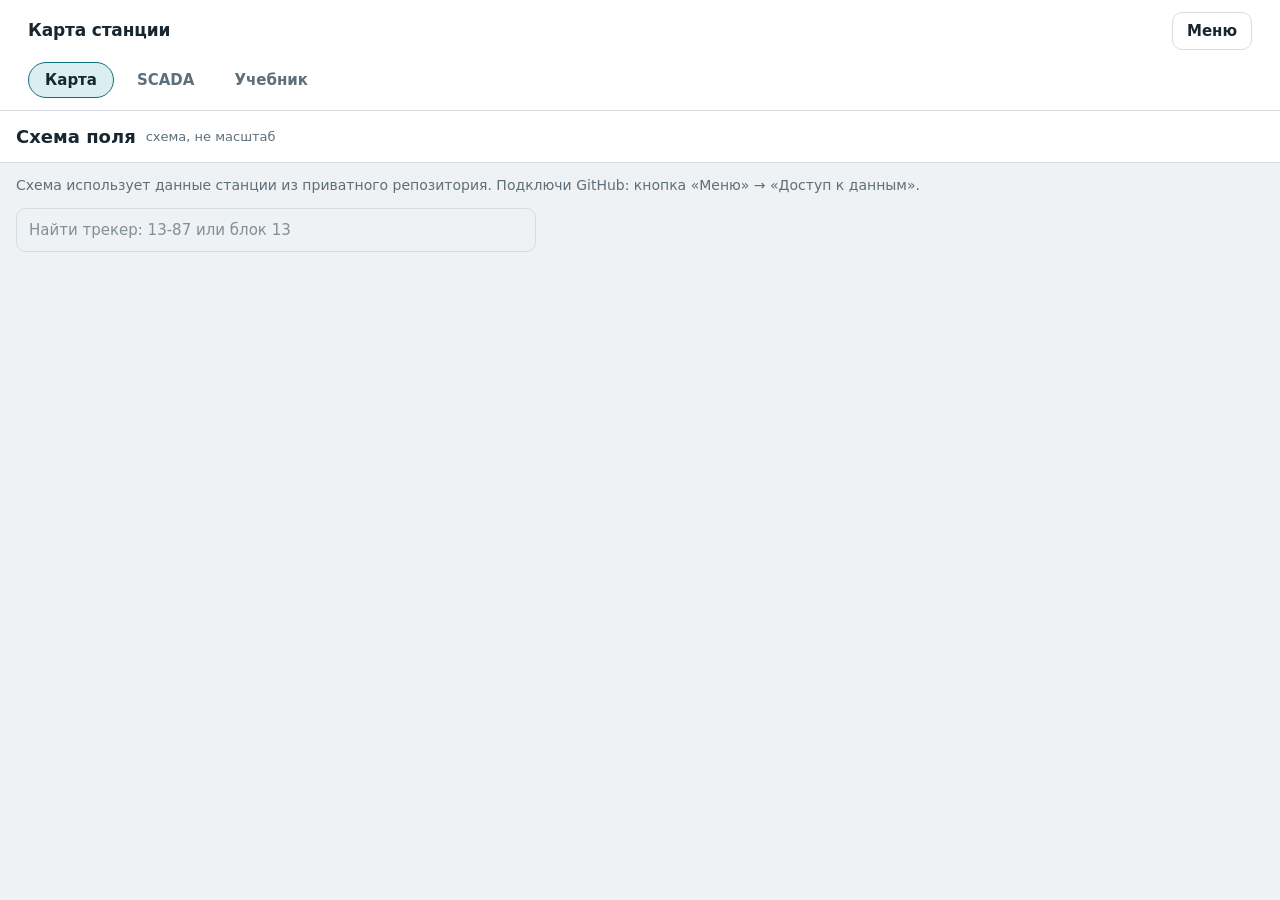
==== commit 98b640c1: "Страница диспетчера скрыта (код сохранён, ?journal=1 возвращает); главная — карта с поиском трекера;" ====
--- a/index.html
+++ b/index.html
@@ -42,6 +42,10 @@
 .file-state i{width:8px;height:8px;border-radius:50%;background:var(--sun);flex:0 0 auto}
 .file-state.ok i{background:var(--ok)}
 .file-state.warn{color:var(--sun-ink)}
+.no-journal main.layout,.no-journal .fab,.no-journal #composer,.no-journal #btnJournal,.no-journal #fileState,.no-journal [data-tab=workers],.no-journal [data-tab=lists],.no-journal #tab-workers,.no-journal #tab-lists,.no-journal #tab-data>section:not(#ghSection),.no-journal #mapClose,.no-journal #scadaClose,.no-journal .scada-journal{display:none!important}
+.map-find{position:relative;margin:12px 16px 0;max-width:520px}
+.map-find input{width:100%}
+.map-find .who-list{position:absolute;left:0;right:0;top:calc(100% + 4px);z-index:6}
 .top{flex-wrap:wrap}
 .sections{order:9;flex:1 1 100%;display:flex;gap:6px;margin-top:-2px;overflow-x:auto}
 .sec{border:1px solid transparent;border-radius:999px;min-height:36px;padding:0 16px;font-weight:600;font-size:15px;color:var(--muted);display:inline-flex;align-items:center;justify-content:center;text-decoration:none;white-space:nowrap;background:none;cursor:pointer}
@@ -453,9 +457,11 @@
     <button type="button" class="x-btn" id="scadaClose" aria-label="Закрыть раздел SCADA"><svg class="ico" viewBox="0 0 24 24" width="18" height="18" fill="none" stroke="currentColor" stroke-width="2.4" stroke-linecap="round" aria-hidden="true"><path d="M6 6l12 12M18 6L6 18"/></svg></button>
   </div>
   <div class="scada-body">
+    <div class="scada-journal">
     <h3>Уже есть</h3>
     <p>Расчёт угла по солнцу в форме звонка и сверка расчёта с тем, что показывала SCADA.</p>
     <div class="btn-row"><button type="button" class="primary" id="btnScadaCal">Открыть сверку угла</button></div>
+    </div>
     <h3>В планах</h3>
     <ul><li>Массовая смена угла и режима трекеров (отложено, сначала обсудим).</li><li>Живые статусы трекеров на карте поля.</li></ul>
     <p>Прямое управление SCADA из этого сайта пока не работает: SCADA в закрытой сети станции.</p>
@@ -470,6 +476,7 @@
     <button type="button" class="x-btn" id="mapClose" aria-label="Закрыть схему"><svg class="ico" viewBox="0 0 24 24" width="18" height="18" fill="none" stroke="currentColor" stroke-width="2.4" stroke-linecap="round" aria-hidden="true"><path d="M6 6l12 12M18 6L6 18"/></svg></button>
   </div>
   <p class="map-msg" id="mapMsg"></p>
+  <div class="map-find"><input id="mapFind" type="search" placeholder="Найти трекер: 13-87 или блок 13" autocomplete="off" autocapitalize="off" spellcheck="false" aria-label="Найти трекер или блок" disabled><div class="who-list" id="mapFindList" role="listbox" hidden></div></div>
   <div class="map-scroll" id="mapScroll"><svg id="mapSvg" role="group" aria-label="Схема блоков поля" hidden></svg><svg id="mapBlk" role="group" aria-label="Трекеры блока" hidden></svg></div>
   <div class="map-legend" id="mapLegend" hidden><span><i class="l1"></i>1-я очередь</span><span><i class="l2"></i>2-я очередь</span><span id="mapUnsure"><i class="l3"></i>положение блока не подтверждено</span><span><i class="l6"></i>дороги</span><span><i class="l7"></i>ящик связи</span><span class="map-pan">Схему можно листать вбок</span></div>
   <div class="map-legend" id="mapLegend2" hidden><span><i class="l4"></i>выбранный трекер</span><span><i class="l1"></i>соседние</span><span><i class="l5"></i>ящик связи блока</span><span>ряд 1 сверху, как в таблице станции; пустое место — нет трекера</span><span class="map-pan">Сетку можно листать вбок</span></div>
@@ -633,6 +640,10 @@
 <script>
 'use strict';
 const $ = id => document.getElementById(id);
+// Страница диспетчера (журнал звонков, работники, Excel, резервные копии, настройки формы) временно скрыта до перехода на сервер.
+// Код и логика на месте: адрес с ?journal=1 возвращает всё как было.
+const JOURNAL_ON = /[?&]journal=1(&|$)/.test(location.search);
+document.documentElement.classList.toggle('no-journal', !JOURNAL_ON);
 const LS_KEY = 'scadalog.v2';
 const LS_OLD = 'worklog.v1';
 const LS_BACKUP = 'scadalog.lastBackup';
@@ -1989,7 +2000,7 @@
       rows.push(`<dt>Статус</dt><dd>такого номера нет в таблице блока (трекеров ${b.nums.size}${b.range ? ', номера ' + esc(b.range) : ''})</dd>`, `<dt>Канал связи</dt><dd>${esc(b.freq)}</dd>`);
     }
   }
-  acts = `<div class="trk-acts"><button type="button" class="ghost" data-act="fill" data-loc="${esc(loc)}">Подставить в «Место»</button>` +
+  acts = `<div class="trk-acts">` + (JOURNAL_ON ? `<button type="button" class="ghost" data-act="fill" data-loc="${esc(loc)}">Подставить в «Место»</button>` : '') +
     (inMap ? '' : ` <button type="button" class="ghost" data-act="map" data-b="${b.n}"${it.k === 'trk' ? ` data-n="${it.n}"` : ''}>Показать на схеме</button>`) + '</div>';
   return `<h4>${esc(head)}${phase ? `<small>${phase}</small>` : ''}</h4><dl>${rows.join('')}</dl>${warn}${foot}${acts}`;
 }
@@ -2008,17 +2019,20 @@
   if (trkSel && trkData) { card.innerHTML = trkCardHTML(trkSel); card.hidden = !card.innerHTML; } else { card.innerHTML = ''; card.hidden = true; }
 }
 function closeTrkList() { $('trkList').hidden = true; $('fTrk').setAttribute('aria-expanded', 'false'); trkActive = -1; }
-function drawTrkList() {
-  $('trkList').innerHTML = trkItems.map((it, i) => {
-    if (it.k === 'block') return `<div class="opt${i === trkActive ? ' active' : ''}" role="option" data-i="${i}"><b>Блок ${it.b}</b><small>канал ${esc(trkData.blocks.get(it.b).freq)}</small></div>`;
+function trkRowsHTML(items, active) {
+  return items.map((it, i) => {
+    if (it.k === 'block') return `<div class="opt${i === active ? ' active' : ''}" role="option" data-i="${i}"><b>Блок ${it.b}</b><small>канал ${esc(trkData.blocks.get(it.b).freq)}</small></div>`;
     if (it.k === 'trk') {
       const b = trkData.blocks.get(it.b), pos = b.nums.get(it.n);
-      return `<div class="opt${i === trkActive ? ' active' : ''}" role="option" data-i="${i}"><b>Блок ${it.b} · трекер ${it.n}</b><small>${pos ? 'ряд ' + pos[0] + ', колонка ' + pos[1] : 'нет в таблице'}</small></div>`;
+      return `<div class="opt${i === active ? ' active' : ''}" role="option" data-i="${i}"><b>Блок ${it.b} · трекер ${it.n}</b><small>${pos ? 'ряд ' + pos[0] + ', колонка ' + pos[1] : 'нет в таблице'}</small></div>`;
     }
     const t = it.k === 'more' ? `Трекер ${it.n} есть ещё в блоках: ${it.c}. Добавь номер блока`
       : it.k === 'none' ? `Трекера ${it.n} нет ни в одном блоке` : it.k === 'nob' ? `Блока ${it.b} нет (блоки ${it.r})` : 'Не понял. Пример: 13-87 или блок 13 трекер 87';
     return `<div class="opt muted" role="option" aria-disabled="true">${esc(t)}</div>`;
   }).join('');
+}
+function drawTrkList() {
+  $('trkList').innerHTML = trkRowsHTML(trkItems, trkActive);
   $('trkList').hidden = !trkItems.length; $('fTrk').setAttribute('aria-expanded', String(!!trkItems.length));
 }
 function onTrkInput() {
@@ -2166,15 +2180,17 @@
   renderMap();
   $('mapClose').focus();
 }
-function closeMap() { if ($('mapView')) { $('mapView').hidden = true; mapZoom = false; if (typeof markSection === 'function' && $('btnScada')) markSection(); } }
+function closeMap() { if ($('mapView')) { $('mapView').hidden = true; mapZoom = false; if (typeof markSection === 'function' && $('btnScada')) { markSection(); ensureHome(); } } }
 function renderMap() {
   if ($('mapView').hidden) return;
   const msg = $('mapMsg'), svg = $('mapSvg'), card = $('mapCard');
   let text = '', act = '';
-  if (!gh.cfg) text = 'Схема использует данные станции из приватного репозитория. Подключи GitHub в меню «Данные».';
+  if (!gh.cfg) text = 'Схема использует данные станции из приватного репозитория. Подключи GitHub: кнопка «Меню» → «' + (JOURNAL_ON ? 'Данные' : 'Доступ к данным') + '».';
   else if (!ghToken) { text = 'GitHub заблокирован. Разблокируй, чтобы открыть схему.'; act = 'unlock'; }
   else if (mapLoading || trkLoading) text = 'Загружаю схему…';
   else if (mapErr) { text = 'Не удалось загрузить схему: ' + mapErr + '.'; act = 'retry'; }
+  const fnd = $('mapFind'); fnd.disabled = !(trkData && ghToken);
+  if (fnd.disabled && fnd.value) { fnd.value = ''; mapFindDraw(); }
   msg.textContent = text;
   if (act) { msg.append(' '); const bt = document.createElement('button'); bt.type = 'button'; bt.className = 'link'; bt.dataset.act = act; bt.textContent = act === 'unlock' ? 'Разблокировать' : 'Повторить'; msg.append(bt); }
   msg.hidden = !text;
@@ -2234,6 +2250,24 @@
   svg.innerHTML = h;
   card.innerHTML = trkCardHTML(sel ? { k: 'trk', b: b.n, n: sel } : { k: 'block', b: b.n }, true); card.hidden = false;
 }
+let mapFindItems = [];
+function mapFindDraw() {
+  const q = $('mapFind').value.trim();
+  mapFindItems = q && trkData ? trkResolve(q) : [];
+  if (q && trkData && !mapFindItems.length) mapFindItems = [{ k: 'hint' }];
+  $('mapFindList').innerHTML = trkRowsHTML(mapFindItems, mapFindItems.findIndex(trkSelectable));
+  $('mapFindList').hidden = !mapFindItems.length;
+}
+function mapFindChoose(i) {
+  const it = mapFindItems[i];
+  if (!trkSelectable(it)) return;
+  $('mapFind').value = ''; mapFindItems = []; $('mapFindList').hidden = true;
+  openMap(it.b, it.k === 'trk' ? it.n : 0, it.k === 'trk');
+}
+$('mapFind').addEventListener('input', mapFindDraw);
+$('mapFind').addEventListener('keydown', e => { if (e.key === 'Enter') { e.preventDefault(); const i = mapFindItems.findIndex(trkSelectable); if (i >= 0) mapFindChoose(i); } else if (e.key === 'Escape' && $('mapFind').value) { e.stopPropagation(); $('mapFind').value = ''; mapFindDraw(); } });
+$('mapFindList').addEventListener('mousedown', e => e.preventDefault());
+$('mapFindList').addEventListener('click', e => { const o = e.target.closest('[data-i]'); if (o) mapFindChoose(+o.dataset.i); });
 function mapPickTrk(g) {
   if (!g) return;
   mapSel = { b: mapSel.b, n: +g.dataset.n };
@@ -2257,8 +2291,9 @@
   document.body.classList.toggle('in-sec', cur !== 'btnJournal');
   document.documentElement.style.setProperty('--toph', document.querySelector('header.top').offsetHeight + 'px');
 }
-function closeScada() { $('scadaView').hidden = true; markSection(); }
-function openScada() { closeMap(); closeSheet(); $('scadaView').hidden = false; markSection(); }
+function ensureHome() { if (!JOURNAL_ON && $('mapView').hidden && $('scadaView').hidden) openMap(mapSel && mapSel.b, mapSel && mapSel.n, mapZoom); }
+function closeScada() { $('scadaView').hidden = true; markSection(); ensureHome(); }
+function openScada() { closeSheet(); $('mapView').hidden = true; mapZoom = false; $('scadaView').hidden = false; markSection(); }
 $('btnScada').onclick = openScada;
 $('scadaClose').onclick = closeScada;
 $('btnScadaCal').onclick = () => { closeScada(); openDrawer('lists'); };
@@ -2527,7 +2562,7 @@
   if (!$('loader').hidden || !$('passDlg').hidden) return;
   if (e.key === 'Escape') {
     if (!$('scadaView').hidden) { closeScada(); return; }
-    if (!$('mapView').hidden) { if (mapZoom) mapBack(); else closeMap(); return; }
+    if (!$('mapView').hidden) { if (mapZoom) mapBack(); else if (JOURNAL_ON) closeMap(); return; }
     if (!$('drawer').hidden) { closeDrawer(); return; }
     if ($('composer').classList.contains('open')) { closeSheet(); return; }
     if (editingId || linkingId) { resetComposer(); return; }
@@ -2558,6 +2593,13 @@
     else { const old = localStorage.getItem(LS_OLD); if (old) absorb(parseData(JSON.parse(old))); }
   } catch (e) { console.warn(e); }
   ghLoadCfg(); resetComposer(); updateFileUI(); render(); renderGhSection();
+  if (!JOURNAL_ON) {
+    curTab = 'data';
+    document.querySelector('.brand').textContent = 'Карта станции';
+    document.querySelector('[data-tab=data]').textContent = 'Доступ к данным';
+    const gn = document.querySelector('#ghForm .note'); if (gn) gn.textContent = 'Данные станции (схема поля и таблицы) лежат в приватном репозитории GitHub. Укажи репозиторий и токен: токен шифруется паролем и хранится только на этом устройстве.';
+    openMap();
+  }
   setInterval(() => { // «сколько прошло», линия текущего времени и время в форме
     if (document.hidden) return;
     render();
@@ -2570,7 +2612,7 @@
       const ok = await passDialog('set', async p => saveGhCfg(await sealToken(ghToken, p, gh.cfg)));
       toast(ok ? 'Токен зашифрован' : 'Токен работает до закрытия страницы');
     }
-    if (ghReady()) ghLoad(); else if (gh.cfg) ghUnlock();
+    if (ghReady()) ghLoad(); else if (gh.cfg && JOURNAL_ON) ghUnlock(); // без страницы диспетчера пароль спрашиваем только когда нужна схема
   })();
   if (!FS_OK) return;
   try {
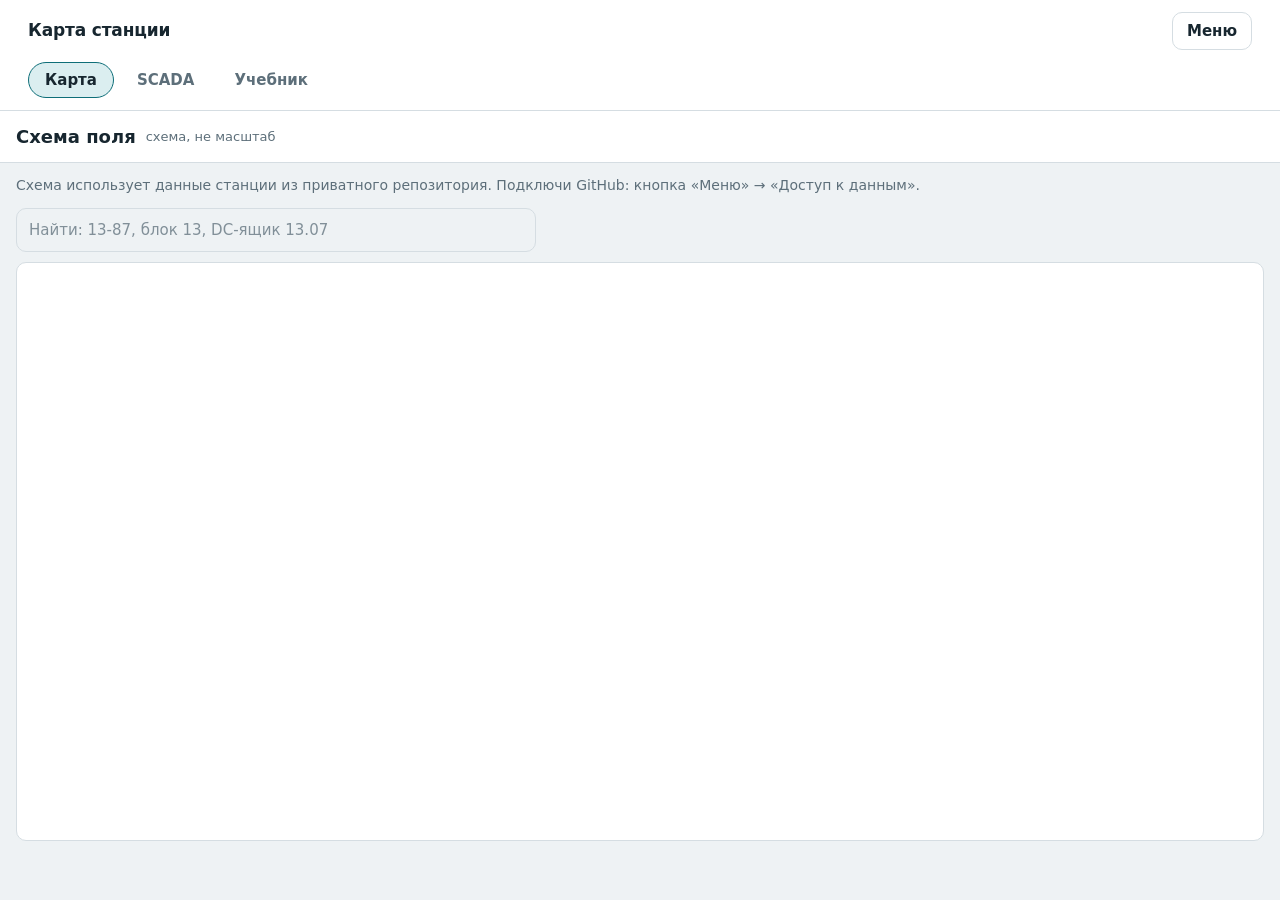
==== commit 237a9eba: "Карта: масштаб, подписи блоков мельче, DC-ящики на сетке блока и в поиске - Схема поля и сетка блока" ====
--- a/index.html
+++ b/index.html
@@ -3,14 +3,14 @@
 <head>
 <meta charset="utf-8">
 <meta name="viewport" content="width=device-width,initial-scale=1">
-<meta http-equiv="Content-Security-Policy" content="default-src 'none'; script-src 'unsafe-inline'; style-src 'unsafe-inline'; img-src data: blob:; connect-src https://api.github.com; base-uri 'none'; form-action 'none'">
+<meta http-equiv="Content-Security-Policy" content="default-src 'none'; script-src 'sha256-zy8WdotDAVFTfHt0i9JQdQf7Rv5q5P3dmE9jWrj67Qg='; style-src 'unsafe-inline'; img-src data: blob:; connect-src https://api.github.com; base-uri 'none'; form-action 'none'">
 <title>Журнал диспетчера</title>
 <style>
 :root{
   --paper:#eef2f4;--panel:#ffffff;--ink:#17262f;--muted:#5d6f7a;--line:#d5dde2;--soft:#e5ebee;
   --teal:#0e6e78;--teal-ink:#ffffff;--teal-soft:#dbeef0;
   --sun:#c97f06;--sun-soft:#fbefd9;--sun-ink:#6e4500;
-  --ok:#2f8a57;--danger:#b8402f;
+  --ok:#2f8a57;--danger:#b8402f;--dc:var(--dc);--dc-ink:#ffffff;
   --tag-s:55%;--tag-l:91%;--tag-tl:27%;
   --r-s:6px;--r-m:10px;--r-l:16px;
   --shadow:0 10px 30px rgba(18,38,48,.14);
@@ -20,7 +20,7 @@
   --paper:#10181c;--panel:#172127;--ink:#e4ecef;--muted:#8fa1ab;--line:#26343b;--soft:#1e2a30;
   --teal:#36b0ba;--teal-ink:#05282c;--teal-soft:#15343a;
   --sun:#f2b13a;--sun-soft:#33270f;--sun-ink:#f8d48a;
-  --ok:#5cc58a;--danger:#f07a66;
+  --ok:#5cc58a;--danger:#f07a66;--dc:#c39bea;--dc-ink:#1d0f2b;
   --tag-s:38%;--tag-l:22%;--tag-tl:80%;
   --shadow:0 10px 30px rgba(0,0,0,.45);
   color-scheme:dark;
@@ -123,8 +123,14 @@
 .map-head h2{font-size:18px}
 .map-sub{color:var(--muted);font-size:13px;flex:1}
 .map-msg{margin:12px 16px 0;color:var(--muted);font-size:14px}
-.map-scroll{overflow:auto;padding:12px 16px;-webkit-overflow-scrolling:touch}
-#mapSvg{display:block;width:max(100%,940px);height:auto;font-family:inherit}
+.map-scroll{position:relative;flex:0 0 auto;height:max(300px,calc(100dvh - var(--toph,0px) - 210px));margin:10px 16px 0;border:1px solid var(--line);border-radius:var(--r-m);background:var(--panel);overflow:hidden}
+.map-scroll.dragging,.map-scroll.dragging *{cursor:grabbing!important}
+#mapSvg,#mapBlk{display:block;width:100%;height:100%;font-family:inherit;touch-action:none;cursor:grab;user-select:none;-webkit-user-select:none}
+.map-zoom{position:absolute;right:10px;bottom:10px;display:flex;flex-direction:column;gap:6px;align-items:flex-end}
+.map-zoom button{min-width:40px;height:40px;border-radius:var(--r-m);border:1px solid var(--line);background:var(--panel);color:var(--ink);font-size:22px;font-weight:700;line-height:1;box-shadow:0 1px 4px rgba(0,0,0,.15);cursor:pointer}
+.map-zoom button.fit{font-size:13px;font-weight:600;padding:0 10px}
+.map-zoom button:disabled{opacity:.45;cursor:default}
+@media (max-width:860px){.map-scroll{display:flex;flex-direction:column}#mapSvg,#mapBlk{flex:1 1 auto;min-height:0;height:auto}.map-zoom{position:static;flex-direction:row;justify-content:flex-end;padding:6px 8px;border-top:1px solid var(--line)}.map-zoom button{min-width:38px;height:36px;font-size:20px}}
 #mapSvg .mb{cursor:pointer}
 #mapSvg .mb .fl{fill:var(--teal-soft)}
 #mapSvg .mb .ed{fill:none;stroke:var(--teal);stroke-width:.45}
@@ -134,9 +140,10 @@
 #mapSvg .mb.ph2 .fl{fill:var(--sun-soft)}
 #mapSvg .mb.ph2 .ed{stroke:var(--sun)}
 #mapSvg .mb.uncertain .ed{stroke-dasharray:1.5 1}
-#mapSvg .mb text{fill:var(--ink);text-anchor:middle;pointer-events:none;paint-order:stroke;stroke:var(--paper);stroke-width:1.6px;stroke-linejoin:round}
-#mapSvg .mb .num{font-size:11px;font-weight:700}
-#mapSvg .mb .fr{font-size:5.6px;fill:var(--muted)}
+#mapSvg .mb text{fill:var(--ink);text-anchor:middle;pointer-events:none;paint-order:stroke;stroke:var(--paper);stroke-width:1px;stroke-linejoin:round}
+/* подписи блоков: не больше 16 и 11 пикселей на экране, а на мелкой схеме меньше, вместе с блоком */
+#mapSvg .mb .num{font-size:min(7px,calc(var(--u,1) * 16px));font-weight:700}
+#mapSvg .mb .fr{font-size:min(4.2px,calc(var(--u,1) * 11px));fill:var(--muted)}
 #mapSvg .mb:hover .ed{stroke-width:1}
 #mapSvg .mb:focus{outline:none}
 #mapSvg .mb:focus-visible .ed{stroke-width:1.2;stroke:var(--ink)}
@@ -155,7 +162,6 @@
 .map-pan{display:none}
 @media (max-width:860px){.map-pan{display:inline}}
 .map-head .ghost{min-height:34px;padding:0 12px;font-size:14px}
-#mapBlk{display:block;height:auto;font-family:inherit}
 #mapBlk .tc{cursor:pointer}
 #mapBlk .tc rect{fill:var(--soft);stroke:var(--line);stroke-width:.6}
 #mapBlk .tc text{fill:var(--ink);text-anchor:middle;font-size:7.6px;pointer-events:none}
@@ -168,6 +174,15 @@
 #mapBlk .tb rect{fill:none;stroke:var(--sun);stroke-width:1;stroke-dasharray:2.5 1.5}
 #mapBlk .tb text{fill:var(--sun-ink);text-anchor:middle;font-size:6.4px}
 #mapBlk .lbl{fill:var(--muted);font-size:6.4px;text-anchor:middle}
+#mapBlk .tc.dco rect{fill:var(--sun-soft);stroke:var(--sun);stroke-width:1}
+#mapBlk .dcm{cursor:pointer}
+#mapBlk .dcm rect{fill:var(--panel);stroke:var(--dc);stroke-width:.7}
+#mapBlk .dcm text{fill:var(--dc);font-size:5.4px;font-weight:700;text-anchor:middle;pointer-events:none}
+#mapBlk .dcm.approx rect{stroke-dasharray:1.6 1}
+#mapBlk .dcm.sel rect{fill:var(--dc)}
+#mapBlk .dcm.sel text{fill:var(--dc-ink)}
+.map-legend .l8{width:12px;height:8px;border-color:var(--dc);background:var(--panel)}
+.map-legend .l9{background:var(--sun-soft);border-color:var(--sun)}
 .map-legend .l4{background:var(--teal);border-color:var(--ink)}
 .map-legend .l5{border-style:dashed;border-color:var(--sun)}
 .map-legend .l6{background:#e6d77a;border-color:#c9b94f}
@@ -476,10 +491,11 @@
     <button type="button" class="x-btn" id="mapClose" aria-label="Закрыть схему"><svg class="ico" viewBox="0 0 24 24" width="18" height="18" fill="none" stroke="currentColor" stroke-width="2.4" stroke-linecap="round" aria-hidden="true"><path d="M6 6l12 12M18 6L6 18"/></svg></button>
   </div>
   <p class="map-msg" id="mapMsg"></p>
-  <div class="map-find"><input id="mapFind" type="search" placeholder="Найти трекер: 13-87 или блок 13" autocomplete="off" autocapitalize="off" spellcheck="false" aria-label="Найти трекер или блок" disabled><div class="who-list" id="mapFindList" role="listbox" hidden></div></div>
-  <div class="map-scroll" id="mapScroll"><svg id="mapSvg" role="group" aria-label="Схема блоков поля" hidden></svg><svg id="mapBlk" role="group" aria-label="Трекеры блока" hidden></svg></div>
-  <div class="map-legend" id="mapLegend" hidden><span><i class="l1"></i>1-я очередь</span><span><i class="l2"></i>2-я очередь</span><span id="mapUnsure"><i class="l3"></i>положение блока не подтверждено</span><span><i class="l6"></i>дороги</span><span><i class="l7"></i>ящик связи</span><span class="map-pan">Схему можно листать вбок</span></div>
-  <div class="map-legend" id="mapLegend2" hidden><span><i class="l4"></i>выбранный трекер</span><span><i class="l1"></i>соседние</span><span><i class="l5"></i>ящик связи блока</span><span>ряд 1 сверху, как в таблице станции; пустое место — нет трекера</span><span class="map-pan">Сетку можно листать вбок</span></div>
+  <div class="map-find"><input id="mapFind" type="search" placeholder="Найти: 13-87, блок 13, DC-ящик 13.07" autocomplete="off" autocapitalize="off" spellcheck="false" aria-label="Найти трекер или блок" disabled><div class="who-list" id="mapFindList" role="listbox" hidden></div></div>
+  <div class="map-scroll" id="mapScroll"><svg id="mapSvg" role="group" aria-label="Схема блоков поля" preserveAspectRatio="xMidYMid meet" hidden></svg><svg id="mapBlk" role="group" aria-label="Трекеры блока" preserveAspectRatio="xMidYMid meet" hidden></svg>
+    <div class="map-zoom" id="mapZoom" role="group" aria-label="Масштаб схемы" hidden><button type="button" id="mapZoomIn" aria-label="Приблизить" title="Приблизить (+)">+</button><button type="button" id="mapZoomOut" aria-label="Отдалить" title="Отдалить (−)">−</button><button type="button" class="fit" id="mapFit" title="Показать целиком (0)">Всё поле</button></div></div>
+  <div class="map-legend" id="mapLegend" hidden><span><i class="l1"></i>1-я очередь</span><span><i class="l2"></i>2-я очередь</span><span id="mapUnsure"><i class="l3"></i>положение блока не подтверждено</span><span><i class="l6"></i>дороги</span><span><i class="l7"></i>ящик связи</span><span class="map-pan">Схему можно приближать двумя пальцами</span></div>
+  <div class="map-legend" id="mapLegend2" hidden><span><i class="l4"></i>выбранный трекер</span><span><i class="l1"></i>соседние</span><span><i class="l5"></i>ящик связи блока</span><span><i class="l8"></i>DC-ящик (номер)</span><span><i class="l9"></i>трекеры выбранного DC-ящика</span><span>ряд 1 сверху, как в таблице станции; пустое место — нет трекера</span><span class="map-pan">Сетку можно приближать двумя пальцами</span></div>
   <div class="trk-card" id="mapCard" aria-live="polite" hidden></div>
 </div>
 
@@ -1098,7 +1114,7 @@
   clearTimeout(gh.timer); clearTimeout(gh.retryTimer);
   gh.running = (async () => {
     try {
-      do { gh.again = false; await ghSyncOnce(); } while (gh.again);
+      do { gh.again = false; if (JOURNAL_ON) await ghSyncOnce(); } while (gh.again); // журнал скрыт: scada-log.json не читаем и не пишем, нужны только данные станции
       gh.err = null; gh.halted = false; gh.retryMs = 0; gh.lastOk = new Date();
       if (!trkErr) trkLoad().then(() => { if (!$('mapView').hidden) mapLoad(); }); // данные станции подтягиваем в фоне; сбой там не ломает журнал, после ошибки повтор только по кнопке
       return { ok: true };
@@ -1116,13 +1132,18 @@
 }
 // Любое изменение данных: отправка через 1,5 с после последней правки, а не на каждый клик.
 function ghSchedule(delay = 1500) {
-  if (!gh.cfg) return;
+  if (!gh.cfg || !JOURNAL_ON) return;
   gh.dirty = true; renderGh();
   if (gh.halted || !ghToken) return;
   clearTimeout(gh.timer); gh.timer = setTimeout(ghRun, delay);
 }
 function ghStatus() {
   if (!ghToken) return { text: 'GitHub: заблокирован, нужен пароль' + (gh.dirty ? ', есть неотправленное' : ''), cls: 'warn' };
+  if (!JOURNAL_ON) {
+    if (trkData) return { text: 'GitHub: данные станции загружены', cls: 'ok' };
+    if (trkErr) return { text: 'GitHub: ' + trkErr, cls: 'err' };
+    return { text: 'GitHub: загружаю данные станции…', cls: 'busy' };
+  }
   if (gh.running) return { text: 'GitHub: сохраняю…', cls: 'busy' };
   if (gh.err) {
     const soft = ['net', 'rate', 'conflict'].includes(gh.err.kind);
@@ -1213,7 +1234,10 @@
 }
 $('passDlg').addEventListener('keydown', e => { if (e.key === 'Escape') { e.preventDefault(); $('pdCancel').click(); } });
 
-const ghLoad = () => runBlocking('Загружаю журнал из GitHub…', async () => { gh.halted = false; const r = await ghRun(); if (!r.ok) throw r.err; }, { closeLabel: 'Работать без связи' });
+const ghLoad = () => runBlocking(JOURNAL_ON ? 'Загружаю журнал из GitHub…' : 'Загружаю данные станции…', async () => {
+  gh.halted = false; const r = await ghRun(); if (!r.ok) throw r.err;
+  if (!JOURNAL_ON) await trkLoad(); // без журнала ждём сами данные станции; ошибку покажет карта с кнопкой «Повторить»
+}, { closeLabel: 'Работать без связи' });
 async function ghUnlock() {
   if (!gh.cfg || ghToken) return true;
   const ok = await passDialog('unlock', async p => { ghToken = await openToken(gh.sealed, p, gh.cfg); });
@@ -1864,7 +1888,7 @@
 /* ---------- Поиск трекера ---------- */
 /* Данные станции лежат в приватном репозитории (map/trackers.json) и держатся только в памяти вкладки:
    «Заблокировать» и отключение GitHub их стирают. В браузере и в публичном репозитории их нет. */
-const TRK_FILE = 'map/trackers.json', TRK_FIXES = 'map/corrections.json';
+const TRK_FILE = 'map/trackers.json', TRK_FIXES = 'map/corrections.json', DC_FILE = 'map/dc.json';
 let mapLayout = null, mapSel = null, mapErr = '', mapLoading = null, mapZoom = false;
 let trkData = null, trkErr = '', trkLoading = null, trkItems = [], trkActive = -1, trkSel = null;
 const nfmt = n => String(n).replace(/\B(?=(\d{3})+(?!\d))/g, ' ');
@@ -1879,18 +1903,52 @@
 }
 function trkBuild(d, fx) {
   if (!d || d.app !== 'scada-map-data' || !Array.isArray(d.blocks)) throw new GhError('Файл трекеров в другом формате', { kind: 'corrupt' });
-  const blocks = new Map();
+  const blocks = new Map(), cnt = v => (Number.isInteger(v) && v >= 0 ? v : 0);
   let total = 0;
   for (const b of d.blocks) {
     if (!b || !Number.isInteger(b.n) || !Array.isArray(b.trackers)) continue;
     const nums = new Map(), pos = new Map();
     for (const t of b.trackers) if (Array.isArray(t) && t.length >= 3 && t.slice(0, 3).every(Number.isInteger)) { nums.set(t[0], [t[1], t[2]]); pos.set(t[1] + ',' + t[2], t[0]); }
-    blocks.set(b.n, { n: b.n, phase: b.phase, freq: b.freq, range: b.id_range || '', outer: b.outer || 0, inner: b.inner || 0, deep: b.deep || 0, half: b.half || 0, rows: b.grid_rows || 0, cols: b.grid_cols || 0, box: Array.isArray(b.box) && b.box.length >= 2 && b.box.slice(0, 2).every(Number.isInteger) ? b.box : null, nums, pos });
+    // В файл могут писать все, у кого есть токен, поэтому в разметку попадают только проверенные числа и строки.
+    blocks.set(b.n, { n: b.n, phase: b.phase === 1 || b.phase === 2 ? b.phase : 0, freq: b.freq == null ? '' : String(b.freq), range: b.id_range == null ? '' : String(b.id_range), outer: cnt(b.outer), inner: cnt(b.inner), deep: cnt(b.deep), half: cnt(b.half), rows: cnt(b.grid_rows), cols: cnt(b.grid_cols), box: Array.isArray(b.box) && b.box.length >= 2 && b.box.slice(0, 2).every(Number.isInteger) ? b.box : null, nums, pos });
     total += nums.size;
   }
   if (!blocks.size) throw new GhError('В файле трекеров нет блоков', { kind: 'corrupt' });
   const fixes = fx && Array.isArray(fx.items) ? fx.items.filter(i => i && Number.isInteger(i.block) && i.status !== 'rejected') : [];
   return { blocks, total, fixes };
+}
+/* DC-ящики (комбайнер-боксы, 汇流箱) из map/dc.json: место ящика на сетке блока и, где на чертеже подписаны стринги, его трекеры.
+   Файл могут менять все, у кого есть токен, поэтому в дело идут только проверенные числа и номера вида «07». */
+function dcBuild(d, td) {
+  const out = new Map(), int = v => Number.isInteger(v) && v >= 0;
+  if (!d || d.app !== 'scada-map-dc' || !Array.isArray(d.blocks)) return out;
+  for (const b of d.blocks) {
+    if (!b || !int(b.n) || !td.blocks.has(b.n) || !Array.isArray(b.boxes)) continue;
+    const boxes = new Map(), owner = new Map();
+    for (const x of b.boxes) {
+      if (!x || typeof x.id !== 'string' || !/^\d{2}$/.test(x.id) || !Array.isArray(x.cell) || x.cell.length < 2 || !int(x.cell[0]) || !int(x.cell[1])) continue;
+      const trs = Array.isArray(x.trackers) ? x.trackers.filter(int) : [];
+      boxes.set(x.id, { id: x.id, cell: [x.cell[0], x.cell[1]], near: int(x.near) ? x.near : 0, trackers: trs });
+      for (const t of trs) owner.set(t, x.id);
+    }
+    if (boxes.size) out.set(b.n, { exact: b.source === 'подписи', boxes, owner });
+  }
+  return out;
+}
+const dcRanges = a => { // [1,2,3,7,9,10] → «1–3, 7, 9–10»
+  const s = [...a].sort((x, y) => x - y), out = [];
+  for (let i = 0; i < s.length; i++) { let j = i; while (j + 1 < s.length && s[j + 1] === s[j] + 1) j++; out.push(i === j ? '' + s[i] : s[i] + '–' + s[j]); i = j; }
+  return out.join(', ');
+};
+/* Запрос DC-ящика: «13.07», «дс 13 07», «бокс 13-07», «13.07.05» (стринг). Без слова понимаем только запись через точку. */
+function dcParse(q) {
+  const s = String(q || '').toLowerCase().replace(/ё/g, 'е').trim();
+  const word = /(^|[^a-zа-я])(dc|дс|дисбокс|бокс|ящик|комбайнер)/.test(s) || s.includes('汇流箱');
+  const m = s.match(/(\d{1,2})\s*[.\s/-]\s*(\d{1,2})(?:\s*[.-]\s*(\d{1,2}))?/);
+  if (!m) return null;
+  const dot = /^[^\d]*\d{1,2}\.\d{2}(\.\d{1,2})?[^\d]*$/.test(s);
+  if (!word && !dot) return null;
+  return { b: +m[1], id: String(+m[2]).padStart(2, '0'), s: m[3] ? String(+m[3]).padStart(2, '0') : '', only: word || !!m[3] };
 }
 function trkLoad() {
   if (trkData) return Promise.resolve(true);
@@ -1902,11 +1960,14 @@
       const d = await trkFile(TRK_FILE, false);
       let fx = null;
       try { fx = await trkFile(TRK_FIXES, true); } catch (e) { fx = null; } // список поправок не обязателен
+      let dc = null;
+      try { dc = await trkFile(DC_FILE, true); } catch (e) { dc = null; } // DC-ящики тоже необязательны
       if (!ghToken) return false; // пока грузили, GitHub заблокировали: данные не оставляем
       trkData = trkBuild(d, fx);
+      trkData.dc = dcBuild(dc, trkData);
       return true;
     } catch (e) { trkData = null; trkErr = (e && e.message) || 'неизвестная ошибка'; return false; }
-    finally { trkLoading = null; renderTrk(); }
+    finally { trkLoading = null; renderTrk(); renderGh(); }
   })();
   renderTrk();
   return trkLoading;
@@ -1946,6 +2007,17 @@
 }
 function trkHits(n) { return [...trkData.blocks.values()].filter(x => x.nums.has(n)).map(x => x.n); }
 function trkResolve(q) {
+  const dq = trkData && trkData.dc && trkData.dc.size ? dcParse(q) : null;
+  let dcIt = null;
+  if (dq) {
+    const D = trkData.dc.get(dq.b), box = D && D.boxes.get(dq.id);
+    dcIt = box ? { k: 'dc', b: dq.b, id: dq.id, n: box.near, s: dq.s } : trkData.blocks.has(dq.b) ? { k: 'nodc', b: dq.b, id: dq.id, has: !!D } : null;
+    if (dq.only) return dcIt ? [dcIt] : [];
+  }
+  const res = trkResolveTrk(q);
+  return dcIt ? [dcIt, ...res] : res;
+}
+function trkResolveTrk(q) {
   const p = trkParse(q);
   if (!p || !trkData) return [];
   const B = trkData.blocks, out = [], tops = () => { const ks = [...B.keys()]; return Math.min(...ks) + '–' + Math.max(...ks); };
@@ -1962,17 +2034,29 @@
   if (p.tr != null) byTracker(p.tr);
   return out;
 }
-const trkSelectable = it => it && (it.k === 'trk' || it.k === 'block');
-const trkLabel = it => it.k === 'block' ? 'Блок ' + it.b : 'Блок ' + it.b + ' · трекер ' + it.n;
+const trkSelectable = it => it && (it.k === 'trk' || it.k === 'block' || it.k === 'dc');
+const trkLabel = it => it.k === 'block' ? 'Блок ' + it.b : it.k === 'dc' ? 'Блок ' + it.b + ' · DC-ящик ' + it.id : 'Блок ' + it.b + ' · трекер ' + it.n;
 function trkNear(b, r, c) {
   const at = (rr, cc) => b.pos.get(rr + ',' + cc);
   const side = d => { for (let k = 1; k <= 3; k++) { const v = at(r, c + d * k); if (v != null) return v; } };
   return { 'слева': side(-1), 'справа': side(1), 'выше': at(r - 1, c), 'ниже': at(r + 1, c) };
 }
 const trkNumOf = s => { const m = /TRK0*(\d+)/i.exec(String(s || '')); return m ? +m[1] : null; };
+function dcCardHTML(it, inMap) {
+  const b = trkData && trkData.blocks.get(it.b), D = trkData && trkData.dc && trkData.dc.get(it.b), x = D && D.boxes.get(it.id);
+  if (!b || !x) return '';
+  const rows = [`<dt>Где</dt><dd>${x.near ? 'у трекера ' + x.near + ', ' : ''}ряд ${x.cell[0]}, колонка ${x.cell[1]}${D.exact ? '' : ' (±1 трекер)'}</dd>`];
+  if (x.trackers.length) rows.push(`<dt>Трекеры ящика</dt><dd>${x.trackers.length}: ${esc(dcRanges(x.trackers))}</dd>`);
+  if (it.s) rows.push(`<dt>Стринг</dt><dd>${esc(b.n + '.' + x.id + '.' + it.s)}</dd>`);
+  const foot = '<p class="trk-foot">' + (D.exact ? 'По чертежу постоянного тока блока (подписи стрингов).' : 'По чертежу постоянного тока без подписей стрингов: место примерное, список трекеров неизвестен.') + '</p>';
+  const acts = inMap ? '' : `<div class="trk-acts"><button type="button" class="ghost" data-act="map" data-b="${b.n}" data-dc="${esc(x.id)}">Показать на схеме</button></div>`;
+  return `<h4>${esc('Блок ' + b.n + ' · DC-ящик ' + x.id)}<small>${esc(b.n + '.' + x.id)}</small></h4><dl>${rows.join('')}</dl>${foot}${acts}`;
+}
 function trkCardHTML(it, inMap) {
+  if (it && it.k === 'dc') return dcCardHTML(it, inMap);
   const b = trkData && trkData.blocks.get(it.b);
   if (!b) return '';
+  const D = trkData.dc && trkData.dc.get(b.n);
   const phase = b.phase === 1 ? '1-я очередь' : b.phase === 2 ? '2-я очередь' : '';
   const fixLine = f => `<p class="trk-warn">Замечание к таблице (не подтверждено): ${esc(f.found)} → ${esc(f.proposed)}</p>`;
   const zones = `внешних ${b.outer}, внутренних ${b.inner}, глубинных ${b.deep}` + (b.half ? `, полукомплектов ${b.half}` : '');
@@ -1984,6 +2068,7 @@
     rows.push(`<dt>Трекеров</dt><dd>${b.nums.size}${b.range ? ' (номера ' + esc(b.range) + ')' : ''}</dd>`);
     rows.push(`<dt>На схеме</dt><dd>${plural(b.rows, 'ряд', 'ряда', 'рядов')}, до ${b.cols} колонок</dd>`);
     rows.push(`<dt>Зоны ветра</dt><dd>${zones}</dd>`);
+    if (trkData.dc && trkData.dc.size) rows.push(`<dt>DC-ящики</dt><dd>${D ? D.boxes.size + (D.exact ? '' : ' (места примерные)') : 'ещё не размечены'}</dd>`);
     warn = trkData.fixes.filter(f => f.block === b.n).map(fixLine).join('');
   } else {
     head = `Блок ${b.n} · трекер ${it.n}`; loc = `Блок ${b.n}, трекер ${it.n}`;
@@ -1994,6 +2079,7 @@
       rows.push(`<dt>В блоке</dt><dd>ряд ${pos[0]}, колонка ${pos[1]} (всего ${plural(b.rows, 'ряд', 'ряда', 'рядов')}, до ${b.cols} колонок)</dd>`);
       const near = Object.entries(trkNear(b, pos[0], pos[1])).filter(([, v]) => v != null).map(([k, v]) => k + ' ' + v).join(', ');
       if (near) rows.push(`<dt>Рядом</dt><dd>${esc(near)}</dd>`);
+      if (D && D.owner.has(it.n)) rows.push(`<dt>DC-ящик</dt><dd>${esc(b.n + '.' + D.owner.get(it.n))}</dd>`);
       rows.push(`<dt>Зоны ветра блока</dt><dd>${zones}</dd>`);
     } else {
       rows.length = 0;
@@ -2026,6 +2112,8 @@
       const b = trkData.blocks.get(it.b), pos = b.nums.get(it.n);
       return `<div class="opt${i === active ? ' active' : ''}" role="option" data-i="${i}"><b>Блок ${it.b} · трекер ${it.n}</b><small>${pos ? 'ряд ' + pos[0] + ', колонка ' + pos[1] : 'нет в таблице'}</small></div>`;
     }
+    if (it.k === 'dc') return `<div class="opt${i === active ? ' active' : ''}" role="option" data-i="${i}"><b>Блок ${it.b} · DC-ящик ${esc(it.id)}</b><small>${it.s ? esc('стринг ' + it.s) + (it.n ? ', ' : '') : ''}${it.n ? 'у трекера ' + it.n : ''}</small></div>`;
+    if (it.k === 'nodc') return `<div class="opt muted" role="option" aria-disabled="true">${esc(it.has ? `В блоке ${it.b} нет DC-ящика ${it.id}` : `DC-ящики блока ${it.b} ещё не размечены`)}</div>`;
     const t = it.k === 'more' ? `Трекер ${it.n} есть ещё в блоках: ${it.c}. Добавь номер блока`
       : it.k === 'none' ? `Трекера ${it.n} нет ни в одном блоке` : it.k === 'nob' ? `Блока ${it.b} нет (блоки ${it.r})` : 'Не понял. Пример: 13-87 или блок 13 трекер 87';
     return `<div class="opt muted" role="option" aria-disabled="true">${esc(t)}</div>`;
@@ -2073,7 +2161,7 @@
 document.addEventListener('click', e => {
   const a = e.target.closest('#trkCard [data-act], #trkNote [data-act], #mapCard [data-act], #mapMsg [data-act]');
   if (!a) return;
-  if (a.dataset.act === 'map') openMap(+a.dataset.b, +a.dataset.n || 0, !!a.dataset.n);
+  if (a.dataset.act === 'map') openMap(+a.dataset.b, +a.dataset.n || 0, !!(a.dataset.n || a.dataset.dc), a.dataset.dc || '');
   else if (a.dataset.act === 'zoom') { mapZoom = true; renderMap(); mapSeeSel(); }
   else if (a.dataset.act === 'fill') { closeMap(); $('fLoc').value = a.dataset.loc; $('fLoc').dispatchEvent(new Event('input', { bubbles: true })); toast('Подставлено в «Место»: ' + a.dataset.loc); $('fLoc').focus(); }
   else if (a.dataset.act === 'unlock') ghUnlock();
@@ -2170,10 +2258,96 @@
   renderMap();
   return mapLoading;
 }
-function mapSeeSel() { const g = $(mapZoom ? 'mapBlk' : 'mapSvg').querySelector('.sel'); if (g && g.scrollIntoView) g.scrollIntoView({ block: 'nearest', inline: 'center' }); }
-function openMap(b, n, zoom) {
+/* Масштаб схемы: колесо мыши, перетаскивание, два пальца, кнопки «+», «−» и «целиком».
+   У схемы поля и у сетки блока свой вид: масштаб s (1 = целиком) и центр. Базовая рамка — data-base у svg. */
+const PZ_MAX = 12, PZ = { views: {}, ptrs: new Map(), last: null, moved: false };
+const pzSvg = () => $(!$('mapBlk').hasAttribute('hidden') ? 'mapBlk' : 'mapSvg');
+const pzBase = svg => svg.dataset.base ? svg.dataset.base.split(' ').map(Number) : null;
+const pzView = svg => PZ.views[svg.id] || { s: 1, cx: null, cy: null };
+function pzApply(svg) {
+  const b = pzBase(svg); if (!b) return;
+  const v = pzView(svg), s = Math.min(Math.max(v.s, 1), PZ_MAX), w = b[2] / s, h = b[3] / s;
+  const cx = Math.min(Math.max(v.cx == null ? b[0] + b[2] / 2 : v.cx, b[0] + w / 2), b[0] + b[2] - w / 2);
+  const cy = Math.min(Math.max(v.cy == null ? b[1] + b[3] / 2 : v.cy, b[1] + h / 2), b[1] + b[3] - h / 2);
+  PZ.views[svg.id] = { s, cx, cy };
+  svg.setAttribute('viewBox', [cx - w / 2, cy - h / 2, w, h].map(x => +x.toFixed(2)).join(' '));
+  svg.style.setProperty('--u', pzUnit(svg).toFixed(4)); // единиц схемы на пиксель экрана: по нему подписи держат размер на экране
+  if (svg === pzSvg()) { $('mapZoomIn').disabled = s >= PZ_MAX - 0.01; $('mapZoomOut').disabled = $('mapFit').disabled = s <= 1.01; }
+}
+function pzFitHeight(svg) { // окно схемы по форме схемы: без пустых полос сверху и снизу, но не ниже 300 px и не выше экрана
+  const b = pzBase(svg), box = $('mapScroll'); if (!b || !box.clientWidth) return;
+  const top = parseFloat(getComputedStyle(document.documentElement).getPropertyValue('--toph')) || 0;
+  const bar = getComputedStyle($('mapZoom')).position === 'static' ? 50 : 0; // на телефоне кнопки под схемой
+  const avail = window.innerHeight - top - 210, want = box.clientWidth * b[3] / b[2] + 16 + bar;
+  box.style.height = Math.round(Math.max(300, Math.min(avail, want))) + 'px';
+}
+function pzSetBase(svg, base) { // при той же рамке вид не сбрасываем: перерисовка после выбора блока не должна прыгать
+  const key = base.map(x => +x.toFixed(2)).join(' ');
+  if (svg.dataset.base !== key) { svg.dataset.base = key; delete PZ.views[svg.id]; }
+  pzFitHeight(svg); pzApply(svg);
+}
+function pzZoomAt(svg, k, px, py) {
+  const v = pzView(svg), b = pzBase(svg); if (!b) return;
+  const s = v.s, s2 = Math.min(Math.max(s * k, 1), PZ_MAX);
+  const cx = v.cx == null ? b[0] + b[2] / 2 : v.cx, cy = v.cy == null ? b[1] + b[3] / 2 : v.cy;
+  if (px == null) { px = cx; py = cy; }
+  PZ.views[svg.id] = { s: s2, cx: px + (cx - px) * s / s2, cy: py + (cy - py) * s / s2 };
+  pzApply(svg);
+}
+function pzFocus(svg, x, y, sMin) { const v = pzView(svg); PZ.views[svg.id] = { s: Math.max(v.s, sMin || 1), cx: x, cy: y }; pzApply(svg); }
+function pzPoint(svg, cx, cy) { const m = svg.getScreenCTM && svg.getScreenCTM(); if (!m) return [null, null]; const p = new DOMPoint(cx, cy).matrixTransform(m.inverse()); return [p.x, p.y]; }
+function pzUnit(svg) { const vb = svg.viewBox.baseVal; return vb && svg.clientWidth ? Math.max(vb.width / svg.clientWidth, vb.height / svg.clientHeight) : 1; }
+$('mapScroll').addEventListener('wheel', e => {
+  const svg = pzSvg(); if (!pzBase(svg)) return;
+  e.preventDefault();
+  const [x, y] = pzPoint(svg, e.clientX, e.clientY);
+  pzZoomAt(svg, Math.exp(-e.deltaY * (e.deltaMode ? 0.06 : 0.0016)), x, y);
+}, { passive: false });
+$('mapScroll').addEventListener('pointerdown', e => {
+  if (e.target.closest('.map-zoom') || (e.pointerType === 'mouse' && e.button !== 0)) return;
+  PZ.ptrs.set(e.pointerId, { x: e.clientX, y: e.clientY }); PZ.moved = false; PZ.last = null;
+});
+window.addEventListener('pointermove', e => {
+  const p = PZ.ptrs.get(e.pointerId); if (!p) return;
+  const svg = pzSvg(); if (!pzBase(svg)) return;
+  if (PZ.ptrs.size === 1) {
+    const dx = e.clientX - p.x, dy = e.clientY - p.y;
+    if (!PZ.moved && Math.hypot(dx, dy) < 6) return;
+    PZ.moved = true; $('mapScroll').classList.add('dragging');
+    const u = pzUnit(svg), v = pzView(svg), b = pzBase(svg);
+    PZ.views[svg.id] = { s: v.s, cx: (v.cx == null ? b[0] + b[2] / 2 : v.cx) - dx * u, cy: (v.cy == null ? b[1] + b[3] / 2 : v.cy) - dy * u };
+    pzApply(svg); p.x = e.clientX; p.y = e.clientY;
+  } else if (PZ.ptrs.size === 2) {
+    p.x = e.clientX; p.y = e.clientY;
+    const [a, c] = [...PZ.ptrs.values()], d = Math.hypot(a.x - c.x, a.y - c.y), mid = [(a.x + c.x) / 2, (a.y + c.y) / 2];
+    if (PZ.last) { const [x, y] = pzPoint(svg, mid[0], mid[1]); pzZoomAt(svg, d / PZ.last, x, y); }
+    PZ.last = d; PZ.moved = true;
+  }
+});
+const pzUp = e => { if (!PZ.ptrs.delete(e.pointerId)) return; PZ.last = null; if (!PZ.ptrs.size) $('mapScroll').classList.remove('dragging'); };
+window.addEventListener('pointerup', pzUp); window.addEventListener('pointercancel', pzUp);
+$('mapScroll').addEventListener('click', e => { if (PZ.moved) { e.stopPropagation(); e.preventDefault(); PZ.moved = false; } }, true); // после перетаскивания клик не выбирает блок
+window.addEventListener('resize', () => { if (!$('mapView').hidden) { pzFitHeight(pzSvg()); pzApply(pzSvg()); } });
+$('mapZoomIn').onclick = () => pzZoomAt(pzSvg(), 1.6);
+$('mapZoomOut').onclick = () => pzZoomAt(pzSvg(), 1 / 1.6);
+$('mapFit').onclick = () => { const svg = pzSvg(); delete PZ.views[svg.id]; pzApply(svg); };
+$('mapView').addEventListener('keydown', e => {
+  if (e.target.closest('input, textarea, select') || e.ctrlKey || e.metaKey || e.altKey) return;
+  if (e.key === '+' || e.key === '=') { e.preventDefault(); $('mapZoomIn').click(); }
+  else if (e.key === '-' || e.key === '_') { e.preventDefault(); $('mapZoomOut').click(); }
+  else if (e.key === '0') { e.preventDefault(); $('mapFit').click(); }
+});
+function mapSeeSel() { // найденный трекер на схеме поля приближаем, иначе держим выбранный блок в кадре
+  if (mapZoom || !mapSel || !mapLayout || !trkData) return;
+  const svg = $('mapSvg'), g = mapGeo().blocks.get(mapSel.b); if (!g || !pzBase(svg)) return;
+  const ys = mapLayout.ys, tg = mapSel.n && g.at.get(mapSel.n);
+  if (tg) pzFocus(svg, tg[1] + 0.5, (tg[0] + 0.5) * ys, 4);
+  else if (pzView(svg).s > 1) pzFocus(svg, g.lab[0], g.lab[1] * ys, 1);
+}
+function openMap(b, n, zoom, dc) {
   $('scadaView').hidden = true; closeSheet();
-  mapSel = b ? { b, n: n || 0 } : null;
+  mapSel = b ? { b, n: n || 0, dc: dc || '' } : null;
+  if (!b) delete PZ.views.mapSvg; // кнопка «Карта» без цели — всё поле целиком
   mapZoom = !!(b && zoom);
   $('mapView').hidden = false; markSection();
   mapLoad().then(mapSeeSel);
@@ -2197,6 +2371,8 @@
   const blkSvg = $('mapBlk'), zoomOK = !!(mapZoom && mapSel && trkData && ghToken && trkData.blocks.has(mapSel.b));
   const ready = !!(mapLayout && trkData && ghToken) && !zoomOK;
   if (zoomOK) { msg.hidden = true; $('mapTitle').textContent = 'Блок ' + mapSel.b; } else $('mapTitle').textContent = 'Схема поля';
+  $('mapFit').textContent = zoomOK ? 'Весь блок' : 'Всё поле';
+  $('mapZoom').hidden = !(zoomOK || (mapLayout && trkData && ghToken));
   $('mapBack').hidden = !zoomOK;
   svg.toggleAttribute('hidden', !ready); $('mapLegend').hidden = !ready; // у SVG нет свойства hidden
   if (ready) $('mapUnsure').hidden = !mapLayout.unsure.size;
@@ -2206,7 +2382,7 @@
   if (!ready) { svg.innerHTML = ''; card.innerHTML = ''; card.hidden = true; return; }
   const L = mapLayout, ys = L.ys, G = mapGeo();
   const x0 = G.c0 - 3, y0 = (G.r0 - 1) * ys, x1 = Math.max(G.c1 + 2, ...L.ents.map(e => e.c + 62)), y1 = (G.r1 + 2) * ys;
-  svg.setAttribute('viewBox', [x0, y0, x1 - x0, y1 - y0].join(' '));
+  pzSetBase(svg, [x0, y0, x1 - x0, y1 - y0]);
   let h = '<g class="rd">' + L.roads.map(([r, a, b]) => `<rect x="${a}" y="${r * ys}" width="${b - a + 1}" height="${ys}"/>`).join('') + '</g>';
   for (const [n, g] of G.blocks) {
     const info = trkData.blocks.get(n), cls = info.phase === 1 ? 'ph1' : 'ph2';
@@ -2235,20 +2411,30 @@
   const at = b.nums.get(sel), nb = new Set();
   if (at) for (const [dr, dc] of [[0, -1], [0, 1], [-1, 0], [1, 0]]) { const v = b.pos.get((at[0] + dr) + ',' + (at[1] + dc)); if (v != null) nb.add(v); }
   const W = MB_L + cols * MB_W + 4, H = MB_T + rows * MB_H + 4;
-  svg.setAttribute('viewBox', `0 0 ${W} ${H}`); svg.style.width = Math.max(W * 1.15, 320) + 'px';
+  pzSetBase(svg, [0, 0, W, H]);
+  const D = trkData.dc && trkData.dc.get(b.n), dsel = D && mapSel.dc ? D.boxes.get(mapSel.dc) : null, mine = new Set(dsel ? dsel.trackers : []);
   let h = '';
   for (let c = 1; c <= cols; c++) if (c === 1 || c % 5 === 0) h += `<text class="lbl" x="${MB_L + (c - 0.5) * MB_W}" y="9">${c}</text>`;
   for (let r = 1; r <= rows; r++) h += `<text class="lbl" x="8" y="${MB_T + (r - 0.5) * MB_H + 2.4}">${r}</text>`;
   const first = sel && at ? sel : (b.nums.size ? Math.min(...b.nums.keys()) : 0);
   for (const [n, [r, c]] of b.nums) {
     const x = MB_L + (c - 1) * MB_W, y = MB_T + (r - 1) * MB_H, on = n === sel;
-    h += `<g class="tc${on ? ' sel' : nb.has(n) ? ' nb' : ''}" data-n="${n}" data-r="${r}" data-c="${c}" tabindex="${n === first ? 0 : -1}" role="button" aria-pressed="${on}" aria-label="Трекер ${n}, ряд ${r}, колонка ${c}">` +
+    h += `<g class="tc${on ? ' sel' : nb.has(n) ? ' nb' : mine.has(n) ? ' dco' : ''}" data-n="${n}" data-r="${r}" data-c="${c}" tabindex="${n === first ? 0 : -1}" role="button" aria-pressed="${on}" aria-label="Трекер ${n}, ряд ${r}, колонка ${c}">` +
       `<rect x="${x + 0.6}" y="${y + 0.6}" width="${MB_W - 1.2}" height="${MB_H - 1.2}" rx="2"/><text x="${x + MB_W / 2}" y="${y + MB_H / 2 + 2.6}">${n}</text></g>`;
   }
   const bx = b.box;
   if (bx && !b.pos.has(bx[0] + ',' + bx[1])) { const x = MB_L + (bx[1] - 1) * MB_W, y = MB_T + (bx[0] - 1) * MB_H; h += `<g class="tb"><rect x="${x + 0.6}" y="${y + 0.6}" width="${MB_W - 1.2}" height="${MB_H - 1.2}" rx="2"/><text x="${x + MB_W / 2}" y="${y + MB_H / 2 + 2.2}">ящик</text></g>`; }
+  if (D) { // DC-ящики: метка в правом верхнем углу клетки ближайшего к ящику трекера
+    const used = new Map();
+    for (const x of D.boxes.values()) {
+      const k = x.cell.join(','), i = used.get(k) || 0; used.set(k, i + 1);
+      const cx = MB_L + x.cell[1] * MB_W - 1, cy = MB_T + (x.cell[0] - 1) * MB_H + 1 + i * 8.5, on = dsel && dsel.id === x.id;
+      h += `<g class="dcm${on ? ' sel' : ''}${D.exact ? '' : ' approx'}" data-dc="${esc(x.id)}" tabindex="-1" role="button" aria-pressed="${!!on}" aria-label="DC-ящик ${esc(b.n + '.' + x.id)}">` +
+        `<rect x="${cx - 12}" y="${cy}" width="12" height="7.5" rx="1.5"/><text x="${cx - 6}" y="${cy + 5.6}">${esc(x.id)}</text></g>`;
+    }
+  }
   svg.innerHTML = h;
-  card.innerHTML = trkCardHTML(sel ? { k: 'trk', b: b.n, n: sel } : { k: 'block', b: b.n }, true); card.hidden = false;
+  card.innerHTML = dsel ? dcCardHTML({ k: 'dc', b: b.n, id: dsel.id }, true) : trkCardHTML(sel ? { k: 'trk', b: b.n, n: sel } : { k: 'block', b: b.n }, true); card.hidden = false;
 }
 let mapFindItems = [];
 function mapFindDraw() {
@@ -2262,7 +2448,7 @@
   const it = mapFindItems[i];
   if (!trkSelectable(it)) return;
   $('mapFind').value = ''; mapFindItems = []; $('mapFindList').hidden = true;
-  openMap(it.b, it.k === 'trk' ? it.n : 0, it.k === 'trk');
+  openMap(it.b, it.k === 'trk' ? it.n : 0, it.k === 'trk' || it.k === 'dc', it.k === 'dc' ? it.id : '');
 }
 $('mapFind').addEventListener('input', mapFindDraw);
 $('mapFind').addEventListener('keydown', e => { if (e.key === 'Enter') { e.preventDefault(); const i = mapFindItems.findIndex(trkSelectable); if (i >= 0) mapFindChoose(i); } else if (e.key === 'Escape' && $('mapFind').value) { e.stopPropagation(); $('mapFind').value = ''; mapFindDraw(); } });
@@ -2270,15 +2456,21 @@
 $('mapFindList').addEventListener('click', e => { const o = e.target.closest('[data-i]'); if (o) mapFindChoose(+o.dataset.i); });
 function mapPickTrk(g) {
   if (!g) return;
-  mapSel = { b: mapSel.b, n: +g.dataset.n };
+  mapSel = { b: mapSel.b, n: +g.dataset.n, dc: '' };
   renderMap();
   const again = $('mapBlk').querySelector('.tc.sel'); if (again) again.focus({ preventScroll: true });
   if (window.matchMedia('(max-width:860px)').matches) $('mapCard').scrollIntoView({ block: 'nearest' });
 }
+function mapPickDc(g) {
+  if (!g) return;
+  mapSel = { b: mapSel.b, n: 0, dc: mapSel.dc === g.dataset.dc ? '' : g.dataset.dc }; // повторный клик снимает выбор
+  renderMap();
+  if (window.matchMedia('(max-width:860px)').matches) $('mapCard').scrollIntoView({ block: 'nearest' });
+}
 function mapBack() { if (!mapZoom) return; mapZoom = false; renderMap(); mapSeeSel(); }
 function mapPick(g) {
   if (!g) return;
-  mapSel = { b: +g.dataset.n, n: 0 };
+  mapSel = { b: +g.dataset.n, n: 0, dc: '' };
   renderMap();
   const again = $('mapSvg').querySelector('.mb.sel'); if (again) again.focus({ preventScroll: true });
   if (window.matchMedia('(max-width:860px)').matches) $('mapCard').scrollIntoView({ block: 'nearest' });
@@ -2301,7 +2493,7 @@
 window.addEventListener('resize', markSection);
 $('mapClose').onclick = closeMap;
 $('mapBack').onclick = mapBack;
-$('mapBlk').addEventListener('click', e => mapPickTrk(e.target.closest('.tc')));
+$('mapBlk').addEventListener('click', e => { const d = e.target.closest('.dcm'); if (d) mapPickDc(d); else mapPickTrk(e.target.closest('.tc')); });
 $('mapBlk').addEventListener('keydown', e => {
   const g = e.target.closest('.tc');
   if (!g) return;
